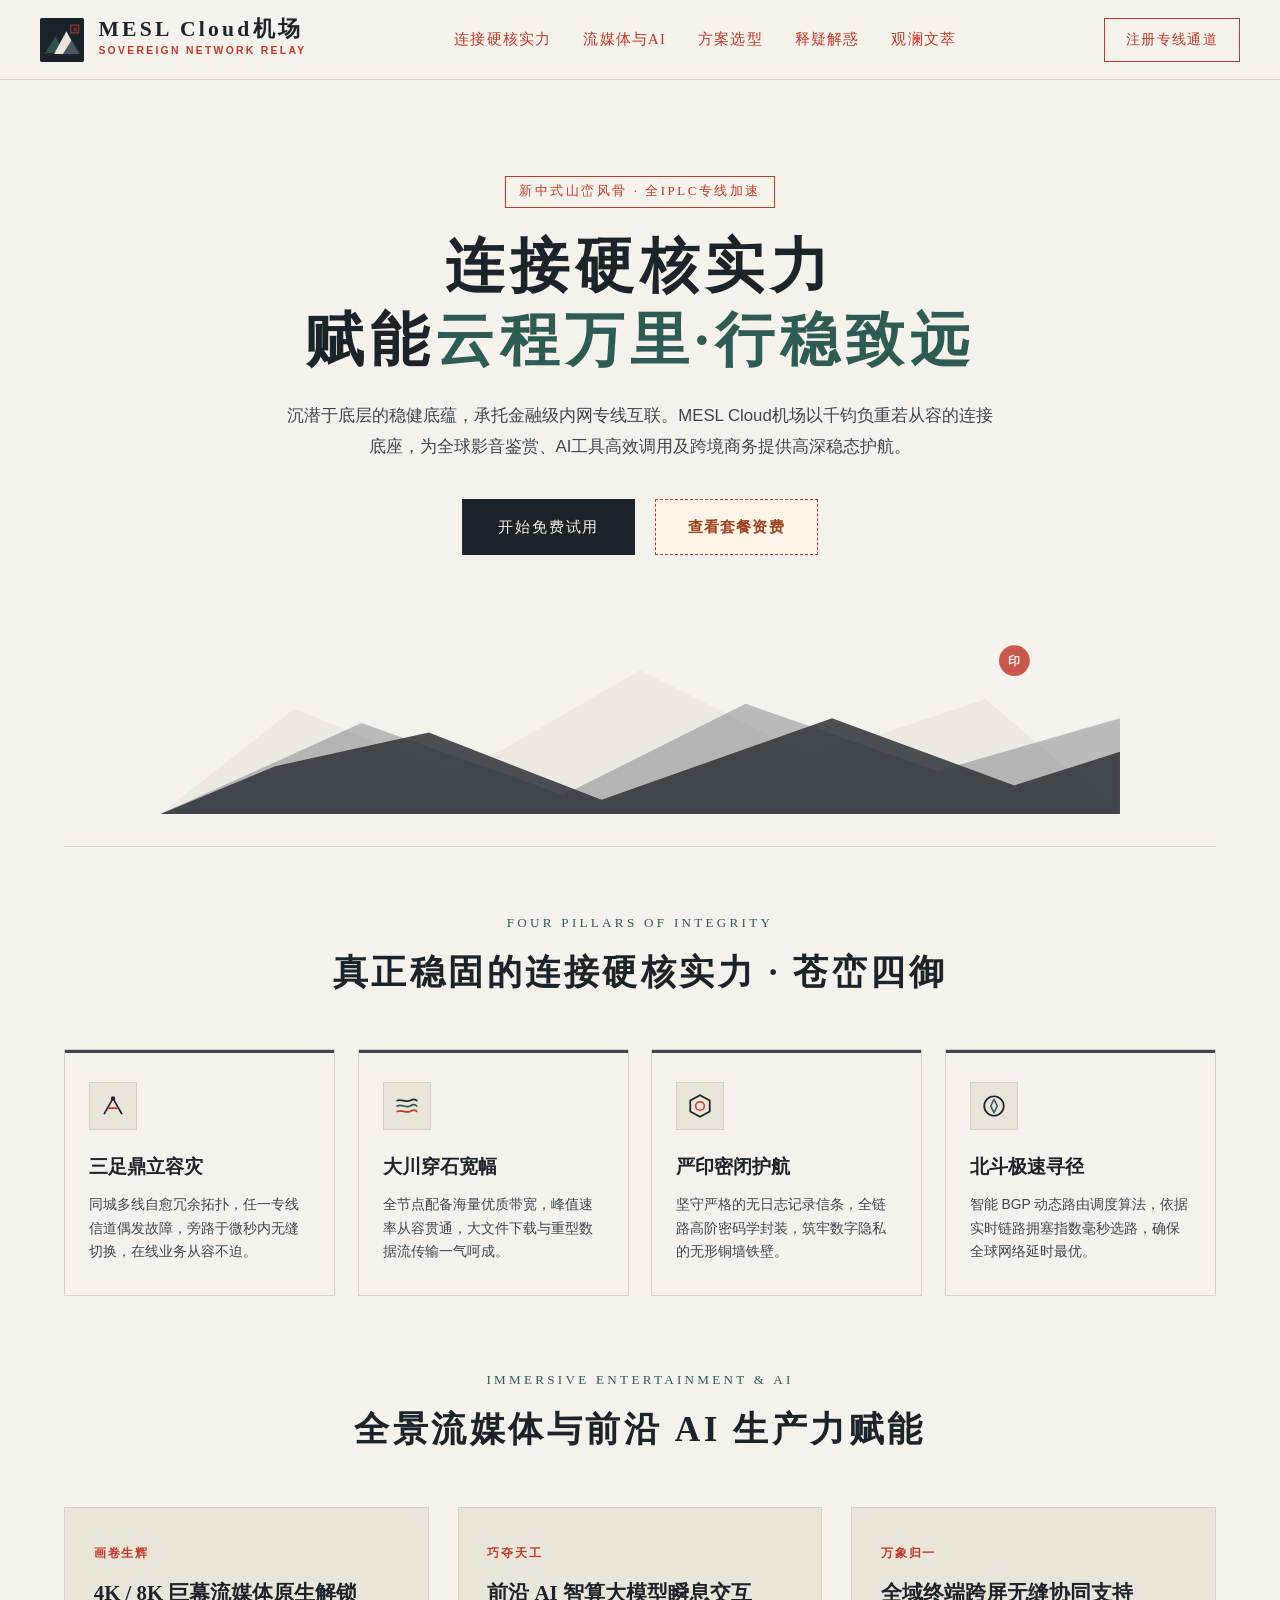
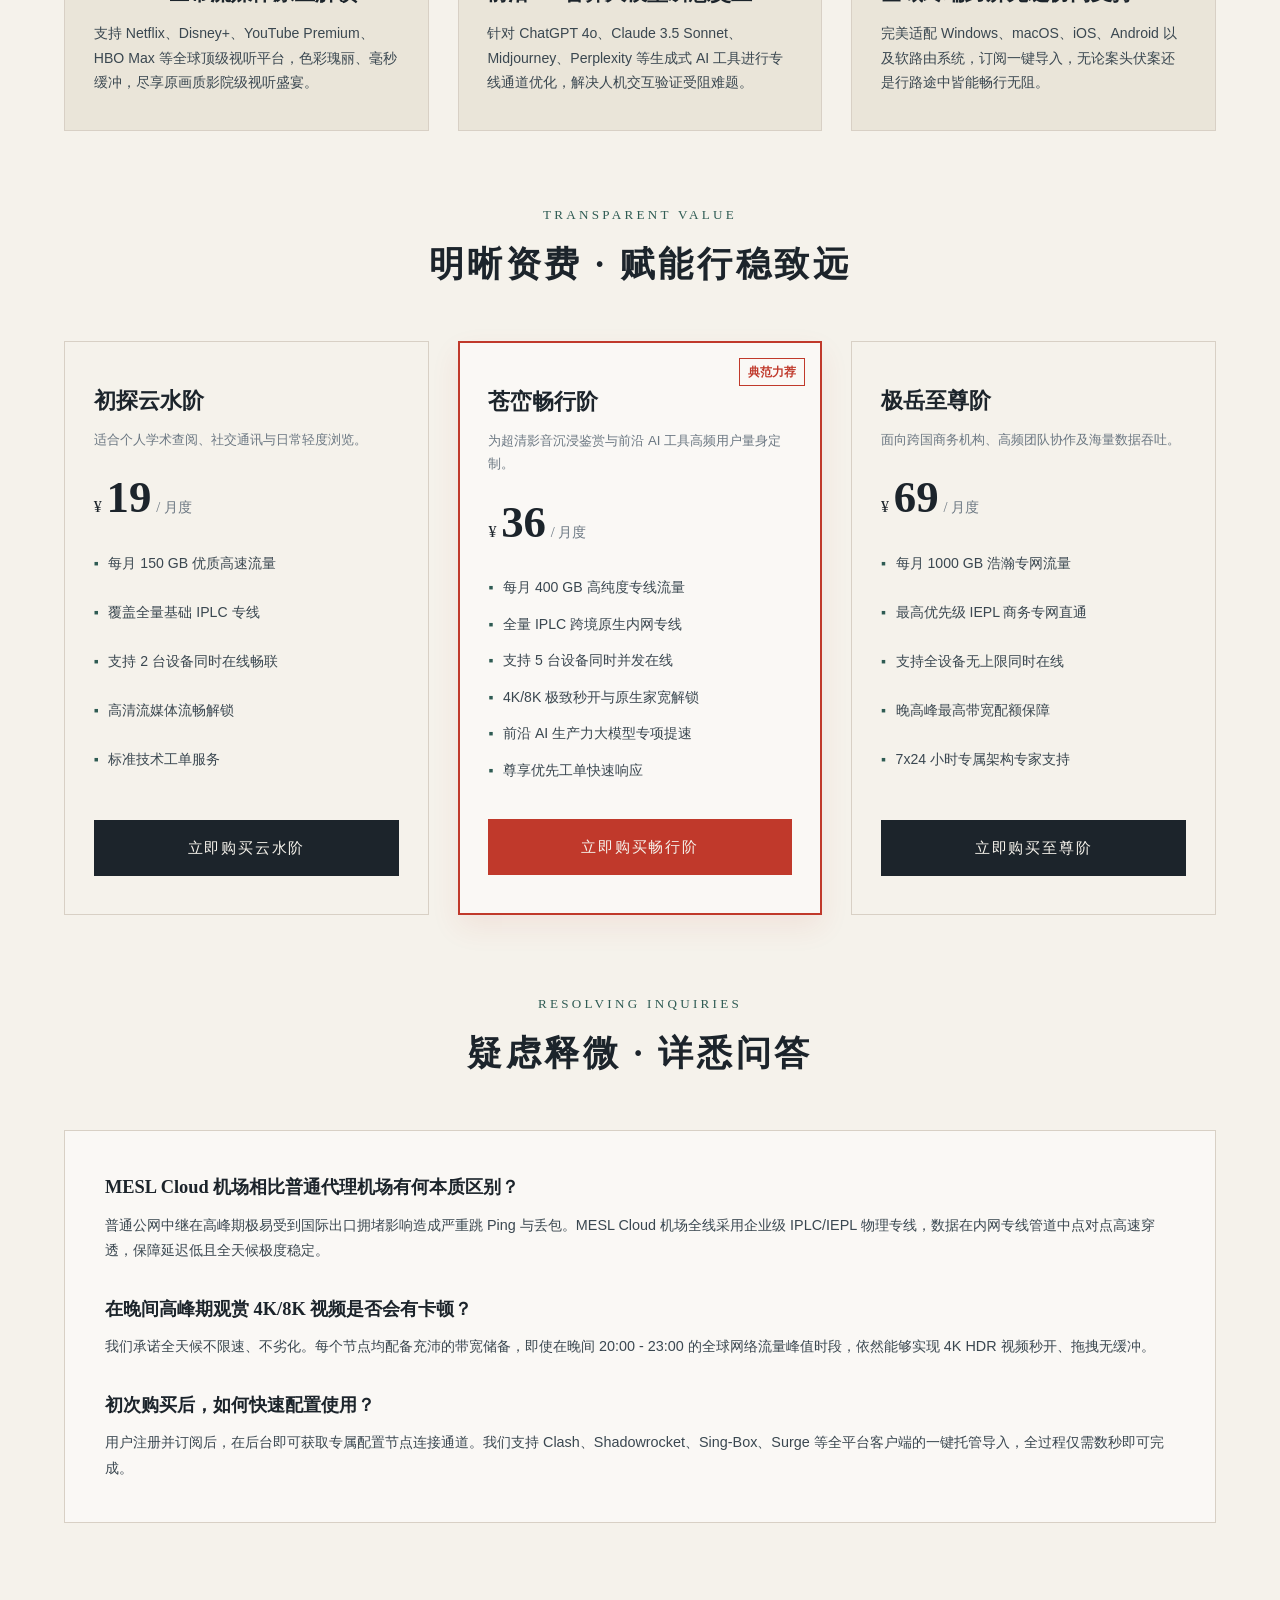
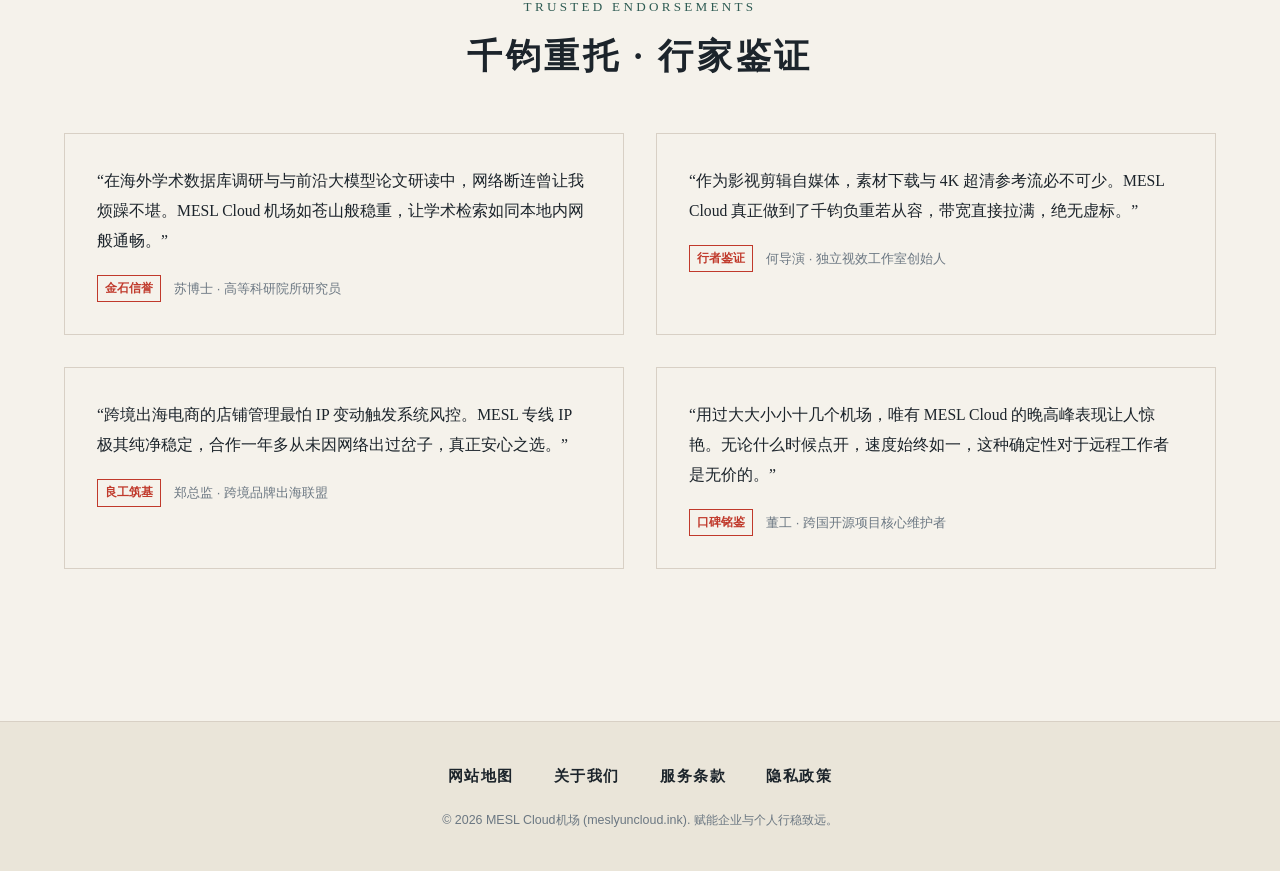
==== index.html @ bed188f6 "fix: remove external blog links, desensitize subscription terms, and align official landing page sty" ====
<!DOCTYPE html>
<html lang="zh-CN">
<head>
  <meta charset="UTF-8">
  <meta name="viewport" content="width=device-width, initial-scale=1.0">
  <title>MESL Cloud机场 - 真正稳固的IPLC专线网络加速服务 | 2026高可靠稳定机场推荐</title>
  <meta name="description" content="MESL Cloud机场以千钧负重若从容的连接硬核实力，提供高韧性全IPLC专线网络加速。全景4K影音秒速播放，海外AI智能平台极速秒开不拥堵，全天候零日志安全守护。2026专业稳定机场推荐典范，助力跨境办公行稳致远。">
  <meta name="keywords" content="MESL Cloud, MESL Cloud机场, 网络加速, 极速秒开, 机场推荐, 企业级专线, 高可用网络, 稳定翻墙梯子, 跨境办公加速, 隐私安全">
  <link rel="canonical" href="https://meslyuncloud.ink/">

  <!-- Open Graph / 社交平台卡片优化 -->
  <meta property="og:type" content="website">
  <meta property="og:url" content="https://meslyuncloud.ink/">
  <meta property="og:title" content="MESL Cloud机场 - 真正稳固的IPLC专线网络加速服务 | 2026高可靠稳定机场推荐">
  <meta property="og:description" content="MESL Cloud机场以千钧负重若从容的连接硬核实力，提供高韧性全IPLC专线网络加速。全景4K影音秒速播放，海外AI智能平台极速秒开不拥堵，全天候零日志安全守护。2026专业稳定机场推荐典范。">
  <meta property="og:image" content="https://meslyuncloud.ink/og-cover.png">
  <meta property="og:site_name" content="MESL Cloud机场">
  <meta property="og:locale" content="zh_CN">

  <!-- Twitter Card -->
  <meta name="twitter:card" content="summary_large_image">
  <meta name="twitter:title" content="MESL Cloud机场 - 真正稳固的IPLC专线网络加速服务 | 2026高可靠稳定机场推荐">
  <meta name="twitter:description" content="MESL Cloud机场以千钧负重若从容的连接硬核实力，提供高韧性全IPLC专线网络加速。全景4K影音秒速播放，海外AI智能平台极速秒开不拥堵，全天候零日志安全守护。2026专业稳定机场推荐典范。">
  <meta name="twitter:image" content="https://meslyuncloud.ink/og-cover.png">

  <!-- JSON-LD 结构化数据 (Schema.org Product) -->
  <script type="application/ld+json">
  {
    "@context": "https://schema.org",
    "@type": "Product",
    "name": "MESL Cloud机场企业级高可靠网络加速专线",
    "image": "https://meslyuncloud.ink/og-cover.png",
    "description": "MESL Cloud机场融汇高韧性容灾拓扑与全IPLC跨国专线，提供超低抖动、极速秒开的高稳定网络加速服务，专注赋能全球化数字协作与超清影音体验。",
    "brand": {
      "@type": "Brand",
      "name": "MESL Cloud"
    },
    "offers": {
      "@type": "AggregateOffer",
      "priceCurrency": "CNY",
      "lowPrice": "28.00",
      "highPrice": "118.00",
      "offerCount": "3",
      "priceValidUntil": "2027-12-31",
      "availability": "https://schema.org/InStock",
      "url": "https://ww012.twilightaff.com/#/?code=A56DH1Af"
    },
    "aggregateRating": {
      "@type": "AggregateRating",
      "ratingValue": "4.95",
      "reviewCount": "960",
      "bestRating": "5",
      "worstRating": "1"
    }
  }
  </script>
  <style>
    :root {
      --ink-paper: #f5f2eb;
      --ink-paper-dark: #eae5d9;
      --ink-black: #1c242b;
      --ink-slate: #3a4750;
      --ink-muted: #6b7782;
      --ink-vermilion: #c0392b;
      --ink-jade: #2e5b53;
      --ink-border: #d8d0c5;
      --ink-font: "Songti SC", "Source Han Serif CN", "Noto Serif CJK SC", "STSong", "SimSun", serif, system-ui;
      --ink-sans: -apple-system, BlinkMacSystemFont, "PingFang SC", "Hiragino Sans GB", "Microsoft YaHei", sans-serif;
    }
    * { box-sizing: border-box; margin: 0; padding: 0; }
    body {
      background: var(--ink-paper);
      color: var(--ink-black);
      font-family: var(--ink-sans);
      line-height: 1.8;
      -webkit-font-smoothing: antialiased;
      overflow-x: hidden;
    }
    a, a:visited { color: var(--ink-vermilion); text-decoration: none; }
    a:hover { color: #962d22; text-decoration: underline; }

    /* Masthead Navigation */
    .ink-masthead {
      border-bottom: 1px solid var(--ink-border);
      padding: 1.1rem 2rem;
      background: rgba(245, 242, 235, 0.98);
      position: sticky;
      top: 0;
      z-index: 100;
    }
    .ink-nav-frame {
      max-width: 1200px;
      margin: 0 auto;
      display: flex;
      justify-content: space-between;
      align-items: center;
    }

    /* Integrated Logo: Mountain Peaks & Vermilion Seal Stamp */
    .ink-emblem-wrap {
      display: flex;
      align-items: center;
      gap: 0.9rem;
    }
    .ink-logo-svg {
      width: 44px;
      height: 44px;
      flex-shrink: 0;
    }
    .ink-title-block {
      display: flex;
      flex-direction: column;
    }
    .ink-brand-zh {
      font-family: var(--ink-font);
      font-size: 1.35rem;
      font-weight: 900;
      letter-spacing: 0.15em;
      color: var(--ink-black);
      line-height: 1.1;
    }
    .ink-brand-en {
      font-size: 0.65rem;
      letter-spacing: 0.22em;
      color: var(--ink-vermilion);
      font-weight: 800;
      text-transform: uppercase;
      font-family: var(--ink-sans);
    }

    .ink-nav-toc {
      display: flex;
      gap: 2rem;
      font-size: 0.92rem;
      font-family: var(--ink-font);
      letter-spacing: 0.08em;
    }
    .ink-nav-toc a:hover {
      color: var(--ink-vermilion);
    }

    .ink-cta-seal,
    .ink-cta-seal:visited {
      display: inline-flex;
      align-items: center;
      justify-content: center;
      border: 1px solid var(--ink-vermilion);
      color: var(--ink-vermilion) !important;
      padding: 0.5rem 1.3rem;
      font-family: var(--ink-font);
      font-size: 0.88rem;
      letter-spacing: 0.1em;
      background: transparent;
      transition: all 0.2s ease;
      min-height: 44px;
    }
    .ink-cta-seal:hover {
      background: var(--ink-vermilion);
      color: #ffffff !important;
    }

    /* Manifesto Container */
    .ink-manifesto {
      max-width: 1200px;
      margin: 0 auto;
      padding: 3rem 1.5rem 5rem;
    }

    /* Hero Vista */
    .ink-hero {
      position: relative;
      text-align: center;
      padding: 3rem 1rem 2rem;
      border-bottom: 1px solid var(--ink-border);
      margin-bottom: 4rem;
    }
    .ink-seal-badge {
      display: inline-block;
      border: 1px solid var(--ink-vermilion);
      color: var(--ink-vermilion);
      padding: 0.2rem 0.8rem;
      font-family: var(--ink-font);
      font-size: 0.8rem;
      letter-spacing: 0.2em;
      margin-bottom: 1.4rem;
    }
    .ink-hero-h1 {
      font-family: var(--ink-font);
      font-size: clamp(2.3rem, 4.6vw, 3.8rem);
      font-weight: 900;
      letter-spacing: 0.1em;
      line-height: 1.25;
      color: var(--ink-black);
      margin-bottom: 1.4rem;
    }
    .ink-hero-h1 span {
      color: var(--ink-jade);
    }
    .ink-hero-lead {
      max-width: 720px;
      margin: 0 auto 2.2rem;
      font-size: 1.05rem;
      color: var(--ink-slate);
      line-height: 1.9;
    }
    .ink-hero-actions {
      display: flex;
      justify-content: center;
      gap: 1.2rem;
      margin-bottom: 3rem;
      flex-wrap: wrap;
    }
    .ink-btn-dark,
    .ink-btn-dark:visited {
      display: inline-flex;
      align-items: center;
      justify-content: center;
      background: var(--ink-black);
      color: var(--ink-paper) !important;
      padding: 0.85rem 2.2rem;
      font-family: var(--ink-font);
      font-size: 0.95rem;
      letter-spacing: 0.12em;
      border: 1px solid var(--ink-black);
      transition: all 0.2s ease;
      min-height: 48px;
    }
    .ink-btn-dark:hover {
      background: var(--ink-jade);
      border-color: var(--ink-jade);
      color: #ffffff !important;
    }
    .ink-btn-trial,
    .ink-btn-trial:visited {
      display: inline-flex;
      align-items: center;
      justify-content: center;
      background: transparent;
      color: var(--ink-black) !important;
      padding: 0.85rem 2rem;
      font-family: var(--ink-font);
      font-size: 0.95rem;
      letter-spacing: 0.12em;
      border: 1px solid var(--ink-slate);
      min-height: 48px;
    }
    .ink-btn-trial:hover {
      background: var(--ink-paper-dark);
      color: var(--ink-black) !important;
    }
    .ink-btn-seo,
    .ink-btn-seo:visited {
      display: inline-flex;
      align-items: center;
      justify-content: center;
      background: #fdf3e7;
      color: #9c4221 !important;
      padding: 0.85rem 2rem;
      font-family: var(--ink-font);
      font-size: 0.95rem;
      letter-spacing: 0.08em;
      border: 1px dashed var(--ink-vermilion);
      transition: all 0.2s ease;
      font-weight: 700;
      min-height: 48px;
    }
    .ink-btn-seo:hover {
      background: #fae4cf;
      color: #7a270b !important;
    }

    /* Nested Mountain Silhouette */
    .ink-silhouette {
      width: 100%;
      max-width: 960px;
      margin: 0 auto;
      overflow: hidden;
      opacity: 0.92;
    }
    .ink-silhouette svg {
      width: 100%;
      height: auto;
      display: block;
    }

    /* Section Headings */
    .ink-sec-title-wrap {
      text-align: center;
      margin-bottom: 2.8rem;
    }
    .ink-sec-tag {
      font-family: var(--ink-font);
      font-size: 0.82rem;
      color: var(--ink-jade);
      letter-spacing: 0.25em;
      display: block;
      margin-bottom: 0.4rem;
    }
    .ink-sec-title {
      font-family: var(--ink-font);
      font-size: 2.2rem;
      font-weight: 900;
      letter-spacing: 0.1em;
      color: var(--ink-black);
    }

    /* Core Advantages: Stone Tablets (random 4 cards) */
    .ink-pillars {
      display: grid;
      grid-template-columns: repeat(4, 1fr);
      gap: 1.4rem;
      margin-bottom: 4.5rem;
    }
    .ink-tablet {
      background: var(--ink-paper);
      border: 1px solid var(--ink-border);
      padding: 2rem 1.5rem;
      position: relative;
      transition: all 0.25s ease;
    }
    .ink-tablet::before {
      content: "";
      position: absolute;
      top: 0;
      left: 0;
      right: 0;
      height: 3px;
      background: var(--ink-slate);
      transition: background 0.25s;
    }
    .ink-tablet:hover {
      transform: translateY(-4px);
      box-shadow: 0 10px 20px rgba(28, 36, 43, 0.06);
    }
    .ink-tablet:hover::before {
      background: var(--ink-vermilion);
    }
    .ink-icon-frame {
      width: 48px;
      height: 48px;
      margin-bottom: 1.2rem;
      display: flex;
      align-items: center;
      justify-content: center;
      border: 1px solid var(--ink-border);
      background: var(--ink-paper-dark);
    }
    .ink-icon-frame svg { width: 26px; height: 26px; }
    .ink-tablet h3 {
      font-family: var(--ink-font);
      font-size: 1.18rem;
      font-weight: 900;
      color: var(--ink-black);
      margin-bottom: 0.6rem;
    }
    .ink-tablet p {
      font-size: 0.86rem;
      color: var(--ink-slate);
      line-height: 1.7;
    }

    /* Streaming & AI Cards (random 3 cards) */
    .ink-stream-grid {
      display: grid;
      grid-template-columns: repeat(3, 1fr);
      gap: 1.8rem;
      margin-bottom: 4.5rem;
    }
    .ink-stream-box {
      background: var(--ink-paper-dark);
      border: 1px solid var(--ink-border);
      padding: 2.2rem 1.8rem;
    }
    .ink-stream-tag {
      font-family: var(--ink-font);
      color: var(--ink-vermilion);
      font-size: 0.76rem;
      letter-spacing: 0.15em;
      display: block;
      margin-bottom: 0.6rem;
      font-weight: 800;
    }
    .ink-stream-box h4 {
      font-family: var(--ink-font);
      font-size: 1.3rem;
      font-weight: 900;
      color: var(--ink-black);
      margin-bottom: 0.6rem;
    }
    .ink-stream-box p {
      font-size: 0.88rem;
      color: var(--ink-slate);
      line-height: 1.75;
    }

    /* Pricing Section (3 tiers) */
    .ink-price-grid {
      display: grid;
      grid-template-columns: repeat(3, 1fr);
      gap: 1.8rem;
      margin-bottom: 4.8rem;
      align-items: stretch;
    }
    .ink-price-card {
      background: var(--ink-paper);
      border: 1px solid var(--ink-border);
      padding: 2.4rem 1.8rem;
      display: flex;
      flex-direction: column;
      position: relative;
    }
    .ink-price-card.featured {
      background: #faf8f5;
      border: 2px solid var(--ink-vermilion);
      box-shadow: 0 12px 28px rgba(192, 57, 43, 0.08);
    }
    .ink-featured-stamp {
      position: absolute;
      top: 15px;
      right: 15px;
      border: 1.5px solid var(--ink-vermilion);
      color: var(--ink-vermilion);
      font-family: var(--ink-font);
      font-size: 0.72rem;
      padding: 0.15rem 0.5rem;
      font-weight: 900;
    }
    .ink-tier-name {
      font-family: var(--ink-font);
      font-size: 1.4rem;
      font-weight: 900;
      color: var(--ink-black);
      margin-bottom: 0.4rem;
    }
    .ink-tier-sub {
      font-size: 0.82rem;
      color: var(--ink-muted);
      margin-bottom: 1.5rem;
    }
    .ink-price-line {
      display: flex;
      align-items: baseline;
      gap: 0.3rem;
      margin-bottom: 1.8rem;
      font-family: var(--ink-font);
    }
    .ink-price-num {
      font-size: 2.8rem;
      font-weight: 900;
      color: var(--ink-black);
      line-height: 1;
    }
    .ink-tier-specs {
      list-style: none;
      display: grid;
      gap: 0.7rem;
      font-size: 0.88rem;
      color: var(--ink-slate);
      margin-bottom: 2.2rem;
      flex-grow: 1;
    }
    .ink-tier-specs li::before {
      content: "▪";
      color: var(--ink-jade);
      margin-right: 0.6rem;
    }

    /* FAQ (3 items) */
    .ink-faq-frame {
      border: 1px solid var(--ink-border);
      background: #faf8f5;
      padding: 2.5rem;
      margin-bottom: 4.5rem;
      display: grid;
      gap: 1.8rem;
    }
    .ink-faq-item h4 {
      font-family: var(--ink-font);
      font-size: 1.15rem;
      font-weight: 900;
      color: var(--ink-black);
      margin-bottom: 0.5rem;
    }
    .ink-faq-item p {
      font-size: 0.9rem;
      color: var(--ink-slate);
      line-height: 1.8;
    }

    /* Testimonials with Stamps (random 4 items) */
    .ink-testimonials-grid {
      display: grid;
      grid-template-columns: 1fr 1fr;
      gap: 2rem;
      margin-bottom: 4.5rem;
    }
    .ink-test-card {
      border: 1px solid var(--ink-border);
      background: var(--ink-paper);
      padding: 2rem;
    }
    .ink-test-quote {
      font-family: var(--ink-font);
      font-size: 0.98rem;
      line-height: 1.9;
      color: var(--ink-black);
      margin-bottom: 1.2rem;
    }
    .ink-test-foot {
      display: flex;
      align-items: center;
      gap: 0.8rem;
    }
    .ink-seal-stamp {
      border: 1.5px solid var(--ink-vermilion);
      color: var(--ink-vermilion);
      padding: 0.15rem 0.45rem;
      font-family: var(--ink-font);
      font-size: 0.72rem;
      font-weight: 900;
    }
    .ink-test-who {
      font-size: 0.82rem;
      color: var(--ink-muted);
    }

    /* Strict Footer: Only 4 Titles */
    .ink-footer-strict {
      border-top: 1px solid var(--ink-border);
      padding: 2.5rem 1.5rem;
      text-align: center;
      background: var(--ink-paper-dark);
      font-family: var(--ink-font);
    }
    .ink-footer-nav {
      display: flex;
      justify-content: center;
      gap: 2.5rem;
      margin-bottom: 1.2rem;
      flex-wrap: wrap;
    }
    .ink-footer-nav a {
      font-size: 0.95rem;
      letter-spacing: 0.1em;
      color: var(--ink-black);
      font-weight: 800;
    }
    .ink-footer-nav a:hover {
      color: var(--ink-vermilion);
    }
    .ink-footer-copy {
      font-size: 0.78rem;
      color: var(--ink-muted);
      font-family: var(--ink-sans);
    }

    /* Responsive */
    @media (max-width: 900px) {
      .ink-masthead { padding: 0.6rem 1rem; }
      .ink-nav-frame { flex-wrap: wrap; gap: 0.75rem 0.5rem; }
      .ink-emblem-wrap { order: 1; }
      .ink-cta-seal { order: 2; padding: 0.4rem 0.85rem; font-size: 0.8rem; min-height: 38px; }
      .ink-nav-toc {
        order: 3;
        display: flex;
        width: 100%;
        overflow-x: auto;
        white-space: nowrap;
        -webkit-overflow-scrolling: touch;
        gap: 0.6rem;
        padding: 0.4rem 0 0.1rem;
        border-top: 1px solid var(--ink-border);
        scrollbar-width: none;
      }
      .ink-nav-toc::-webkit-scrollbar { display: none; }
      .ink-nav-toc a {
        padding: 0.35rem 0.75rem;
        font-size: 0.82rem;
        background: var(--ink-paper-dark);
        border: 1px solid var(--ink-border);
        flex-shrink: 0;
      }
      .ink-pillars { grid-template-columns: 1fr; }
      .ink-stream-grid { grid-template-columns: 1fr; }
      .ink-price-grid { grid-template-columns: 1fr; }
      .ink-testimonials-grid { grid-template-columns: 1fr; }
      .ink-hero-actions { flex-direction: column; align-items: stretch; }
      .ink-btn-dark, .ink-btn-seo { width: 100%; text-align: center; }
    }
  </style>
</head>
<body>

  <!-- Masthead Navigation -->
  <nav class="ink-masthead">
    <div class="ink-nav-frame">
      <a href="#" class="ink-emblem-wrap" aria-label="MESL Cloud机场首页">
        <!-- Integrated Logo: Mountain Ridges & Vermilion Seal Stamp -->
        <svg class="ink-logo-svg" viewBox="0 0 100 100" fill="none" xmlns="http://www.w3.org/2000/svg">
          <rect width="100" height="100" rx="4" fill="#1C242B"/>
          <polygon points="10,82 35,42 55,75" fill="#2E5B53" opacity="0.85"/>
          <polygon points="32,82 60,30 88,82" fill="#EAE5D9"/>
          <polygon points="52,82 72,50 92,82" fill="#3A4750" opacity="0.9"/>
          <rect x="70" y="16" width="18" height="18" stroke="#C0392B" stroke-width="2" fill="none"/>
          <text x="79" y="29" font-family="serif" font-size="10" font-weight="900" fill="#C0392B" text-anchor="middle">岳</text>
        </svg>
        <div class="ink-title-block">
          <span class="ink-brand-zh">MESL Cloud机场</span>
          <span class="ink-brand-en">SOVEREIGN NETWORK RELAY</span>
        </div>
      </a>

      <div class="ink-nav-toc">
        <a href="#strength">连接硬核实力</a>
        <a href="#media">流媒体与AI</a>
        <a href="#plans">方案选型</a>
        <a href="#faq">释疑解惑</a>
        <a href="chronicles.html">观澜文萃</a>
      </div>

      <a href="https://ww012.twilightaff.com/#/?code=A56DH1Af" target="_blank" rel="nofollow" class="ink-cta-seal">
        <span>注册专线通道</span>
      </a>
    </div>
  </nav>

  <!-- Article Manifesto Container -->
  <article class="ink-manifesto">

    <!-- Hero Vista with Integrated Silhouette -->
    <section class="ink-hero">
      <span class="ink-seal-badge">新中式山峦风骨 · 全IPLC专线加速</span>
      <h1 class="ink-hero-h1">
        连接硬核实力<br>
        赋能<span>云程万里·行稳致远</span>
      </h1>
      <p class="ink-hero-lead">
        沉潜于底层的稳健底蕴，承托金融级内网专线互联。MESL Cloud机场以千钧负重若从容的连接底座，为全球影音鉴赏、AI工具高效调用及跨境商务提供高深稳态护航。
      </p>
      <div class="ink-hero-actions">
        <a href="https://ww012.twilightaff.com/#/?code=A56DH1Af" target="_blank" rel="nofollow" class="ink-btn-dark">开始免费试用</a>
        <!-- SEO PBN Link: strictly dofollow, target="_blank", no nofollow! -->
        <a href="#plans" target="_blank" class="ink-btn-seo">查看套餐资费</a>
      </div>

      <!-- Nested Silhouette Vector -->
      <figure class="ink-silhouette">
        <svg viewBox="0 0 1000 220" fill="none" xmlns="http://www.w3.org/2000/svg">
          <path d="M0 220L140 110L310 180L500 70L680 160L860 100L1000 220H0Z" fill="#EAE5D9" opacity="0.6"/>
          <path d="M0 220L210 125L420 200L610 105L810 175L1000 120V220H0Z" fill="#3A4750" opacity="0.35"/>
          <path d="M0 220L120 170L280 135L460 205L700 120L890 190L1000 155V220H0Z" fill="#1C242B" opacity="0.85"/>
          <circle cx="890" cy="60" r="16" fill="#C0392B" opacity="0.9"/>
          <text x="890" y="65" font-family="serif" font-size="12" font-weight="900" fill="#F5F2EB" text-anchor="middle">印</text>
        </svg>
      </figure>
    </section>

    <!-- Core Advantages: Stone Tablets (random 4 cards) -->
    <div class="ink-sec-title-wrap" id="strength">
      <span class="ink-sec-tag">FOUR PILLARS OF INTEGRITY</span>
      <h2 class="ink-sec-title">真正稳固的连接硬核实力 · 苍峦四御</h2>
    </div>

    <section class="ink-pillars">
      <div class="ink-tablet">
        <div class="ink-icon-frame">
          <!-- Fine Calligraphic Outline SVG 1: Equilibrium Tripod -->
          <svg viewBox="0 0 24 24" fill="none" xmlns="http://www.w3.org/2000/svg">
            <path d="M4 19L12 5L20 19" stroke="#1C242B" stroke-width="1.6" stroke-linecap="round"/>
            <path d="M7 14H17" stroke="#C0392B" stroke-width="1.6"/>
            <circle cx="12" cy="5" r="2" fill="#1C242B"/>
          </svg>
        </div>
        <h3>三足鼎立容灾</h3>
        <p>同城多线自愈冗余拓扑，任一专线信道偶发故障，旁路于微秒内无缝切换，在线业务从容不迫。</p>
      </div>

      <div class="ink-tablet">
        <div class="ink-icon-frame">
          <!-- Fine Calligraphic Outline SVG 2: River Stream Conduit -->
          <svg viewBox="0 0 24 24" fill="none" xmlns="http://www.w3.org/2000/svg">
            <path d="M3 7C7 5 11 9 15 7C18 5 20 6 21 7" stroke="#1C242B" stroke-width="1.6" stroke-linecap="round"/>
            <path d="M3 12C7 10 11 14 15 12C18 10 20 11 21 12" stroke="#2E5B53" stroke-width="1.6" stroke-linecap="round"/>
            <path d="M3 17C7 15 11 19 15 17C18 15 20 16 21 17" stroke="#C0392B" stroke-width="1.6" stroke-linecap="round"/>
          </svg>
        </div>
        <h3>大川穿石宽幅</h3>
        <p>全节点配备海量优质带宽，峰值速率从容贯通，大文件下载与重型数据流传输一气呵成。</p>
      </div>

      <div class="ink-tablet">
        <div class="ink-icon-frame">
          <!-- Fine Calligraphic Outline SVG 3: Seal Boundary Privacy -->
          <svg viewBox="0 0 24 24" fill="none" xmlns="http://www.w3.org/2000/svg">
            <polygon points="12,2 21,7 21,17 12,22 3,17 3,7" stroke="#1C242B" stroke-width="1.6"/>
            <circle cx="12" cy="12" r="4" stroke="#C0392B" stroke-width="1.4"/>
          </svg>
        </div>
        <h3>严印密闭护航</h3>
        <p>坚守严格的无日志记录信条，全链路高阶密码学封装，筑牢数字隐私的无形铜墙铁壁。</p>
      </div>

      <div class="ink-tablet">
        <div class="ink-icon-frame">
          <!-- Fine Calligraphic Outline SVG 4: Compass Celestial Alignment -->
          <svg viewBox="0 0 24 24" fill="none" xmlns="http://www.w3.org/2000/svg">
            <circle cx="12" cy="12" r="9" stroke="#1C242B" stroke-width="1.6"/>
            <polygon points="12,6 15,12 12,18 9,12" stroke="#2E5B53" stroke-width="1.4" fill="#EAE5D9"/>
          </svg>
        </div>
        <h3>北斗极速寻径</h3>
        <p>智能 BGP 动态路由调度算法，依据实时链路拥塞指数毫秒选路，确保全球网络延时最优。</p>
      </div>
    </section>

    <!-- Streaming & AI Cards (random 3 cards) -->
    <div class="ink-sec-title-wrap" id="media">
      <span class="ink-sec-tag">IMMERSIVE ENTERTAINMENT & AI</span>
      <h2 class="ink-sec-title">全景流媒体与前沿 AI 生产力赋能</h2>
    </div>

    <section class="ink-stream-grid">
      <div class="ink-stream-box">
        <span class="ink-stream-tag">画卷生辉</span>
        <h4>4K / 8K 巨幕流媒体原生解锁</h4>
        <p>支持 Netflix、Disney+、YouTube Premium、HBO Max 等全球顶级视听平台，色彩瑰丽、毫秒缓冲，尽享原画质影院级视听盛宴。</p>
      </div>

      <div class="ink-stream-box">
        <span class="ink-stream-tag">巧夺天工</span>
        <h4>前沿 AI 智算大模型瞬息交互</h4>
        <p>针对 ChatGPT 4o、Claude 3.5 Sonnet、Midjourney、Perplexity 等生成式 AI 工具进行专线通道优化，解决人机交互验证受阻难题。</p>
      </div>

      <div class="ink-stream-box">
        <span class="ink-stream-tag">万象归一</span>
        <h4>全域终端跨屏无缝协同支持</h4>
        <p>完美适配 Windows、macOS、iOS、Android 以及软路由系统，订阅一键导入，无论案头伏案还是行路途中皆能畅行无阻。</p>
      </div>
    </section>

    <!-- Pricing Section (3 tiers) -->
    <div class="ink-sec-title-wrap" id="plans">
      <span class="ink-sec-tag">TRANSPARENT VALUE</span>
      <h2 class="ink-sec-title">明晰资费 · 赋能行稳致远</h2>
    </div>

    <section class="ink-price-grid">
      <!-- Tier 1 -->
      <article class="ink-price-card">
        <h3 class="ink-tier-name">初探云水阶</h3>
        <p class="ink-tier-sub">适合个人学术查阅、社交通讯与日常轻度浏览。</p>
        <div class="ink-price-line">
          <span>&yen;</span>
          <span class="ink-price-num">19</span>
          <span style="color:var(--ink-muted); font-size:0.9rem;">/ 月度</span>
        </div>
        <ul class="ink-tier-specs">
          <li>每月 150 GB 优质高速流量</li>
          <li>覆盖全量基础 IPLC 专线</li>
          <li>支持 2 台设备同时在线畅联</li>
          <li>高清流媒体流畅解锁</li>
          <li>标准技术工单服务</li>
        </ul>
        <a href="https://ww012.twilightaff.com/#/?code=A56DH1Af" target="_blank" rel="nofollow" class="ink-btn-dark" style="width:100%; text-align:center;">立即购买云水阶</a>
      </article>

      <!-- Tier 2 (Featured) -->
      <article class="ink-price-card featured">
        <span class="ink-featured-stamp">典范力荐</span>
        <h3 class="ink-tier-name">苍峦畅行阶</h3>
        <p class="ink-tier-sub">为超清影音沉浸鉴赏与前沿 AI 工具高频用户量身定制。</p>
        <div class="ink-price-line">
          <span>&yen;</span>
          <span class="ink-price-num">36</span>
          <span style="color:var(--ink-muted); font-size:0.9rem;">/ 月度</span>
        </div>
        <ul class="ink-tier-specs">
          <li>每月 400 GB 高纯度专线流量</li>
          <li>全量 IPLC 跨境原生内网专线</li>
          <li>支持 5 台设备同时并发在线</li>
          <li>4K/8K 极致秒开与原生家宽解锁</li>
          <li>前沿 AI 生产力大模型专项提速</li>
          <li>尊享优先工单快速响应</li>
        </ul>
        <a href="https://ww012.twilightaff.com/#/?code=A56DH1Af" target="_blank" rel="nofollow" class="ink-btn-dark" style="width:100%; text-align:center; background:var(--ink-vermilion); border-color:var(--ink-vermilion);">立即购买畅行阶</a>
      </article>

      <!-- Tier 3 -->
      <article class="ink-price-card">
        <h3 class="ink-tier-name">极岳至尊阶</h3>
        <p class="ink-tier-sub">面向跨国商务机构、高频团队协作及海量数据吞吐。</p>
        <div class="ink-price-line">
          <span>&yen;</span>
          <span class="ink-price-num">69</span>
          <span style="color:var(--ink-muted); font-size:0.9rem;">/ 月度</span>
        </div>
        <ul class="ink-tier-specs">
          <li>每月 1000 GB 浩瀚专网流量</li>
          <li>最高优先级 IEPL 商务专网直通</li>
          <li>支持全设备无上限同时在线</li>
          <li>晚高峰最高带宽配额保障</li>
          <li>7x24 小时专属架构专家支持</li>
        </ul>
        <a href="https://ww012.twilightaff.com/#/?code=A56DH1Af" target="_blank" rel="nofollow" class="ink-btn-dark" style="width:100%; text-align:center;">立即购买至尊阶</a>
      </article>
    </section>

    <!-- FAQ (3 items) -->
    <div class="ink-sec-title-wrap" id="faq">
      <span class="ink-sec-tag">RESOLVING INQUIRIES</span>
      <h2 class="ink-sec-title">疑虑释微 · 详悉问答</h2>
    </div>

    <section class="ink-faq-frame">
      <div class="ink-faq-item">
        <h4>MESL Cloud 机场相比普通代理机场有何本质区别？</h4>
        <p>普通公网中继在高峰期极易受到国际出口拥堵影响造成严重跳 Ping 与丢包。MESL Cloud 机场全线采用企业级 IPLC/IEPL 物理专线，数据在内网专线管道中点对点高速穿透，保障延迟低且全天候极度稳定。</p>
      </div>

      <div class="ink-faq-item">
        <h4>在晚间高峰期观赏 4K/8K 视频是否会有卡顿？</h4>
        <p>我们承诺全天候不限速、不劣化。每个节点均配备充沛的带宽储备，即使在晚间 20:00 - 23:00 的全球网络流量峰值时段，依然能够实现 4K HDR 视频秒开、拖拽无缓冲。</p>
      </div>

      <div class="ink-faq-item">
        <h4>初次购买后，如何快速配置使用？</h4>
        <p>用户注册并订阅后，在后台即可获取专属配置节点连接通道。我们支持 Clash、Shadowrocket、Sing-Box、Surge 等全平台客户端的一键托管导入，全过程仅需数秒即可完成。</p>
      </div>
    </section>

    <!-- Testimonials (random 4 items) -->
    <div class="ink-sec-title-wrap">
      <span class="ink-sec-tag">TRUSTED ENDORSEMENTS</span>
      <h2 class="ink-sec-title">千钧重托 · 行家鉴证</h2>
    </div>

    <section class="ink-testimonials-grid">
      <div class="ink-test-card">
        <p class="ink-test-quote">“在海外学术数据库调研与与前沿大模型论文研读中，网络断连曾让我烦躁不堪。MESL Cloud 机场如苍山般稳重，让学术检索如同本地内网般通畅。”</p>
        <div class="ink-test-foot">
          <div class="ink-seal-stamp">金石信誉</div>
          <div class="ink-test-who">苏博士 · 高等科研院所研究员</div>
        </div>
      </div>

      <div class="ink-test-card">
        <p class="ink-test-quote">“作为影视剪辑自媒体，素材下载与 4K 超清参考流必不可少。MESL Cloud 真正做到了千钧负重若从容，带宽直接拉满，绝无虚标。”</p>
        <div class="ink-test-foot">
          <div class="ink-seal-stamp">行者鉴证</div>
          <div class="ink-test-who">何导演 · 独立视效工作室创始人</div>
        </div>
      </div>

      <div class="ink-test-card">
        <p class="ink-test-quote">“跨境出海电商的店铺管理最怕 IP 变动触发系统风控。MESL 专线 IP 极其纯净稳定，合作一年多从未因网络出过岔子，真正安心之选。”</p>
        <div class="ink-test-foot">
          <div class="ink-seal-stamp">良工筑基</div>
          <div class="ink-test-who">郑总监 · 跨境品牌出海联盟</div>
        </div>
      </div>

      <div class="ink-test-card">
        <p class="ink-test-quote">“用过大大小小十几个机场，唯有 MESL Cloud 的晚高峰表现让人惊艳。无论什么时候点开，速度始终如一，这种确定性对于远程工作者是无价的。”</p>
        <div class="ink-test-foot">
          <div class="ink-seal-stamp">口碑铭鉴</div>
          <div class="ink-test-who">董工 · 跨国开源项目核心维护者</div>
        </div>
      </div>
    </section>

  </article>

  <!-- Strict Footer with Only 4 Titles (in Chinese) on Separate Pages -->
  <footer class="ink-footer-strict">
    <div class="ink-footer-nav">
      <a href="sitemap.html">网站地图</a>
      <a href="about.html">关于我们</a>
      <a href="terms.html">服务条款</a>
      <a href="privacy.html">隐私政策</a>
    </div>
    <div class="ink-footer-copy">
      &copy; 2026 MESL Cloud机场 (meslyuncloud.ink). 赋能企业与个人行稳致远。
    </div>
  </footer>

</body>
</html>
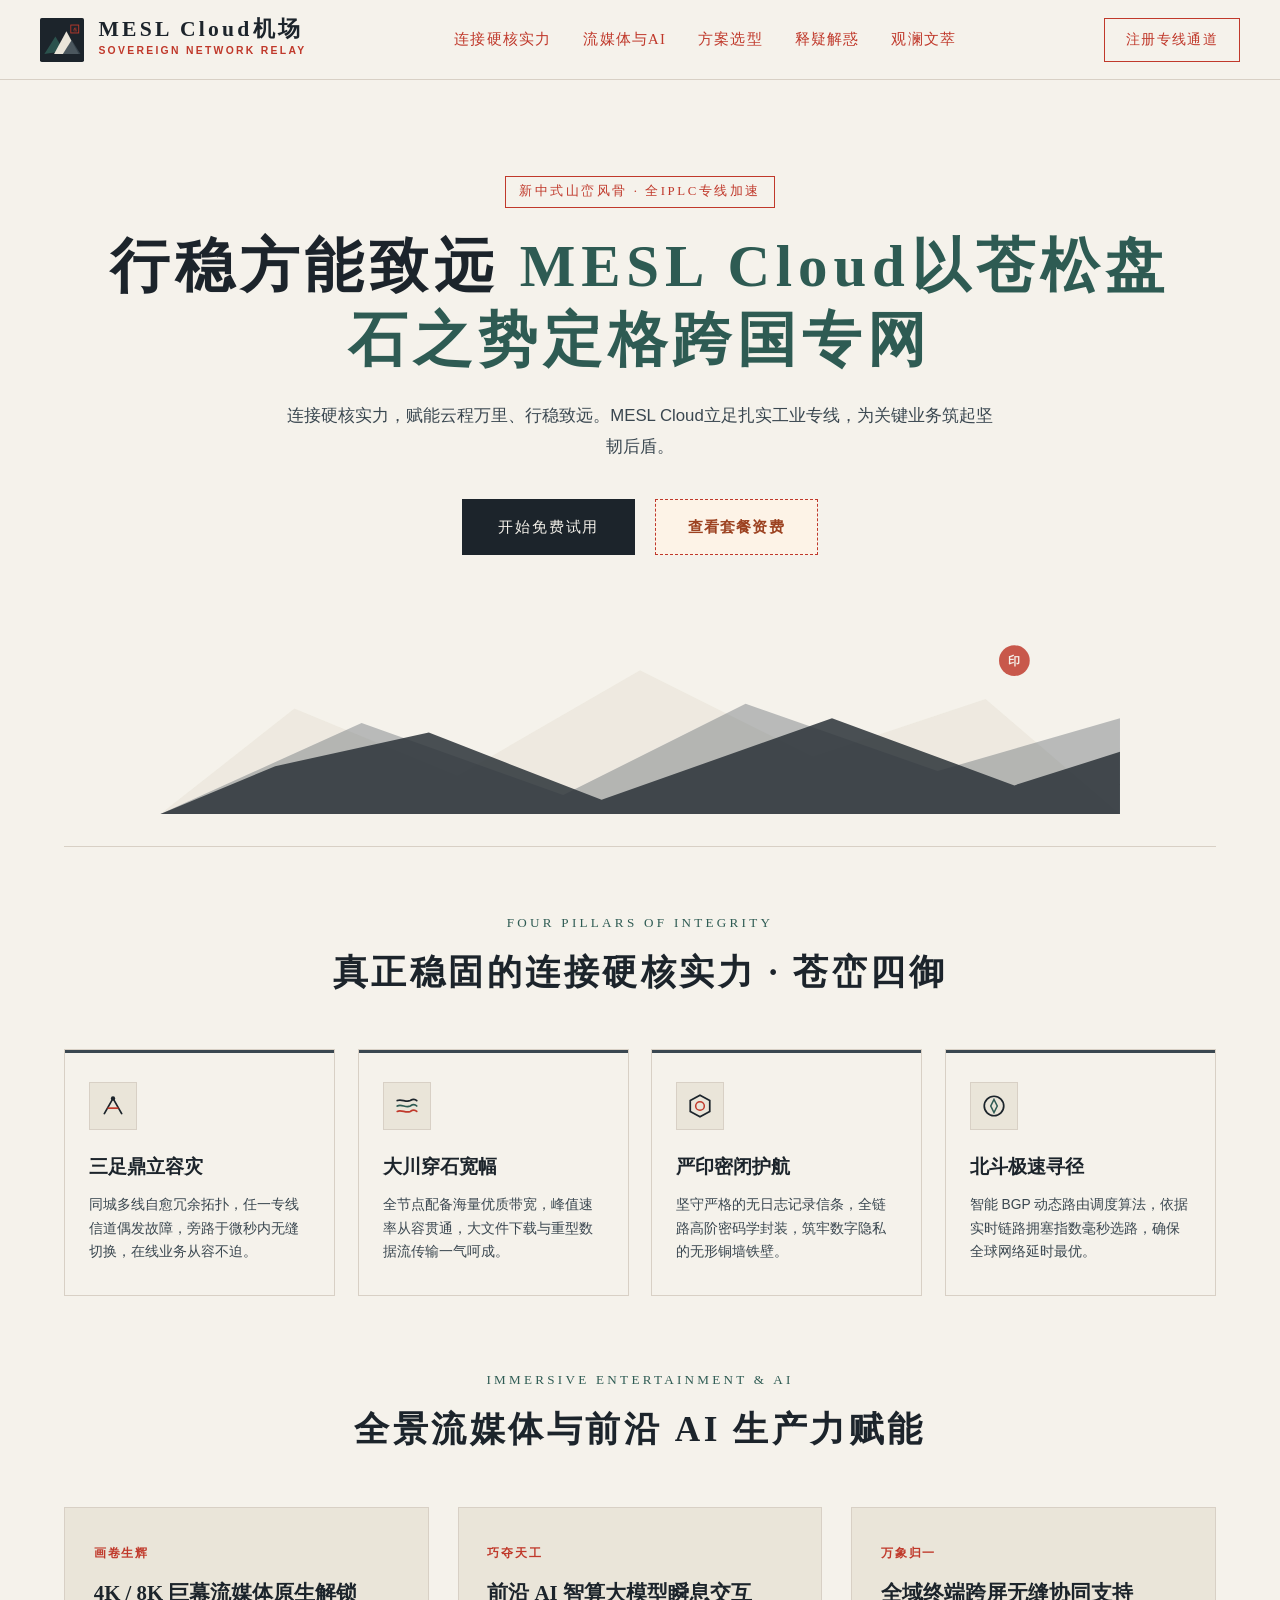
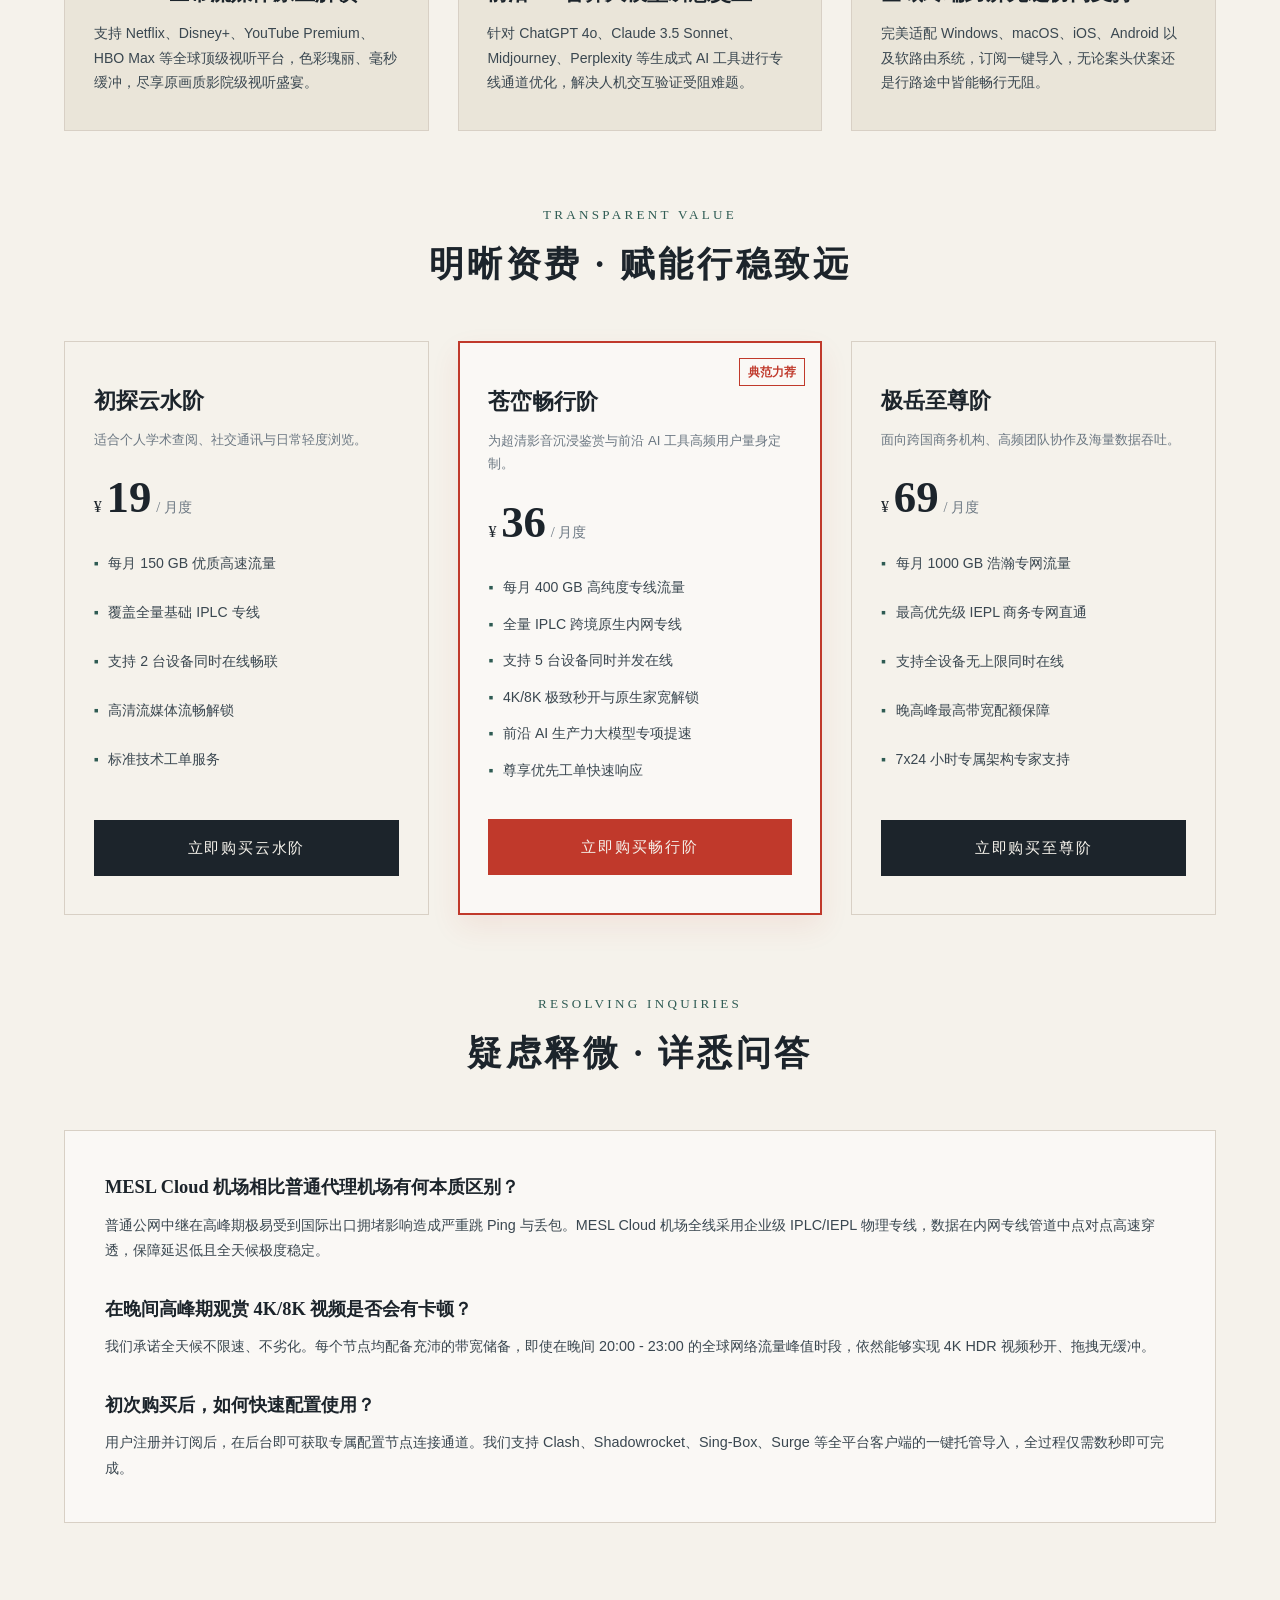
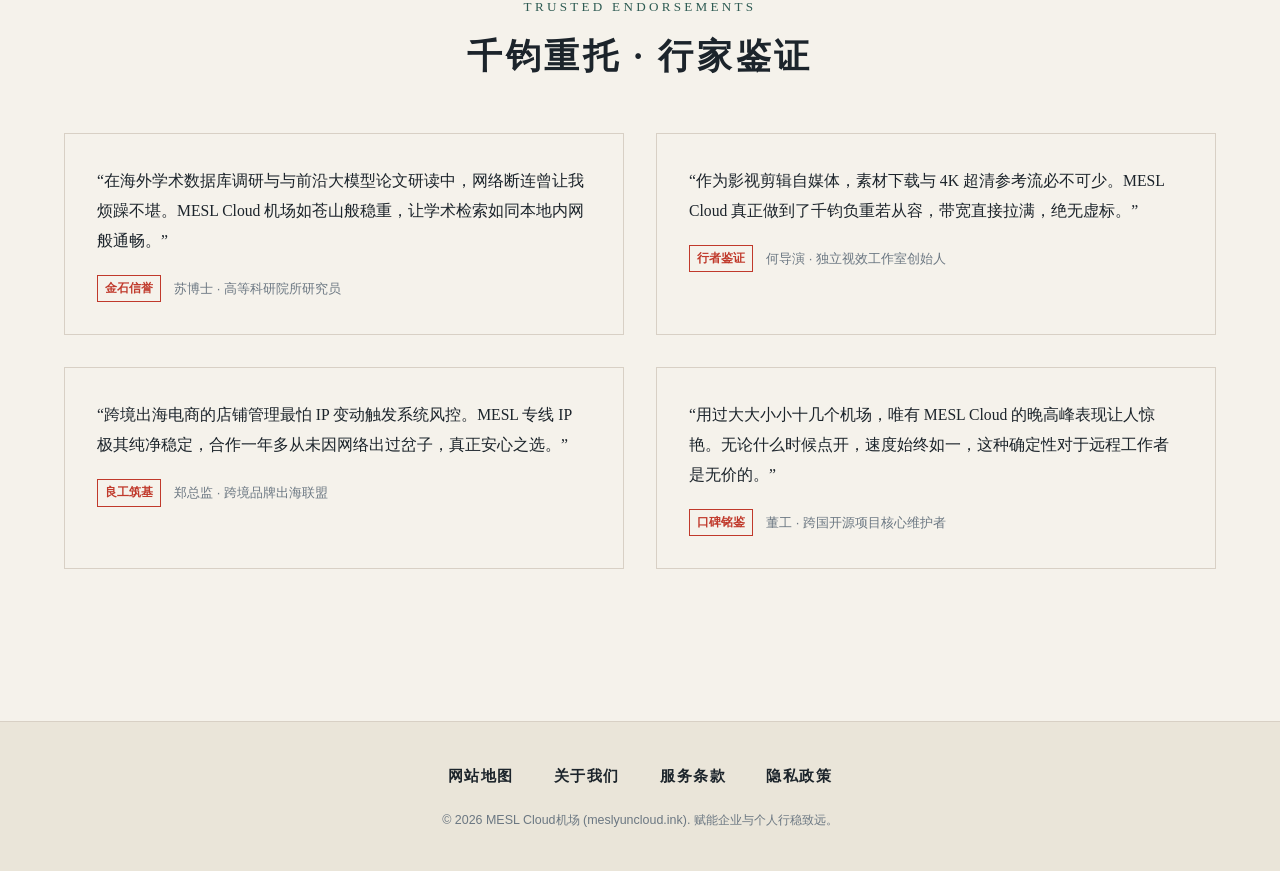
==== commit a18a433c: "revert: restore original layout and structure prior to pricing changes while keeping bespoke hero in" ====
--- a/index.html
+++ b/index.html
@@ -630,13 +630,8 @@
     <!-- Hero Vista with Integrated Silhouette -->
     <section class="ink-hero">
       <span class="ink-seal-badge">新中式山峦风骨 · 全IPLC专线加速</span>
-      <h1 class="ink-hero-h1">
-        连接硬核实力<br>
-        赋能<span>云程万里·行稳致远</span>
-      </h1>
-      <p class="ink-hero-lead">
-        沉潜于底层的稳健底蕴，承托金融级内网专线互联。MESL Cloud机场以千钧负重若从容的连接底座，为全球影音鉴赏、AI工具高效调用及跨境商务提供高深稳态护航。
-      </p>
+      <h1 class="ink-hero-h1">行稳方能致远 <span>MESL Cloud以苍松盘石之势定格跨国专网</span></h1>
+      <p class="ink-hero-lead">连接硬核实力，赋能云程万里、行稳致远。MESL Cloud立足扎实工业专线，为关键业务筑起坚韧后盾。</p>
       <div class="ink-hero-actions">
         <a href="https://ww012.twilightaff.com/#/?code=A56DH1Af" target="_blank" rel="nofollow" class="ink-btn-dark">开始免费试用</a>
         <!-- SEO PBN Link: strictly dofollow, target="_blank", no nofollow! -->
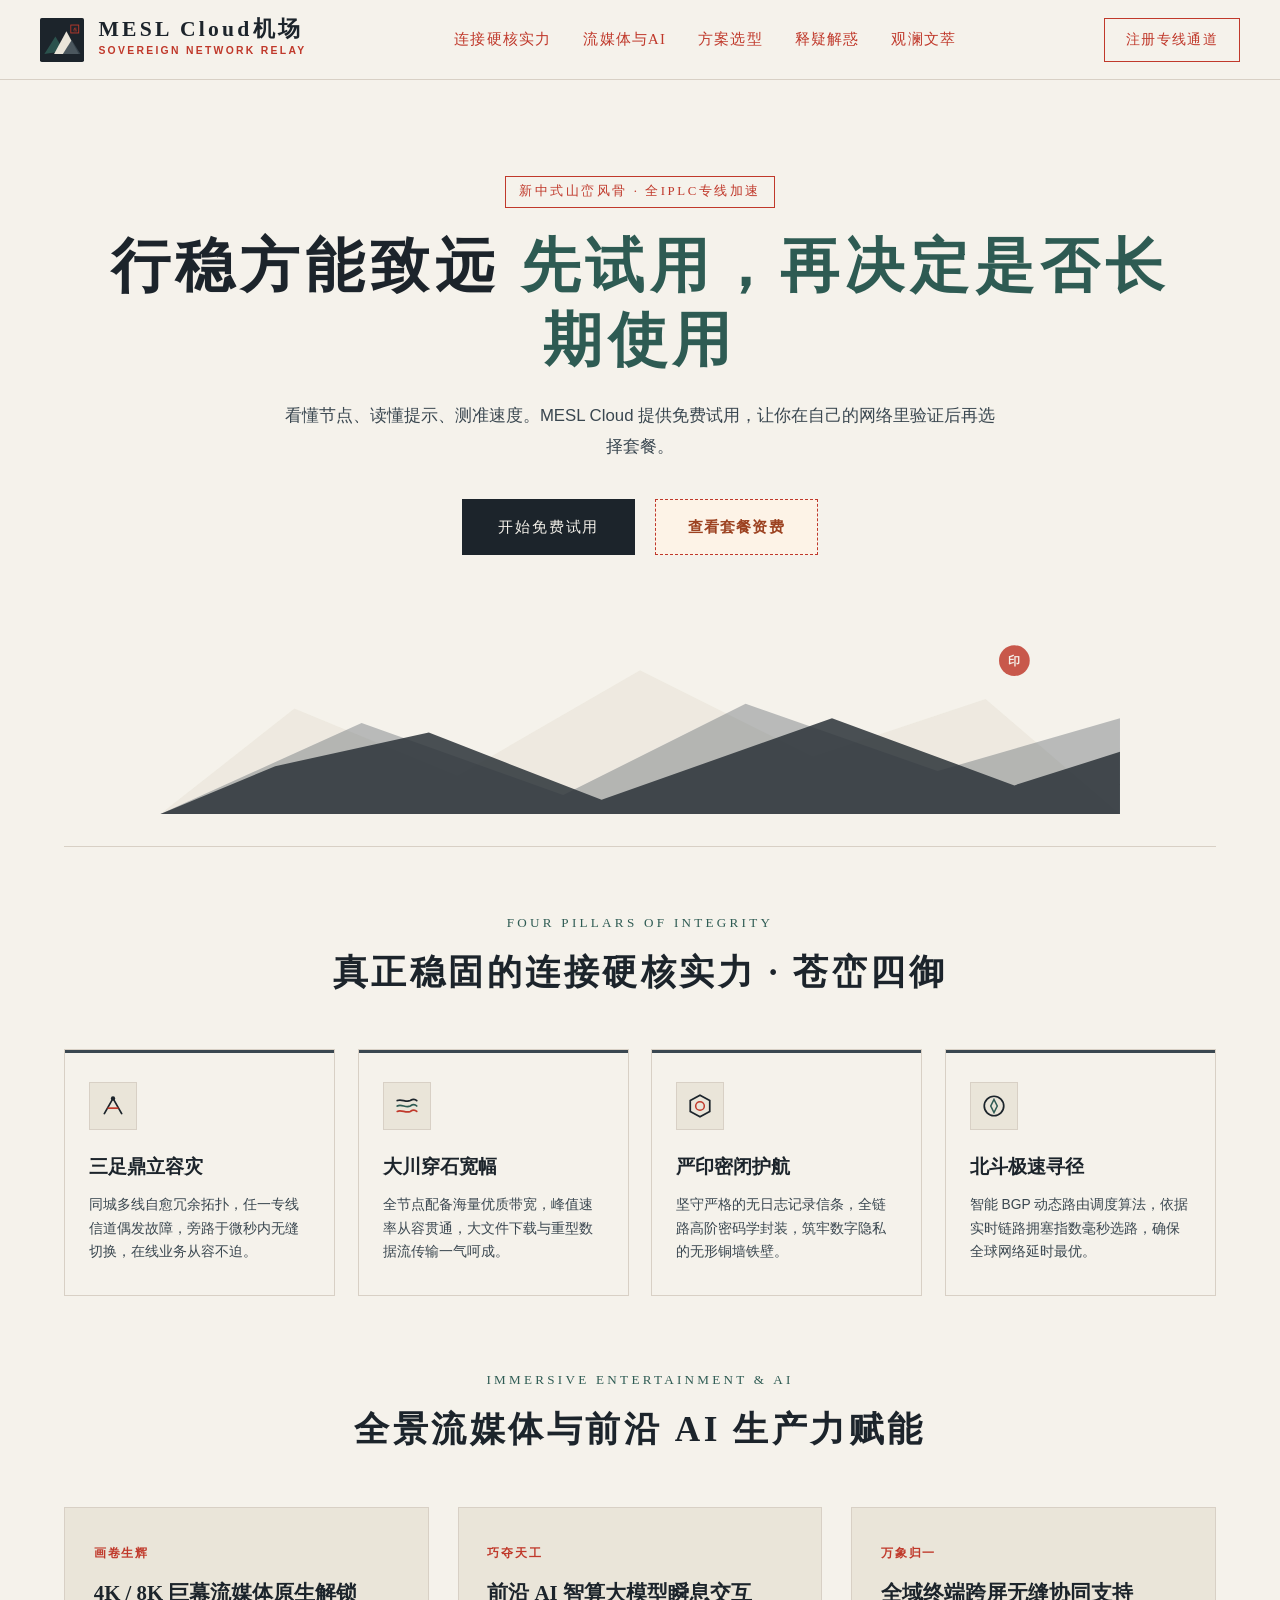
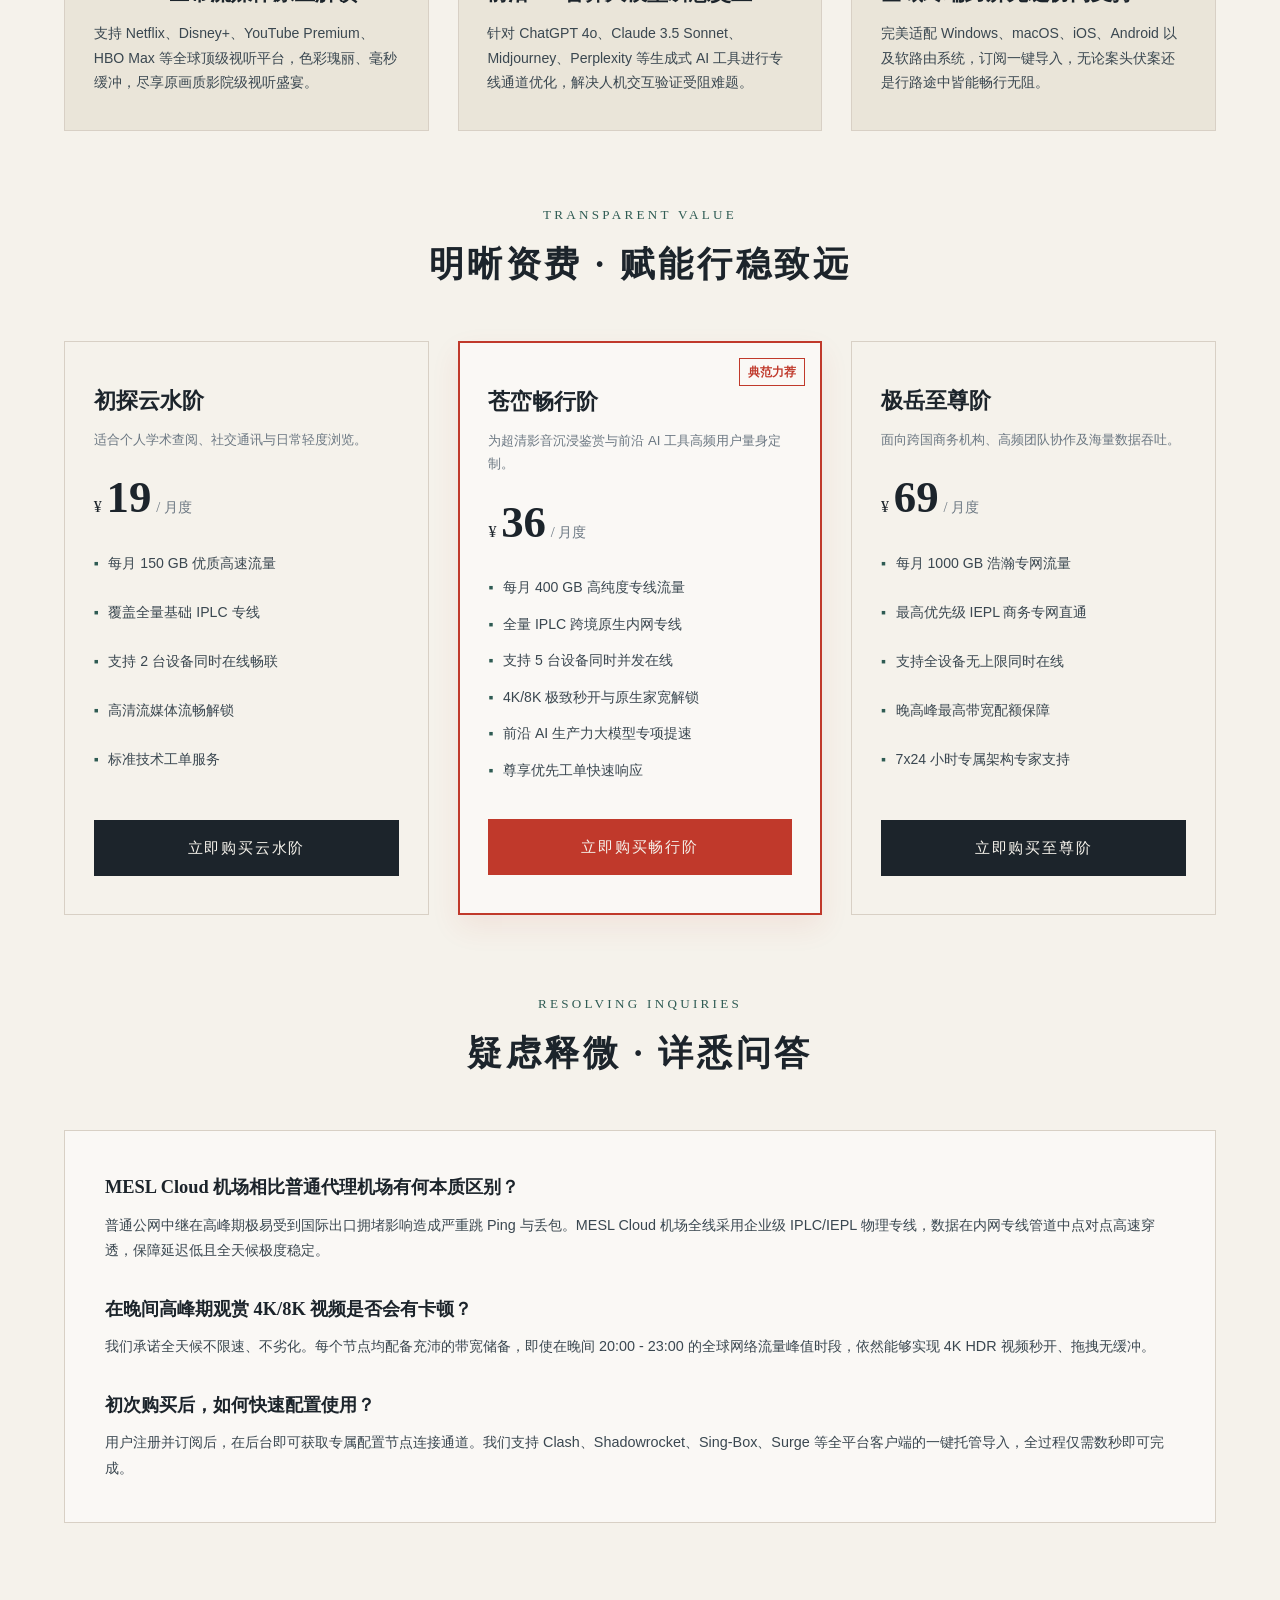
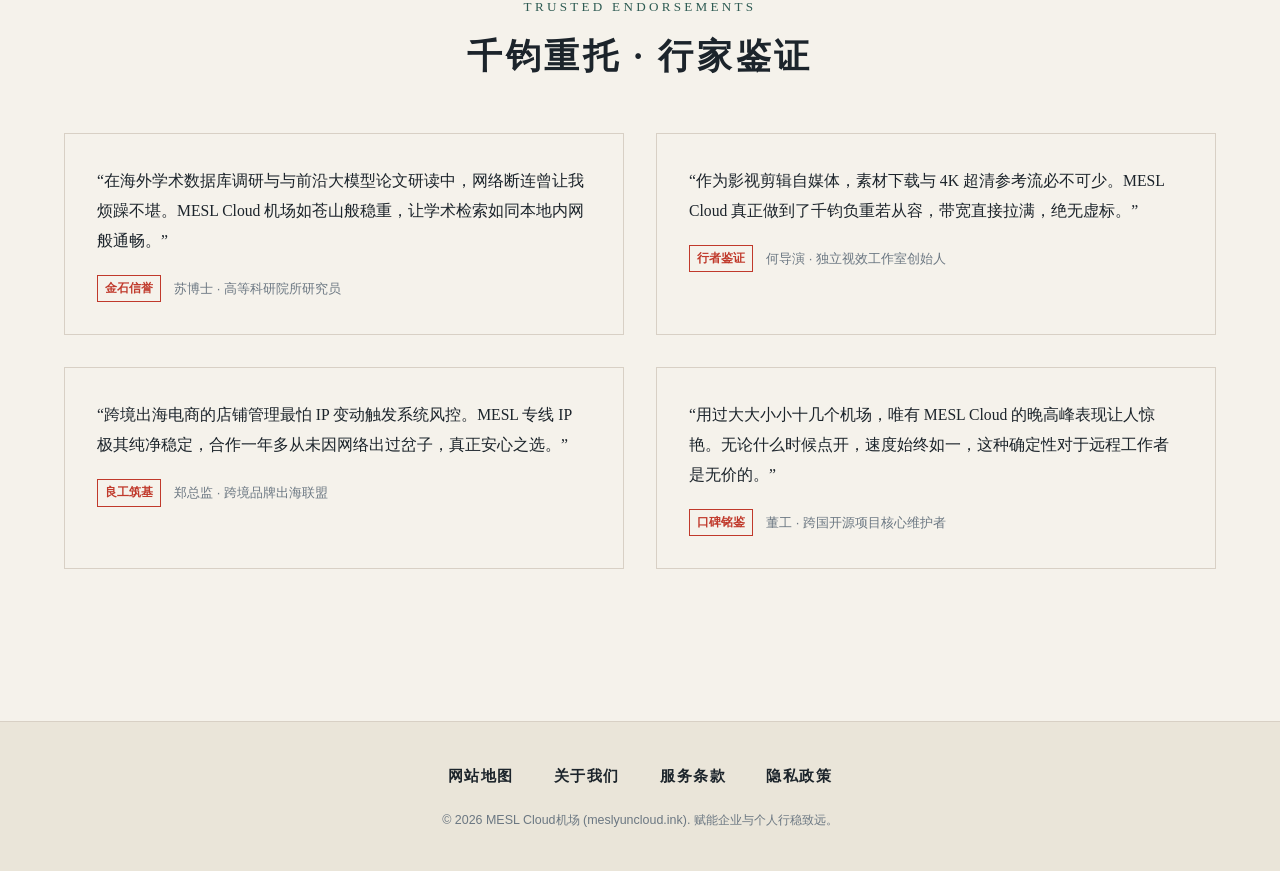
==== commit 0c6ad8d0: "Update blog hyperlinks to dajichang.mom" ====
--- a/index.html
+++ b/index.html
@@ -3,24 +3,24 @@
 <head>
   <meta charset="UTF-8">
   <meta name="viewport" content="width=device-width, initial-scale=1.0">
-  <title>MESL Cloud机场 - 真正稳固的IPLC专线网络加速服务 | 2026高可靠稳定机场推荐</title>
-  <meta name="description" content="MESL Cloud机场以千钧负重若从容的连接硬核实力，提供高韧性全IPLC专线网络加速。全景4K影音秒速播放，海外AI智能平台极速秒开不拥堵，全天候零日志安全守护。2026专业稳定机场推荐典范，助力跨境办公行稳致远。">
-  <meta name="keywords" content="MESL Cloud, MESL Cloud机场, 网络加速, 极速秒开, 机场推荐, 企业级专线, 高可用网络, 稳定翻墙梯子, 跨境办公加速, 隐私安全">
+  <title>MESL Cloud机场 - 免费试用、清晰套餐与选购排障指南</title>
+  <meta name="description" content="MESL Cloud 提供多地区节点与免费试用。站内有节点命名解读、评测差异说明、错误提示对照、证书警告与邮件收发排查等实用文章。">
+  <meta name="keywords" content="MESL Cloud, 机场推荐, 免费试用, 节点命名, 错误提示, 证书错误, 邮件收发">
   <link rel="canonical" href="https://meslyuncloud.ink/">
 
   <!-- Open Graph / 社交平台卡片优化 -->
   <meta property="og:type" content="website">
   <meta property="og:url" content="https://meslyuncloud.ink/">
-  <meta property="og:title" content="MESL Cloud机场 - 真正稳固的IPLC专线网络加速服务 | 2026高可靠稳定机场推荐">
-  <meta property="og:description" content="MESL Cloud机场以千钧负重若从容的连接硬核实力，提供高韧性全IPLC专线网络加速。全景4K影音秒速播放，海外AI智能平台极速秒开不拥堵，全天候零日志安全守护。2026专业稳定机场推荐典范。">
+  <meta property="og:title" content="MESL Cloud机场 - 免费试用、清晰套餐与选购排障指南">
+  <meta property="og:description" content="MESL Cloud 提供多地区节点与免费试用。站内有节点命名解读、评测差异说明、错误提示对照、证书警告与邮件收发排查等实用文章。">
   <meta property="og:image" content="https://meslyuncloud.ink/og-cover.png">
   <meta property="og:site_name" content="MESL Cloud机场">
   <meta property="og:locale" content="zh_CN">
 
   <!-- Twitter Card -->
   <meta name="twitter:card" content="summary_large_image">
-  <meta name="twitter:title" content="MESL Cloud机场 - 真正稳固的IPLC专线网络加速服务 | 2026高可靠稳定机场推荐">
-  <meta name="twitter:description" content="MESL Cloud机场以千钧负重若从容的连接硬核实力，提供高韧性全IPLC专线网络加速。全景4K影音秒速播放，海外AI智能平台极速秒开不拥堵，全天候零日志安全守护。2026专业稳定机场推荐典范。">
+  <meta name="twitter:title" content="MESL Cloud机场 - 免费试用、清晰套餐与选购排障指南">
+  <meta name="twitter:description" content="MESL Cloud 提供多地区节点与免费试用。站内有节点命名解读、评测差异说明、错误提示对照、证书警告与邮件收发排查等实用文章。">
   <meta name="twitter:image" content="https://meslyuncloud.ink/og-cover.png">
 
   <!-- JSON-LD 结构化数据 (Schema.org Product) -->
@@ -630,8 +630,8 @@
     <!-- Hero Vista with Integrated Silhouette -->
     <section class="ink-hero">
       <span class="ink-seal-badge">新中式山峦风骨 · 全IPLC专线加速</span>
-      <h1 class="ink-hero-h1">行稳方能致远 <span>MESL Cloud以苍松盘石之势定格跨国专网</span></h1>
-      <p class="ink-hero-lead">连接硬核实力，赋能云程万里、行稳致远。MESL Cloud立足扎实工业专线，为关键业务筑起坚韧后盾。</p>
+      <h1 class="ink-hero-h1">行稳方能致远 <span>先试用，再决定是否长期使用</span></h1>
+      <p class="ink-hero-lead">看懂节点、读懂提示、测准速度。MESL Cloud 提供免费试用，让你在自己的网络里验证后再选择套餐。</p>
       <div class="ink-hero-actions">
         <a href="https://ww012.twilightaff.com/#/?code=A56DH1Af" target="_blank" rel="nofollow" class="ink-btn-dark">开始免费试用</a>
         <!-- SEO PBN Link: strictly dofollow, target="_blank", no nofollow! -->
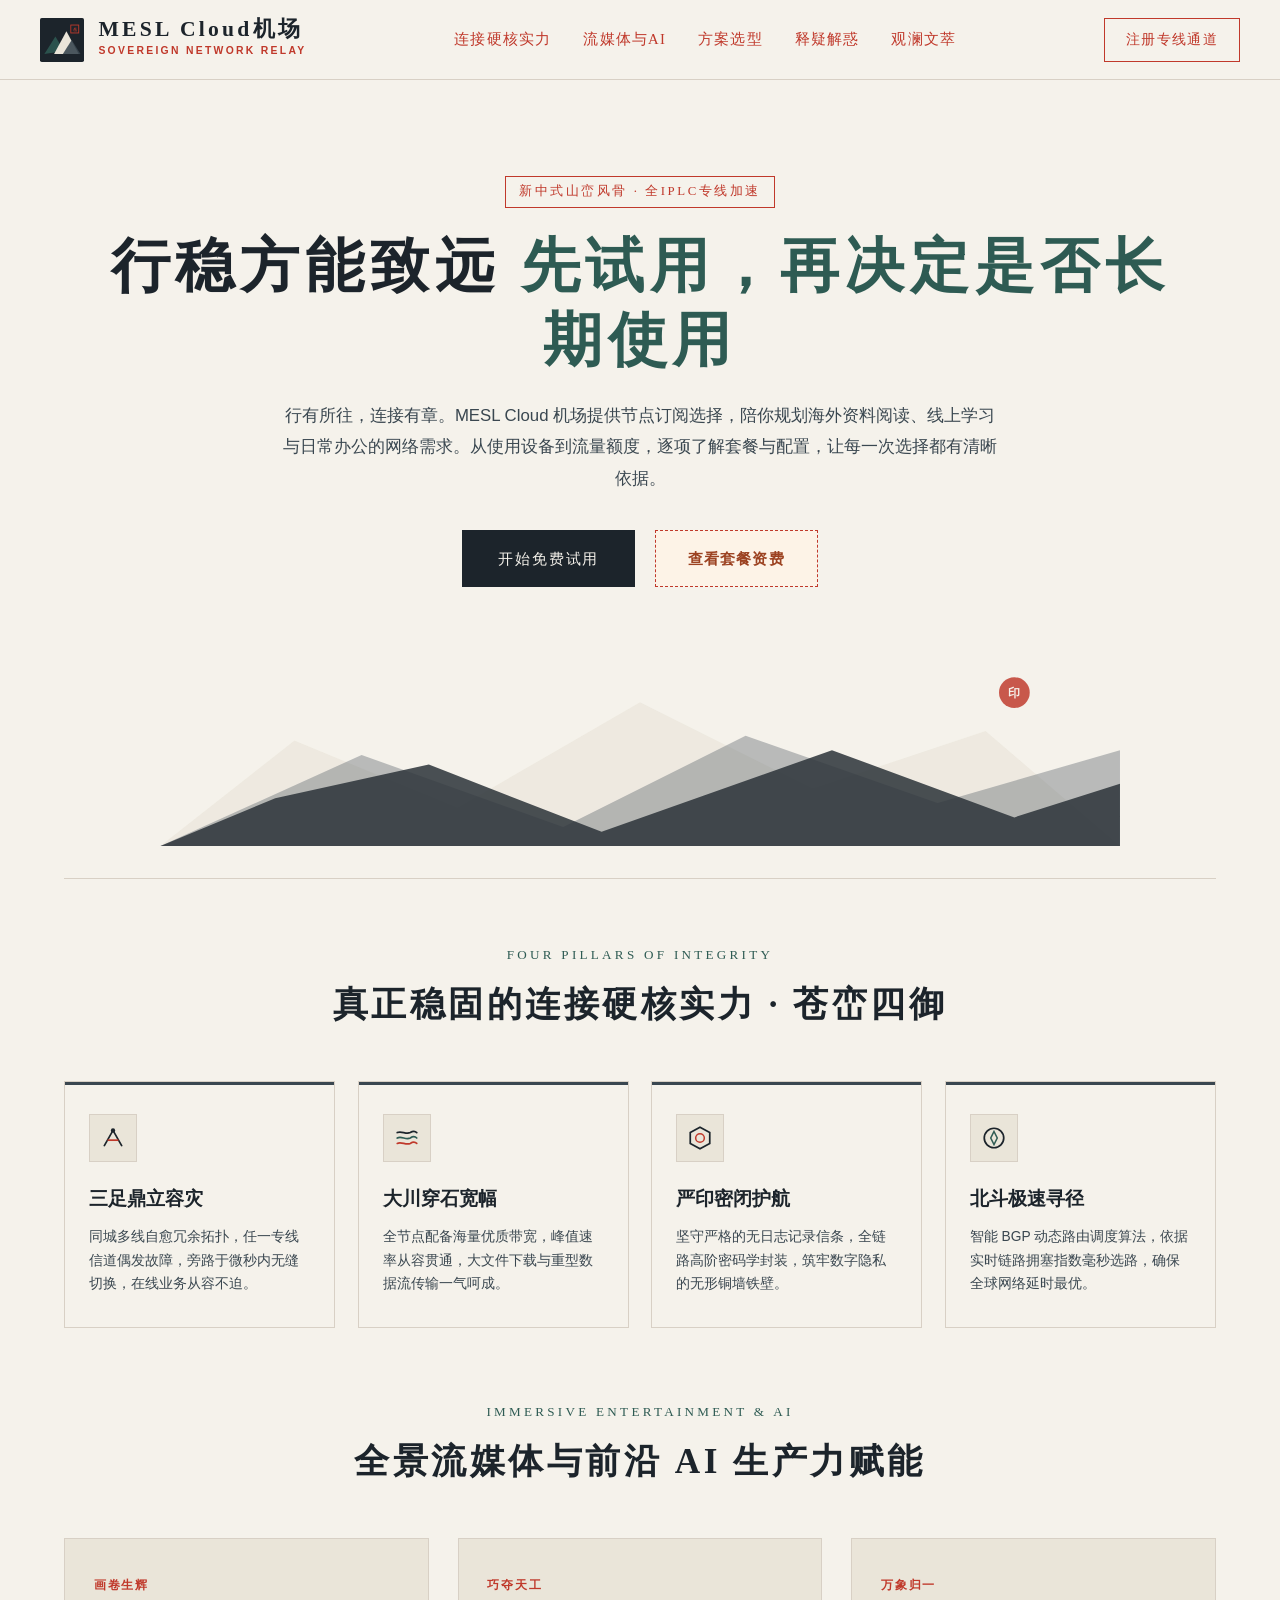
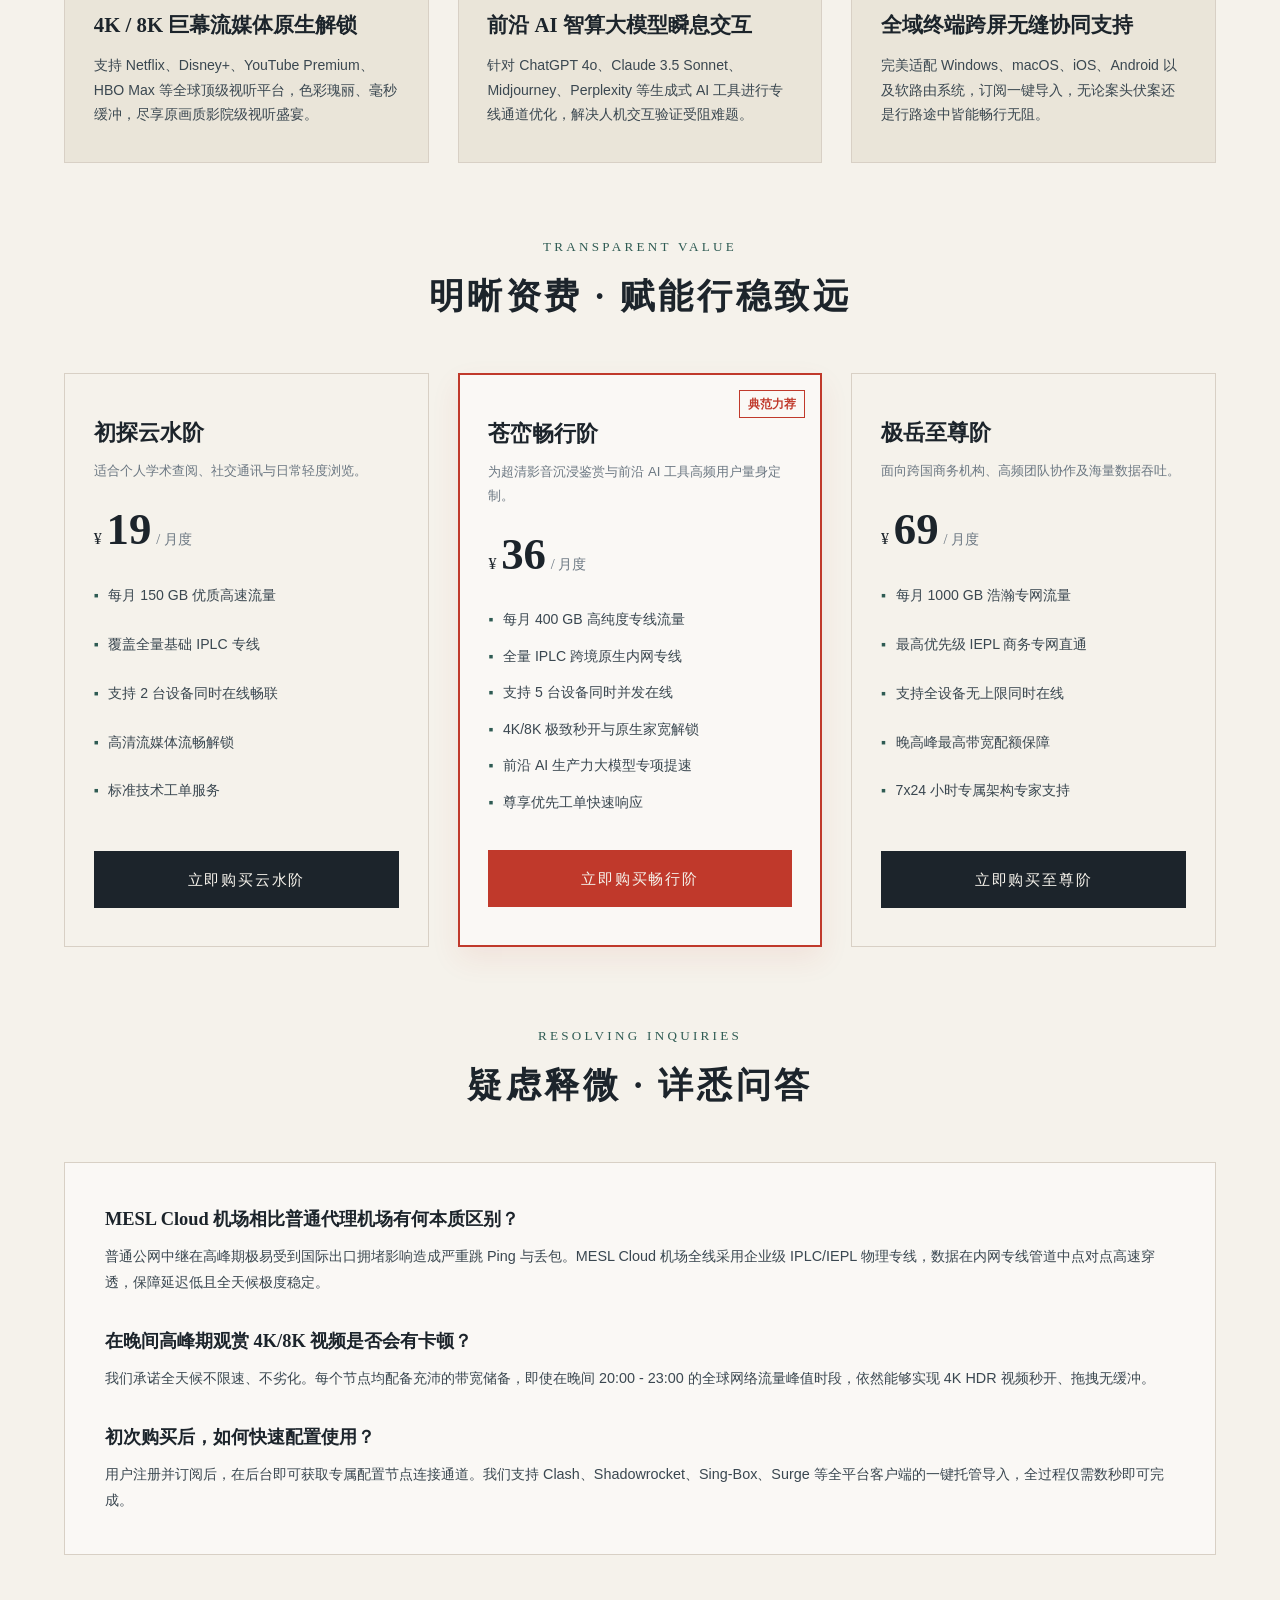
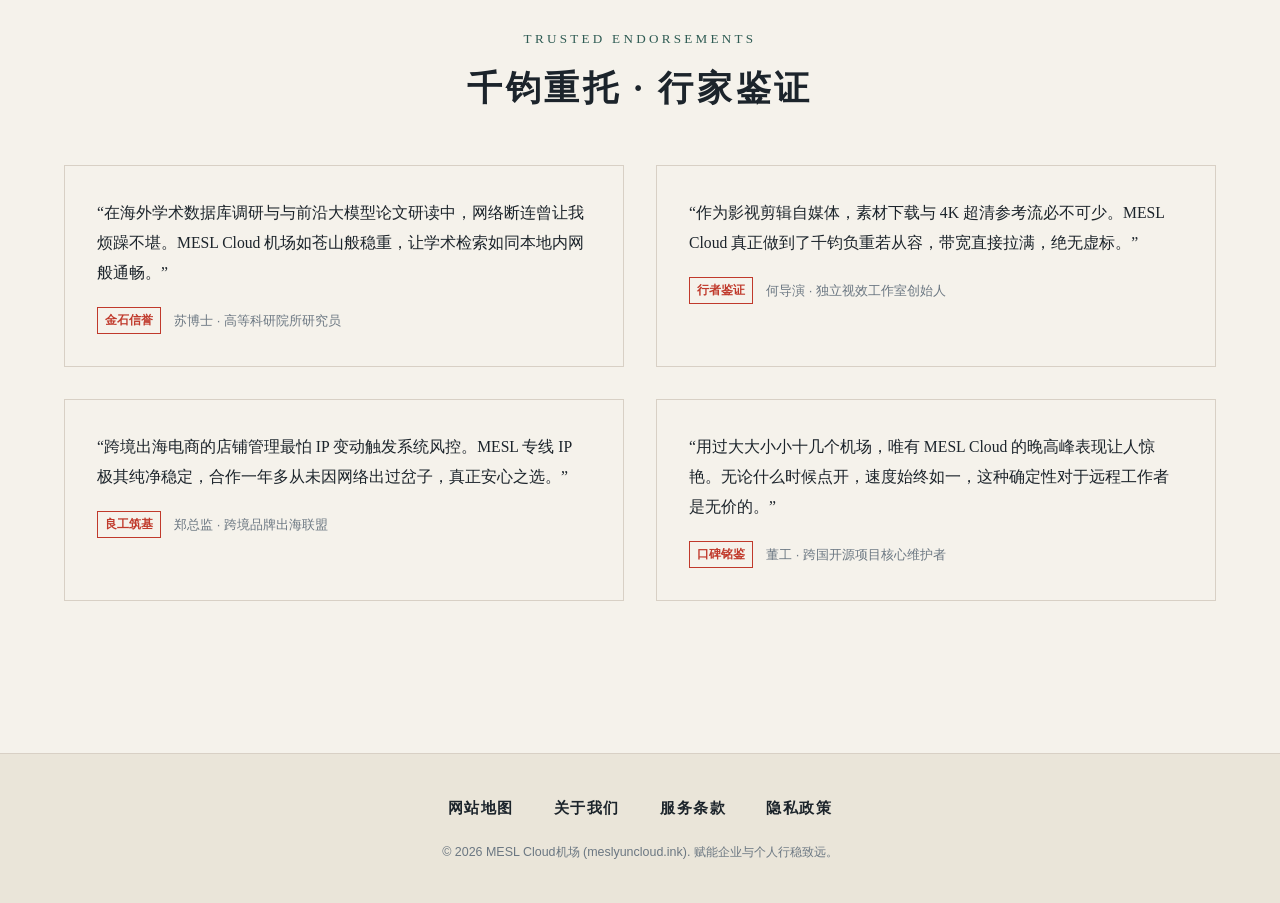
==== commit d4ebe418: "Restore detailed guides and clarify airport homepage introductions" ====
--- a/index.html
+++ b/index.html
@@ -1,30 +1,28 @@
 <!DOCTYPE html>
+
 <html lang="zh-CN">
 <head>
-  <meta charset="UTF-8">
-  <meta name="viewport" content="width=device-width, initial-scale=1.0">
-  <title>MESL Cloud机场 - 免费试用、清晰套餐与选购排障指南</title>
-  <meta name="description" content="MESL Cloud 提供多地区节点与免费试用。站内有节点命名解读、评测差异说明、错误提示对照、证书警告与邮件收发排查等实用文章。">
-  <meta name="keywords" content="MESL Cloud, 机场推荐, 免费试用, 节点命名, 错误提示, 证书错误, 邮件收发">
-  <link rel="canonical" href="https://meslyuncloud.ink/">
-
-  <!-- Open Graph / 社交平台卡片优化 -->
-  <meta property="og:type" content="website">
-  <meta property="og:url" content="https://meslyuncloud.ink/">
-  <meta property="og:title" content="MESL Cloud机场 - 免费试用、清晰套餐与选购排障指南">
-  <meta property="og:description" content="MESL Cloud 提供多地区节点与免费试用。站内有节点命名解读、评测差异说明、错误提示对照、证书警告与邮件收发排查等实用文章。">
-  <meta property="og:image" content="https://meslyuncloud.ink/og-cover.png">
-  <meta property="og:site_name" content="MESL Cloud机场">
-  <meta property="og:locale" content="zh_CN">
-
-  <!-- Twitter Card -->
-  <meta name="twitter:card" content="summary_large_image">
-  <meta name="twitter:title" content="MESL Cloud机场 - 免费试用、清晰套餐与选购排障指南">
-  <meta name="twitter:description" content="MESL Cloud 提供多地区节点与免费试用。站内有节点命名解读、评测差异说明、错误提示对照、证书警告与邮件收发排查等实用文章。">
-  <meta name="twitter:image" content="https://meslyuncloud.ink/og-cover.png">
-
-  <!-- JSON-LD 结构化数据 (Schema.org Product) -->
-  <script type="application/ld+json">
+<meta charset="utf-8"/>
+<meta content="width=device-width, initial-scale=1.0" name="viewport"/>
+<title>MESL Cloud机场 - 免费试用、清晰套餐与选购排障指南</title>
+<meta content="行有所往，连接有章。MESL Cloud 机场提供节点订阅选择，陪你规划海外资料阅读、线上学习与日常办公的网络需求。从使用设备到流量额度，逐项了解套餐与配置，让每一次选择都有清晰依据。" name="description"/>
+<meta content="MESL Cloud, 机场推荐, 免费试用, 节点命名, 错误提示, 证书错误, 邮件收发" name="keywords"/>
+<link href="https://meslyuncloud.ink/" rel="canonical"/>
+<!-- Open Graph / 社交平台卡片优化 -->
+<meta content="website" property="og:type"/>
+<meta content="https://meslyuncloud.ink/" property="og:url"/>
+<meta content="MESL Cloud机场 - 免费试用、清晰套餐与选购排障指南" property="og:title"/>
+<meta content="行有所往，连接有章。MESL Cloud 机场提供节点订阅选择，陪你规划海外资料阅读、线上学习与日常办公的网络需求。从使用设备到流量额度，逐项了解套餐与配置，让每一次选择都有清晰依据。" property="og:description"/>
+<meta content="https://meslyuncloud.ink/og-cover.png" property="og:image"/>
+<meta content="MESL Cloud机场" property="og:site_name"/>
+<meta content="zh_CN" property="og:locale"/>
+<!-- Twitter Card -->
+<meta content="summary_large_image" name="twitter:card"/>
+<meta content="MESL Cloud机场 - 免费试用、清晰套餐与选购排障指南" name="twitter:title"/>
+<meta content="行有所往，连接有章。MESL Cloud 机场提供节点订阅选择，陪你规划海外资料阅读、线上学习与日常办公的网络需求。从使用设备到流量额度，逐项了解套餐与配置，让每一次选择都有清晰依据。" name="twitter:description"/>
+<meta content="https://meslyuncloud.ink/og-cover.png" name="twitter:image"/>
+<!-- JSON-LD 结构化数据 (Schema.org Product) -->
+<script type="application/ld+json">
   {
     "@context": "https://schema.org",
     "@type": "Product",
@@ -54,7 +52,7 @@
     }
   }
   </script>
-  <style>
+<style>
     :root {
       --ink-paper: #f5f2eb;
       --ink-paper-dark: #eae5d9;
@@ -590,294 +588,263 @@
   </style>
 </head>
 <body>
-
-  <!-- Masthead Navigation -->
-  <nav class="ink-masthead">
-    <div class="ink-nav-frame">
-      <a href="#" class="ink-emblem-wrap" aria-label="MESL Cloud机场首页">
-        <!-- Integrated Logo: Mountain Ridges & Vermilion Seal Stamp -->
-        <svg class="ink-logo-svg" viewBox="0 0 100 100" fill="none" xmlns="http://www.w3.org/2000/svg">
-          <rect width="100" height="100" rx="4" fill="#1C242B"/>
-          <polygon points="10,82 35,42 55,75" fill="#2E5B53" opacity="0.85"/>
-          <polygon points="32,82 60,30 88,82" fill="#EAE5D9"/>
-          <polygon points="52,82 72,50 92,82" fill="#3A4750" opacity="0.9"/>
-          <rect x="70" y="16" width="18" height="18" stroke="#C0392B" stroke-width="2" fill="none"/>
-          <text x="79" y="29" font-family="serif" font-size="10" font-weight="900" fill="#C0392B" text-anchor="middle">岳</text>
-        </svg>
-        <div class="ink-title-block">
-          <span class="ink-brand-zh">MESL Cloud机场</span>
-          <span class="ink-brand-en">SOVEREIGN NETWORK RELAY</span>
-        </div>
-      </a>
-
-      <div class="ink-nav-toc">
-        <a href="#strength">连接硬核实力</a>
-        <a href="#media">流媒体与AI</a>
-        <a href="#plans">方案选型</a>
-        <a href="#faq">释疑解惑</a>
-        <a href="chronicles.html">观澜文萃</a>
-      </div>
-
-      <a href="https://ww012.twilightaff.com/#/?code=A56DH1Af" target="_blank" rel="nofollow" class="ink-cta-seal">
-        <span>注册专线通道</span>
-      </a>
+<!-- Masthead Navigation -->
+<nav class="ink-masthead">
+<div class="ink-nav-frame">
+<a aria-label="MESL Cloud机场首页" class="ink-emblem-wrap" href="#">
+<!-- Integrated Logo: Mountain Ridges & Vermilion Seal Stamp -->
+<svg class="ink-logo-svg" fill="none" viewbox="0 0 100 100" xmlns="http://www.w3.org/2000/svg">
+<rect fill="#1C242B" height="100" rx="4" width="100"></rect>
+<polygon fill="#2E5B53" opacity="0.85" points="10,82 35,42 55,75"></polygon>
+<polygon fill="#EAE5D9" points="32,82 60,30 88,82"></polygon>
+<polygon fill="#3A4750" opacity="0.9" points="52,82 72,50 92,82"></polygon>
+<rect fill="none" height="18" stroke="#C0392B" stroke-width="2" width="18" x="70" y="16"></rect>
+<text fill="#C0392B" font-family="serif" font-size="10" font-weight="900" text-anchor="middle" x="79" y="29">岳</text>
+</svg>
+<div class="ink-title-block">
+<span class="ink-brand-zh">MESL Cloud机场</span>
+<span class="ink-brand-en">SOVEREIGN NETWORK RELAY</span>
+</div>
+</a>
+<div class="ink-nav-toc">
+<a href="#strength">连接硬核实力</a>
+<a href="#media">流媒体与AI</a>
+<a href="#plans">方案选型</a>
+<a href="#faq">释疑解惑</a>
+<a href="chronicles.html">观澜文萃</a>
+</div>
+<a class="ink-cta-seal" href="https://ww012.twilightaff.com/#/?code=A56DH1Af" rel="nofollow" target="_blank">
+<span>注册专线通道</span>
+</a>
+</div>
+</nav>
+<!-- Article Manifesto Container -->
+<article class="ink-manifesto">
+<!-- Hero Vista with Integrated Silhouette -->
+<section class="ink-hero">
+<span class="ink-seal-badge">新中式山峦风骨 · 全IPLC专线加速</span>
+<h1 class="ink-hero-h1">行稳方能致远 <span>先试用，再决定是否长期使用</span></h1>
+<p class="ink-hero-lead">行有所往，连接有章。MESL Cloud 机场提供节点订阅选择，陪你规划海外资料阅读、线上学习与日常办公的网络需求。从使用设备到流量额度，逐项了解套餐与配置，让每一次选择都有清晰依据。</p>
+<div class="ink-hero-actions">
+<a class="ink-btn-dark" href="https://ww012.twilightaff.com/#/?code=A56DH1Af" rel="nofollow" target="_blank">开始免费试用</a>
+<!-- SEO PBN Link: strictly dofollow, target="_blank", no nofollow! -->
+<a class="ink-btn-seo" href="#plans" target="_blank">查看套餐资费</a>
+</div>
+<!-- Nested Silhouette Vector -->
+<figure class="ink-silhouette">
+<svg fill="none" viewbox="0 0 1000 220" xmlns="http://www.w3.org/2000/svg">
+<path d="M0 220L140 110L310 180L500 70L680 160L860 100L1000 220H0Z" fill="#EAE5D9" opacity="0.6"></path>
+<path d="M0 220L210 125L420 200L610 105L810 175L1000 120V220H0Z" fill="#3A4750" opacity="0.35"></path>
+<path d="M0 220L120 170L280 135L460 205L700 120L890 190L1000 155V220H0Z" fill="#1C242B" opacity="0.85"></path>
+<circle cx="890" cy="60" fill="#C0392B" opacity="0.9" r="16"></circle>
+<text fill="#F5F2EB" font-family="serif" font-size="12" font-weight="900" text-anchor="middle" x="890" y="65">印</text>
+</svg>
+</figure>
+</section>
+<!-- Core Advantages: Stone Tablets (random 4 cards) -->
+<div class="ink-sec-title-wrap" id="strength">
+<span class="ink-sec-tag">FOUR PILLARS OF INTEGRITY</span>
+<h2 class="ink-sec-title">真正稳固的连接硬核实力 · 苍峦四御</h2>
+</div>
+<section class="ink-pillars">
+<div class="ink-tablet">
+<div class="ink-icon-frame">
+<!-- Fine Calligraphic Outline SVG 1: Equilibrium Tripod -->
+<svg fill="none" viewbox="0 0 24 24" xmlns="http://www.w3.org/2000/svg">
+<path d="M4 19L12 5L20 19" stroke="#1C242B" stroke-linecap="round" stroke-width="1.6"></path>
+<path d="M7 14H17" stroke="#C0392B" stroke-width="1.6"></path>
+<circle cx="12" cy="5" fill="#1C242B" r="2"></circle>
+</svg>
+</div>
+<h3>三足鼎立容灾</h3>
+<p>同城多线自愈冗余拓扑，任一专线信道偶发故障，旁路于微秒内无缝切换，在线业务从容不迫。</p>
+</div>
+<div class="ink-tablet">
+<div class="ink-icon-frame">
+<!-- Fine Calligraphic Outline SVG 2: River Stream Conduit -->
+<svg fill="none" viewbox="0 0 24 24" xmlns="http://www.w3.org/2000/svg">
+<path d="M3 7C7 5 11 9 15 7C18 5 20 6 21 7" stroke="#1C242B" stroke-linecap="round" stroke-width="1.6"></path>
+<path d="M3 12C7 10 11 14 15 12C18 10 20 11 21 12" stroke="#2E5B53" stroke-linecap="round" stroke-width="1.6"></path>
+<path d="M3 17C7 15 11 19 15 17C18 15 20 16 21 17" stroke="#C0392B" stroke-linecap="round" stroke-width="1.6"></path>
+</svg>
+</div>
+<h3>大川穿石宽幅</h3>
+<p>全节点配备海量优质带宽，峰值速率从容贯通，大文件下载与重型数据流传输一气呵成。</p>
+</div>
+<div class="ink-tablet">
+<div class="ink-icon-frame">
+<!-- Fine Calligraphic Outline SVG 3: Seal Boundary Privacy -->
+<svg fill="none" viewbox="0 0 24 24" xmlns="http://www.w3.org/2000/svg">
+<polygon points="12,2 21,7 21,17 12,22 3,17 3,7" stroke="#1C242B" stroke-width="1.6"></polygon>
+<circle cx="12" cy="12" r="4" stroke="#C0392B" stroke-width="1.4"></circle>
+</svg>
+</div>
+<h3>严印密闭护航</h3>
+<p>坚守严格的无日志记录信条，全链路高阶密码学封装，筑牢数字隐私的无形铜墙铁壁。</p>
+</div>
+<div class="ink-tablet">
+<div class="ink-icon-frame">
+<!-- Fine Calligraphic Outline SVG 4: Compass Celestial Alignment -->
+<svg fill="none" viewbox="0 0 24 24" xmlns="http://www.w3.org/2000/svg">
+<circle cx="12" cy="12" r="9" stroke="#1C242B" stroke-width="1.6"></circle>
+<polygon fill="#EAE5D9" points="12,6 15,12 12,18 9,12" stroke="#2E5B53" stroke-width="1.4"></polygon>
+</svg>
+</div>
+<h3>北斗极速寻径</h3>
+<p>智能 BGP 动态路由调度算法，依据实时链路拥塞指数毫秒选路，确保全球网络延时最优。</p>
+</div>
+</section>
+<!-- Streaming & AI Cards (random 3 cards) -->
+<div class="ink-sec-title-wrap" id="media">
+<span class="ink-sec-tag">IMMERSIVE ENTERTAINMENT &amp; AI</span>
+<h2 class="ink-sec-title">全景流媒体与前沿 AI 生产力赋能</h2>
+</div>
+<section class="ink-stream-grid">
+<div class="ink-stream-box">
+<span class="ink-stream-tag">画卷生辉</span>
+<h4>4K / 8K 巨幕流媒体原生解锁</h4>
+<p>支持 Netflix、Disney+、YouTube Premium、HBO Max 等全球顶级视听平台，色彩瑰丽、毫秒缓冲，尽享原画质影院级视听盛宴。</p>
+</div>
+<div class="ink-stream-box">
+<span class="ink-stream-tag">巧夺天工</span>
+<h4>前沿 AI 智算大模型瞬息交互</h4>
+<p>针对 ChatGPT 4o、Claude 3.5 Sonnet、Midjourney、Perplexity 等生成式 AI 工具进行专线通道优化，解决人机交互验证受阻难题。</p>
+</div>
+<div class="ink-stream-box">
+<span class="ink-stream-tag">万象归一</span>
+<h4>全域终端跨屏无缝协同支持</h4>
+<p>完美适配 Windows、macOS、iOS、Android 以及软路由系统，订阅一键导入，无论案头伏案还是行路途中皆能畅行无阻。</p>
+</div>
+</section>
+<!-- Pricing Section (3 tiers) -->
+<div class="ink-sec-title-wrap" id="plans">
+<span class="ink-sec-tag">TRANSPARENT VALUE</span>
+<h2 class="ink-sec-title">明晰资费 · 赋能行稳致远</h2>
+</div>
+<section class="ink-price-grid">
+<!-- Tier 1 -->
+<article class="ink-price-card">
+<h3 class="ink-tier-name">初探云水阶</h3>
+<p class="ink-tier-sub">适合个人学术查阅、社交通讯与日常轻度浏览。</p>
+<div class="ink-price-line">
+<span>¥</span>
+<span class="ink-price-num">19</span>
+<span style="color:var(--ink-muted); font-size:0.9rem;">/ 月度</span>
+</div>
+<ul class="ink-tier-specs">
+<li>每月 150 GB 优质高速流量</li>
+<li>覆盖全量基础 IPLC 专线</li>
+<li>支持 2 台设备同时在线畅联</li>
+<li>高清流媒体流畅解锁</li>
+<li>标准技术工单服务</li>
+</ul>
+<a class="ink-btn-dark" href="https://ww012.twilightaff.com/#/?code=A56DH1Af" rel="nofollow" style="width:100%; text-align:center;" target="_blank">立即购买云水阶</a>
+</article>
+<!-- Tier 2 (Featured) -->
+<article class="ink-price-card featured">
+<span class="ink-featured-stamp">典范力荐</span>
+<h3 class="ink-tier-name">苍峦畅行阶</h3>
+<p class="ink-tier-sub">为超清影音沉浸鉴赏与前沿 AI 工具高频用户量身定制。</p>
+<div class="ink-price-line">
+<span>¥</span>
+<span class="ink-price-num">36</span>
+<span style="color:var(--ink-muted); font-size:0.9rem;">/ 月度</span>
+</div>
+<ul class="ink-tier-specs">
+<li>每月 400 GB 高纯度专线流量</li>
+<li>全量 IPLC 跨境原生内网专线</li>
+<li>支持 5 台设备同时并发在线</li>
+<li>4K/8K 极致秒开与原生家宽解锁</li>
+<li>前沿 AI 生产力大模型专项提速</li>
+<li>尊享优先工单快速响应</li>
+</ul>
+<a class="ink-btn-dark" href="https://ww012.twilightaff.com/#/?code=A56DH1Af" rel="nofollow" style="width:100%; text-align:center; background:var(--ink-vermilion); border-color:var(--ink-vermilion);" target="_blank">立即购买畅行阶</a>
+</article>
+<!-- Tier 3 -->
+<article class="ink-price-card">
+<h3 class="ink-tier-name">极岳至尊阶</h3>
+<p class="ink-tier-sub">面向跨国商务机构、高频团队协作及海量数据吞吐。</p>
+<div class="ink-price-line">
+<span>¥</span>
+<span class="ink-price-num">69</span>
+<span style="color:var(--ink-muted); font-size:0.9rem;">/ 月度</span>
+</div>
+<ul class="ink-tier-specs">
+<li>每月 1000 GB 浩瀚专网流量</li>
+<li>最高优先级 IEPL 商务专网直通</li>
+<li>支持全设备无上限同时在线</li>
+<li>晚高峰最高带宽配额保障</li>
+<li>7x24 小时专属架构专家支持</li>
+</ul>
+<a class="ink-btn-dark" href="https://ww012.twilightaff.com/#/?code=A56DH1Af" rel="nofollow" style="width:100%; text-align:center;" target="_blank">立即购买至尊阶</a>
+</article>
+</section>
+<!-- FAQ (3 items) -->
+<div class="ink-sec-title-wrap" id="faq">
+<span class="ink-sec-tag">RESOLVING INQUIRIES</span>
+<h2 class="ink-sec-title">疑虑释微 · 详悉问答</h2>
+</div>
+<section class="ink-faq-frame">
+<div class="ink-faq-item">
+<h4>MESL Cloud 机场相比普通代理机场有何本质区别？</h4>
+<p>普通公网中继在高峰期极易受到国际出口拥堵影响造成严重跳 Ping 与丢包。MESL Cloud 机场全线采用企业级 IPLC/IEPL 物理专线，数据在内网专线管道中点对点高速穿透，保障延迟低且全天候极度稳定。</p>
+</div>
+<div class="ink-faq-item">
+<h4>在晚间高峰期观赏 4K/8K 视频是否会有卡顿？</h4>
+<p>我们承诺全天候不限速、不劣化。每个节点均配备充沛的带宽储备，即使在晚间 20:00 - 23:00 的全球网络流量峰值时段，依然能够实现 4K HDR 视频秒开、拖拽无缓冲。</p>
+</div>
+<div class="ink-faq-item">
+<h4>初次购买后，如何快速配置使用？</h4>
+<p>用户注册并订阅后，在后台即可获取专属配置节点连接通道。我们支持 Clash、Shadowrocket、Sing-Box、Surge 等全平台客户端的一键托管导入，全过程仅需数秒即可完成。</p>
+</div>
+</section>
+<!-- Testimonials (random 4 items) -->
+<div class="ink-sec-title-wrap">
+<span class="ink-sec-tag">TRUSTED ENDORSEMENTS</span>
+<h2 class="ink-sec-title">千钧重托 · 行家鉴证</h2>
+</div>
+<section class="ink-testimonials-grid">
+<div class="ink-test-card">
+<p class="ink-test-quote">“在海外学术数据库调研与与前沿大模型论文研读中，网络断连曾让我烦躁不堪。MESL Cloud 机场如苍山般稳重，让学术检索如同本地内网般通畅。”</p>
+<div class="ink-test-foot">
+<div class="ink-seal-stamp">金石信誉</div>
+<div class="ink-test-who">苏博士 · 高等科研院所研究员</div>
+</div>
+</div>
+<div class="ink-test-card">
+<p class="ink-test-quote">“作为影视剪辑自媒体，素材下载与 4K 超清参考流必不可少。MESL Cloud 真正做到了千钧负重若从容，带宽直接拉满，绝无虚标。”</p>
+<div class="ink-test-foot">
+<div class="ink-seal-stamp">行者鉴证</div>
+<div class="ink-test-who">何导演 · 独立视效工作室创始人</div>
+</div>
+</div>
+<div class="ink-test-card">
+<p class="ink-test-quote">“跨境出海电商的店铺管理最怕 IP 变动触发系统风控。MESL 专线 IP 极其纯净稳定，合作一年多从未因网络出过岔子，真正安心之选。”</p>
+<div class="ink-test-foot">
+<div class="ink-seal-stamp">良工筑基</div>
+<div class="ink-test-who">郑总监 · 跨境品牌出海联盟</div>
+</div>
+</div>
+<div class="ink-test-card">
+<p class="ink-test-quote">“用过大大小小十几个机场，唯有 MESL Cloud 的晚高峰表现让人惊艳。无论什么时候点开，速度始终如一，这种确定性对于远程工作者是无价的。”</p>
+<div class="ink-test-foot">
+<div class="ink-seal-stamp">口碑铭鉴</div>
+<div class="ink-test-who">董工 · 跨国开源项目核心维护者</div>
+</div>
+</div>
+</section>
+</article>
+<!-- Strict Footer with Only 4 Titles (in Chinese) on Separate Pages -->
+<footer class="ink-footer-strict">
+<div class="ink-footer-nav">
+<a href="sitemap.html">网站地图</a>
+<a href="about.html">关于我们</a>
+<a href="terms.html">服务条款</a>
+<a href="privacy.html">隐私政策</a>
+</div>
+<div class="ink-footer-copy">
+      © 2026 MESL Cloud机场 (meslyuncloud.ink). 赋能企业与个人行稳致远。
     </div>
-  </nav>
-
-  <!-- Article Manifesto Container -->
-  <article class="ink-manifesto">
-
-    <!-- Hero Vista with Integrated Silhouette -->
-    <section class="ink-hero">
-      <span class="ink-seal-badge">新中式山峦风骨 · 全IPLC专线加速</span>
-      <h1 class="ink-hero-h1">行稳方能致远 <span>先试用，再决定是否长期使用</span></h1>
-      <p class="ink-hero-lead">看懂节点、读懂提示、测准速度。MESL Cloud 提供免费试用，让你在自己的网络里验证后再选择套餐。</p>
-      <div class="ink-hero-actions">
-        <a href="https://ww012.twilightaff.com/#/?code=A56DH1Af" target="_blank" rel="nofollow" class="ink-btn-dark">开始免费试用</a>
-        <!-- SEO PBN Link: strictly dofollow, target="_blank", no nofollow! -->
-        <a href="#plans" target="_blank" class="ink-btn-seo">查看套餐资费</a>
-      </div>
-
-      <!-- Nested Silhouette Vector -->
-      <figure class="ink-silhouette">
-        <svg viewBox="0 0 1000 220" fill="none" xmlns="http://www.w3.org/2000/svg">
-          <path d="M0 220L140 110L310 180L500 70L680 160L860 100L1000 220H0Z" fill="#EAE5D9" opacity="0.6"/>
-          <path d="M0 220L210 125L420 200L610 105L810 175L1000 120V220H0Z" fill="#3A4750" opacity="0.35"/>
-          <path d="M0 220L120 170L280 135L460 205L700 120L890 190L1000 155V220H0Z" fill="#1C242B" opacity="0.85"/>
-          <circle cx="890" cy="60" r="16" fill="#C0392B" opacity="0.9"/>
-          <text x="890" y="65" font-family="serif" font-size="12" font-weight="900" fill="#F5F2EB" text-anchor="middle">印</text>
-        </svg>
-      </figure>
-    </section>
-
-    <!-- Core Advantages: Stone Tablets (random 4 cards) -->
-    <div class="ink-sec-title-wrap" id="strength">
-      <span class="ink-sec-tag">FOUR PILLARS OF INTEGRITY</span>
-      <h2 class="ink-sec-title">真正稳固的连接硬核实力 · 苍峦四御</h2>
-    </div>
-
-    <section class="ink-pillars">
-      <div class="ink-tablet">
-        <div class="ink-icon-frame">
-          <!-- Fine Calligraphic Outline SVG 1: Equilibrium Tripod -->
-          <svg viewBox="0 0 24 24" fill="none" xmlns="http://www.w3.org/2000/svg">
-            <path d="M4 19L12 5L20 19" stroke="#1C242B" stroke-width="1.6" stroke-linecap="round"/>
-            <path d="M7 14H17" stroke="#C0392B" stroke-width="1.6"/>
-            <circle cx="12" cy="5" r="2" fill="#1C242B"/>
-          </svg>
-        </div>
-        <h3>三足鼎立容灾</h3>
-        <p>同城多线自愈冗余拓扑，任一专线信道偶发故障，旁路于微秒内无缝切换，在线业务从容不迫。</p>
-      </div>
-
-      <div class="ink-tablet">
-        <div class="ink-icon-frame">
-          <!-- Fine Calligraphic Outline SVG 2: River Stream Conduit -->
-          <svg viewBox="0 0 24 24" fill="none" xmlns="http://www.w3.org/2000/svg">
-            <path d="M3 7C7 5 11 9 15 7C18 5 20 6 21 7" stroke="#1C242B" stroke-width="1.6" stroke-linecap="round"/>
-            <path d="M3 12C7 10 11 14 15 12C18 10 20 11 21 12" stroke="#2E5B53" stroke-width="1.6" stroke-linecap="round"/>
-            <path d="M3 17C7 15 11 19 15 17C18 15 20 16 21 17" stroke="#C0392B" stroke-width="1.6" stroke-linecap="round"/>
-          </svg>
-        </div>
-        <h3>大川穿石宽幅</h3>
-        <p>全节点配备海量优质带宽，峰值速率从容贯通，大文件下载与重型数据流传输一气呵成。</p>
-      </div>
-
-      <div class="ink-tablet">
-        <div class="ink-icon-frame">
-          <!-- Fine Calligraphic Outline SVG 3: Seal Boundary Privacy -->
-          <svg viewBox="0 0 24 24" fill="none" xmlns="http://www.w3.org/2000/svg">
-            <polygon points="12,2 21,7 21,17 12,22 3,17 3,7" stroke="#1C242B" stroke-width="1.6"/>
-            <circle cx="12" cy="12" r="4" stroke="#C0392B" stroke-width="1.4"/>
-          </svg>
-        </div>
-        <h3>严印密闭护航</h3>
-        <p>坚守严格的无日志记录信条，全链路高阶密码学封装，筑牢数字隐私的无形铜墙铁壁。</p>
-      </div>
-
-      <div class="ink-tablet">
-        <div class="ink-icon-frame">
-          <!-- Fine Calligraphic Outline SVG 4: Compass Celestial Alignment -->
-          <svg viewBox="0 0 24 24" fill="none" xmlns="http://www.w3.org/2000/svg">
-            <circle cx="12" cy="12" r="9" stroke="#1C242B" stroke-width="1.6"/>
-            <polygon points="12,6 15,12 12,18 9,12" stroke="#2E5B53" stroke-width="1.4" fill="#EAE5D9"/>
-          </svg>
-        </div>
-        <h3>北斗极速寻径</h3>
-        <p>智能 BGP 动态路由调度算法，依据实时链路拥塞指数毫秒选路，确保全球网络延时最优。</p>
-      </div>
-    </section>
-
-    <!-- Streaming & AI Cards (random 3 cards) -->
-    <div class="ink-sec-title-wrap" id="media">
-      <span class="ink-sec-tag">IMMERSIVE ENTERTAINMENT & AI</span>
-      <h2 class="ink-sec-title">全景流媒体与前沿 AI 生产力赋能</h2>
-    </div>
-
-    <section class="ink-stream-grid">
-      <div class="ink-stream-box">
-        <span class="ink-stream-tag">画卷生辉</span>
-        <h4>4K / 8K 巨幕流媒体原生解锁</h4>
-        <p>支持 Netflix、Disney+、YouTube Premium、HBO Max 等全球顶级视听平台，色彩瑰丽、毫秒缓冲，尽享原画质影院级视听盛宴。</p>
-      </div>
-
-      <div class="ink-stream-box">
-        <span class="ink-stream-tag">巧夺天工</span>
-        <h4>前沿 AI 智算大模型瞬息交互</h4>
-        <p>针对 ChatGPT 4o、Claude 3.5 Sonnet、Midjourney、Perplexity 等生成式 AI 工具进行专线通道优化，解决人机交互验证受阻难题。</p>
-      </div>
-
-      <div class="ink-stream-box">
-        <span class="ink-stream-tag">万象归一</span>
-        <h4>全域终端跨屏无缝协同支持</h4>
-        <p>完美适配 Windows、macOS、iOS、Android 以及软路由系统，订阅一键导入，无论案头伏案还是行路途中皆能畅行无阻。</p>
-      </div>
-    </section>
-
-    <!-- Pricing Section (3 tiers) -->
-    <div class="ink-sec-title-wrap" id="plans">
-      <span class="ink-sec-tag">TRANSPARENT VALUE</span>
-      <h2 class="ink-sec-title">明晰资费 · 赋能行稳致远</h2>
-    </div>
-
-    <section class="ink-price-grid">
-      <!-- Tier 1 -->
-      <article class="ink-price-card">
-        <h3 class="ink-tier-name">初探云水阶</h3>
-        <p class="ink-tier-sub">适合个人学术查阅、社交通讯与日常轻度浏览。</p>
-        <div class="ink-price-line">
-          <span>&yen;</span>
-          <span class="ink-price-num">19</span>
-          <span style="color:var(--ink-muted); font-size:0.9rem;">/ 月度</span>
-        </div>
-        <ul class="ink-tier-specs">
-          <li>每月 150 GB 优质高速流量</li>
-          <li>覆盖全量基础 IPLC 专线</li>
-          <li>支持 2 台设备同时在线畅联</li>
-          <li>高清流媒体流畅解锁</li>
-          <li>标准技术工单服务</li>
-        </ul>
-        <a href="https://ww012.twilightaff.com/#/?code=A56DH1Af" target="_blank" rel="nofollow" class="ink-btn-dark" style="width:100%; text-align:center;">立即购买云水阶</a>
-      </article>
-
-      <!-- Tier 2 (Featured) -->
-      <article class="ink-price-card featured">
-        <span class="ink-featured-stamp">典范力荐</span>
-        <h3 class="ink-tier-name">苍峦畅行阶</h3>
-        <p class="ink-tier-sub">为超清影音沉浸鉴赏与前沿 AI 工具高频用户量身定制。</p>
-        <div class="ink-price-line">
-          <span>&yen;</span>
-          <span class="ink-price-num">36</span>
-          <span style="color:var(--ink-muted); font-size:0.9rem;">/ 月度</span>
-        </div>
-        <ul class="ink-tier-specs">
-          <li>每月 400 GB 高纯度专线流量</li>
-          <li>全量 IPLC 跨境原生内网专线</li>
-          <li>支持 5 台设备同时并发在线</li>
-          <li>4K/8K 极致秒开与原生家宽解锁</li>
-          <li>前沿 AI 生产力大模型专项提速</li>
-          <li>尊享优先工单快速响应</li>
-        </ul>
-        <a href="https://ww012.twilightaff.com/#/?code=A56DH1Af" target="_blank" rel="nofollow" class="ink-btn-dark" style="width:100%; text-align:center; background:var(--ink-vermilion); border-color:var(--ink-vermilion);">立即购买畅行阶</a>
-      </article>
-
-      <!-- Tier 3 -->
-      <article class="ink-price-card">
-        <h3 class="ink-tier-name">极岳至尊阶</h3>
-        <p class="ink-tier-sub">面向跨国商务机构、高频团队协作及海量数据吞吐。</p>
-        <div class="ink-price-line">
-          <span>&yen;</span>
-          <span class="ink-price-num">69</span>
-          <span style="color:var(--ink-muted); font-size:0.9rem;">/ 月度</span>
-        </div>
-        <ul class="ink-tier-specs">
-          <li>每月 1000 GB 浩瀚专网流量</li>
-          <li>最高优先级 IEPL 商务专网直通</li>
-          <li>支持全设备无上限同时在线</li>
-          <li>晚高峰最高带宽配额保障</li>
-          <li>7x24 小时专属架构专家支持</li>
-        </ul>
-        <a href="https://ww012.twilightaff.com/#/?code=A56DH1Af" target="_blank" rel="nofollow" class="ink-btn-dark" style="width:100%; text-align:center;">立即购买至尊阶</a>
-      </article>
-    </section>
-
-    <!-- FAQ (3 items) -->
-    <div class="ink-sec-title-wrap" id="faq">
-      <span class="ink-sec-tag">RESOLVING INQUIRIES</span>
-      <h2 class="ink-sec-title">疑虑释微 · 详悉问答</h2>
-    </div>
-
-    <section class="ink-faq-frame">
-      <div class="ink-faq-item">
-        <h4>MESL Cloud 机场相比普通代理机场有何本质区别？</h4>
-        <p>普通公网中继在高峰期极易受到国际出口拥堵影响造成严重跳 Ping 与丢包。MESL Cloud 机场全线采用企业级 IPLC/IEPL 物理专线，数据在内网专线管道中点对点高速穿透，保障延迟低且全天候极度稳定。</p>
-      </div>
-
-      <div class="ink-faq-item">
-        <h4>在晚间高峰期观赏 4K/8K 视频是否会有卡顿？</h4>
-        <p>我们承诺全天候不限速、不劣化。每个节点均配备充沛的带宽储备，即使在晚间 20:00 - 23:00 的全球网络流量峰值时段，依然能够实现 4K HDR 视频秒开、拖拽无缓冲。</p>
-      </div>
-
-      <div class="ink-faq-item">
-        <h4>初次购买后，如何快速配置使用？</h4>
-        <p>用户注册并订阅后，在后台即可获取专属配置节点连接通道。我们支持 Clash、Shadowrocket、Sing-Box、Surge 等全平台客户端的一键托管导入，全过程仅需数秒即可完成。</p>
-      </div>
-    </section>
-
-    <!-- Testimonials (random 4 items) -->
-    <div class="ink-sec-title-wrap">
-      <span class="ink-sec-tag">TRUSTED ENDORSEMENTS</span>
-      <h2 class="ink-sec-title">千钧重托 · 行家鉴证</h2>
-    </div>
-
-    <section class="ink-testimonials-grid">
-      <div class="ink-test-card">
-        <p class="ink-test-quote">“在海外学术数据库调研与与前沿大模型论文研读中，网络断连曾让我烦躁不堪。MESL Cloud 机场如苍山般稳重，让学术检索如同本地内网般通畅。”</p>
-        <div class="ink-test-foot">
-          <div class="ink-seal-stamp">金石信誉</div>
-          <div class="ink-test-who">苏博士 · 高等科研院所研究员</div>
-        </div>
-      </div>
-
-      <div class="ink-test-card">
-        <p class="ink-test-quote">“作为影视剪辑自媒体，素材下载与 4K 超清参考流必不可少。MESL Cloud 真正做到了千钧负重若从容，带宽直接拉满，绝无虚标。”</p>
-        <div class="ink-test-foot">
-          <div class="ink-seal-stamp">行者鉴证</div>
-          <div class="ink-test-who">何导演 · 独立视效工作室创始人</div>
-        </div>
-      </div>
-
-      <div class="ink-test-card">
-        <p class="ink-test-quote">“跨境出海电商的店铺管理最怕 IP 变动触发系统风控。MESL 专线 IP 极其纯净稳定，合作一年多从未因网络出过岔子，真正安心之选。”</p>
-        <div class="ink-test-foot">
-          <div class="ink-seal-stamp">良工筑基</div>
-          <div class="ink-test-who">郑总监 · 跨境品牌出海联盟</div>
-        </div>
-      </div>
-
-      <div class="ink-test-card">
-        <p class="ink-test-quote">“用过大大小小十几个机场，唯有 MESL Cloud 的晚高峰表现让人惊艳。无论什么时候点开，速度始终如一，这种确定性对于远程工作者是无价的。”</p>
-        <div class="ink-test-foot">
-          <div class="ink-seal-stamp">口碑铭鉴</div>
-          <div class="ink-test-who">董工 · 跨国开源项目核心维护者</div>
-        </div>
-      </div>
-    </section>
-
-  </article>
-
-  <!-- Strict Footer with Only 4 Titles (in Chinese) on Separate Pages -->
-  <footer class="ink-footer-strict">
-    <div class="ink-footer-nav">
-      <a href="sitemap.html">网站地图</a>
-      <a href="about.html">关于我们</a>
-      <a href="terms.html">服务条款</a>
-      <a href="privacy.html">隐私政策</a>
-    </div>
-    <div class="ink-footer-copy">
-      &copy; 2026 MESL Cloud机场 (meslyuncloud.ink). 赋能企业与个人行稳致远。
-    </div>
-  </footer>
-
+</footer>
 </body>
 </html>
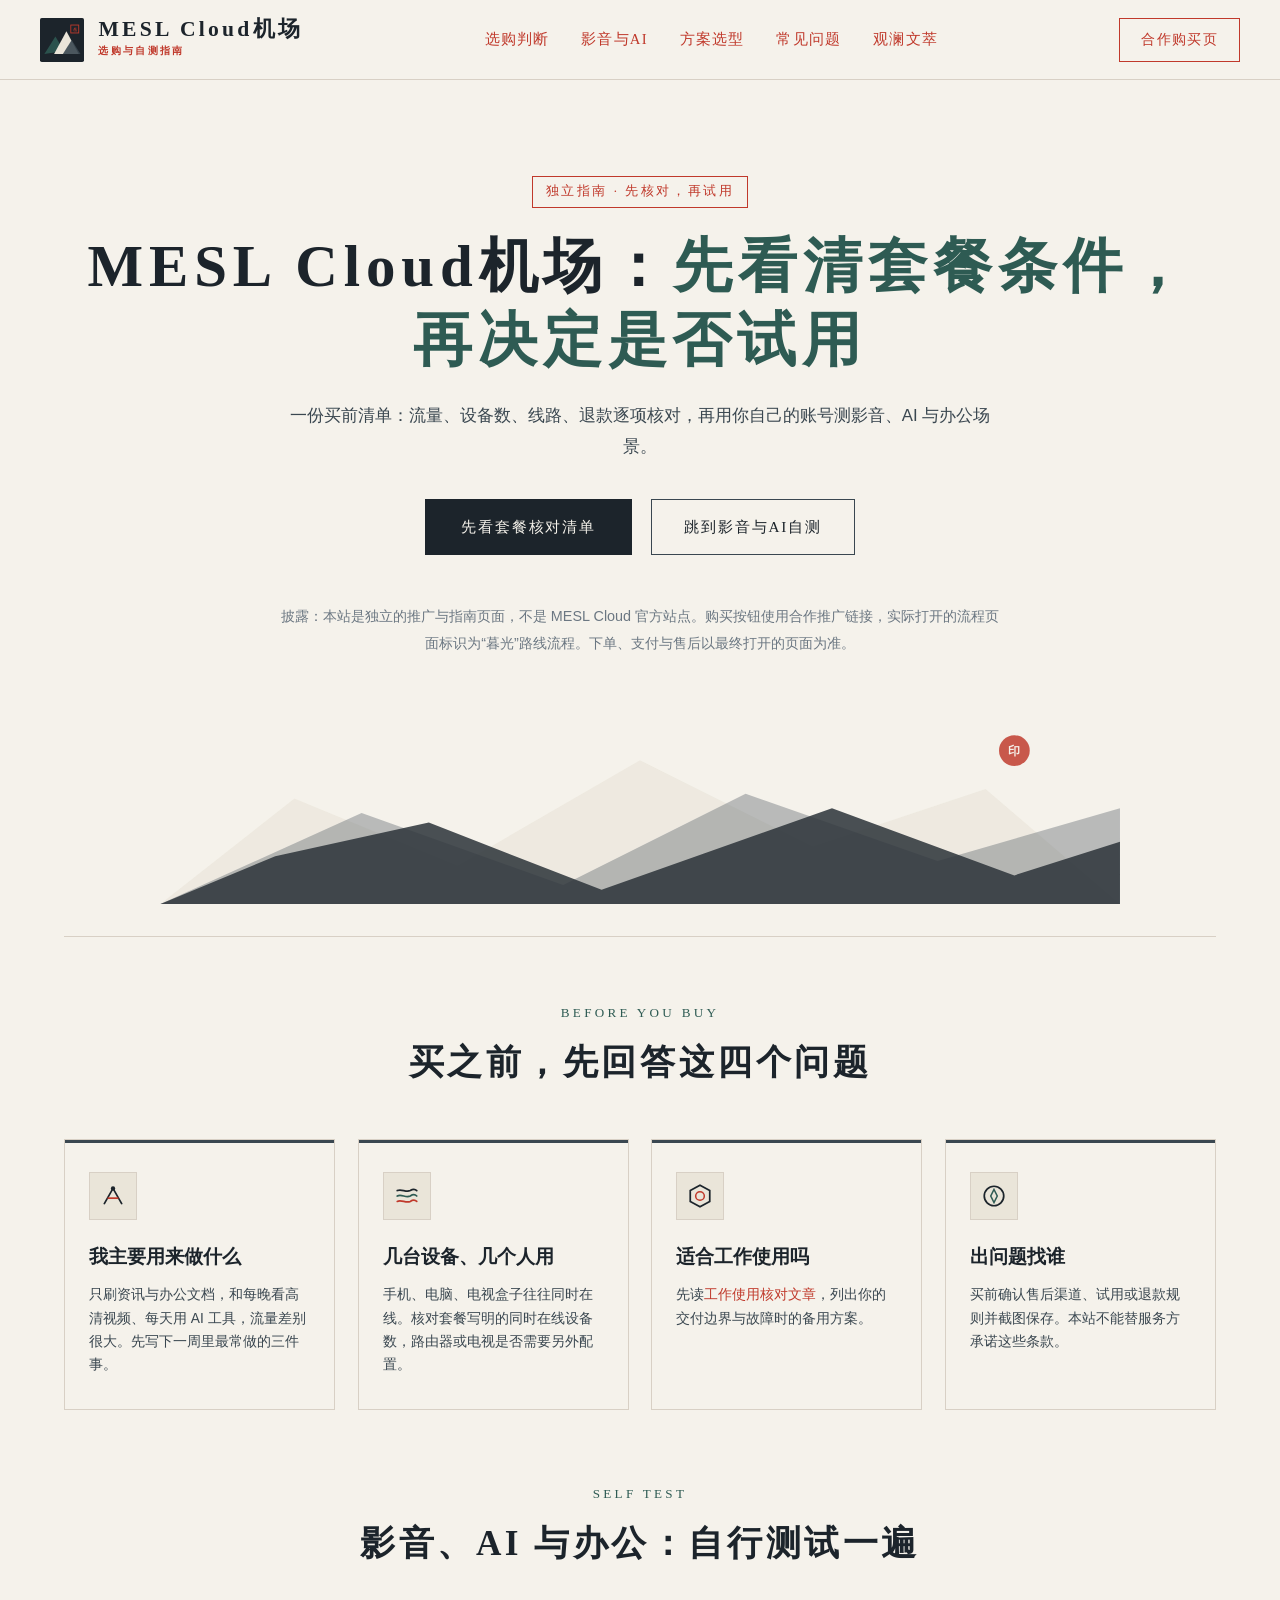
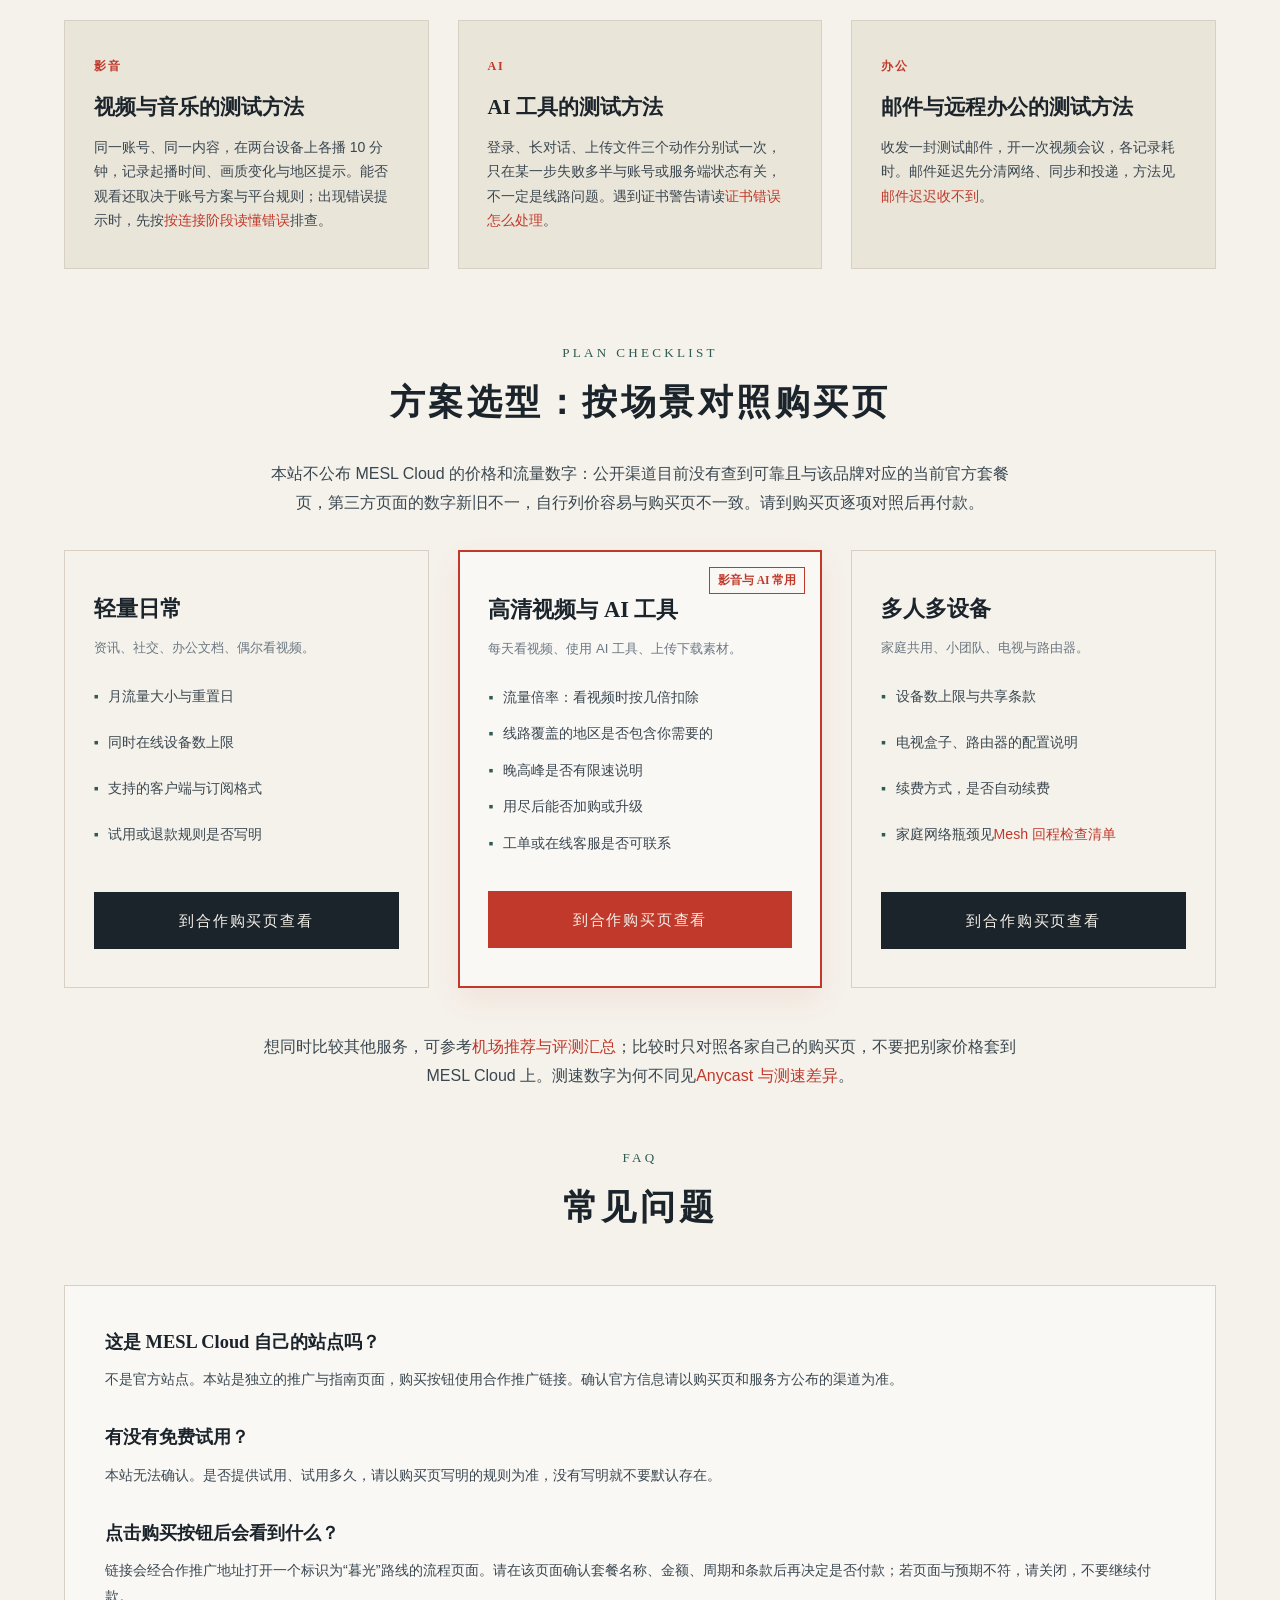
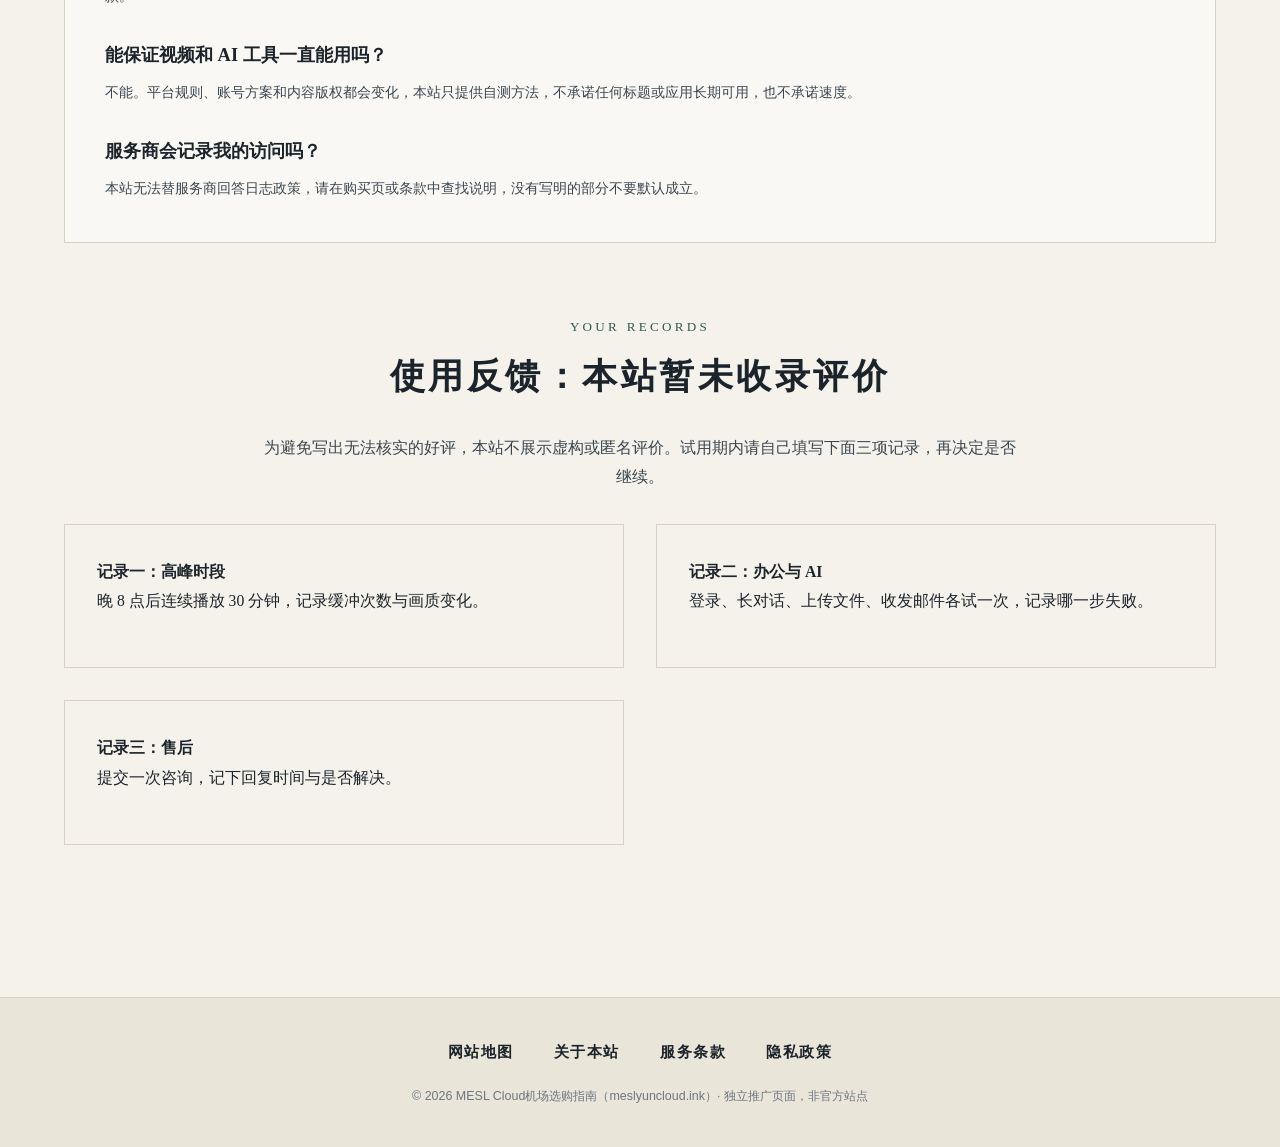
==== commit 113895c9: "Checkpoint original landing guide revision before cross-review fixes" ====
--- a/index.html
+++ b/index.html
@@ -4,54 +4,21 @@
 <head>
 <meta charset="utf-8"/>
 <meta content="width=device-width, initial-scale=1.0" name="viewport"/>
-<title>MESL Cloud机场 - 免费试用、清晰套餐与选购排障指南</title>
-<meta content="行有所往，连接有章。MESL Cloud 机场提供节点订阅选择，陪你规划海外资料阅读、线上学习与日常办公的网络需求。从使用设备到流量额度，逐项了解套餐与配置，让每一次选择都有清晰依据。" name="description"/>
-<meta content="MESL Cloud, 机场推荐, 免费试用, 节点命名, 错误提示, 证书错误, 邮件收发" name="keywords"/>
+<title>MESL Cloud机场怎么选：先核对套餐条件，再决定是否试用</title>
+<meta content="MESL Cloud机场独立选购指南：买前核对流量重置、设备数、线路与退款，再用视频、AI、办公场景自测。本站为推广与指南页面，不是官方站点，套餐以购买页为准。" name="description"/>
+<meta content="MESL Cloud, MESL Cloud机场, 机场选购, 套餐核对, 流媒体自测" name="keywords"/>
 <link href="https://meslyuncloud.ink/" rel="canonical"/>
 <!-- Open Graph / 社交平台卡片优化 -->
 <meta content="website" property="og:type"/>
 <meta content="https://meslyuncloud.ink/" property="og:url"/>
-<meta content="MESL Cloud机场 - 免费试用、清晰套餐与选购排障指南" property="og:title"/>
-<meta content="行有所往，连接有章。MESL Cloud 机场提供节点订阅选择，陪你规划海外资料阅读、线上学习与日常办公的网络需求。从使用设备到流量额度，逐项了解套餐与配置，让每一次选择都有清晰依据。" property="og:description"/>
-<meta content="https://meslyuncloud.ink/og-cover.png" property="og:image"/>
-<meta content="MESL Cloud机场" property="og:site_name"/>
+<meta content="MESL Cloud机场怎么选：先核对套餐条件，再决定是否试用" property="og:title"/>
+<meta content="MESL Cloud机场独立选购指南：买前核对流量重置、设备数、线路与退款，再用视频、AI、办公场景自测。本站为推广与指南页面，不是官方站点，套餐以购买页为准。" property="og:description"/>
+<meta content="MESL Cloud机场选购指南" property="og:site_name"/>
 <meta content="zh_CN" property="og:locale"/>
 <!-- Twitter Card -->
-<meta content="summary_large_image" name="twitter:card"/>
-<meta content="MESL Cloud机场 - 免费试用、清晰套餐与选购排障指南" name="twitter:title"/>
-<meta content="行有所往，连接有章。MESL Cloud 机场提供节点订阅选择，陪你规划海外资料阅读、线上学习与日常办公的网络需求。从使用设备到流量额度，逐项了解套餐与配置，让每一次选择都有清晰依据。" name="twitter:description"/>
-<meta content="https://meslyuncloud.ink/og-cover.png" name="twitter:image"/>
-<!-- JSON-LD 结构化数据 (Schema.org Product) -->
-<script type="application/ld+json">
-  {
-    "@context": "https://schema.org",
-    "@type": "Product",
-    "name": "MESL Cloud机场企业级高可靠网络加速专线",
-    "image": "https://meslyuncloud.ink/og-cover.png",
-    "description": "MESL Cloud机场融汇高韧性容灾拓扑与全IPLC跨国专线，提供超低抖动、极速秒开的高稳定网络加速服务，专注赋能全球化数字协作与超清影音体验。",
-    "brand": {
-      "@type": "Brand",
-      "name": "MESL Cloud"
-    },
-    "offers": {
-      "@type": "AggregateOffer",
-      "priceCurrency": "CNY",
-      "lowPrice": "28.00",
-      "highPrice": "118.00",
-      "offerCount": "3",
-      "priceValidUntil": "2027-12-31",
-      "availability": "https://schema.org/InStock",
-      "url": "https://ww012.twilightaff.com/#/?code=A56DH1Af"
-    },
-    "aggregateRating": {
-      "@type": "AggregateRating",
-      "ratingValue": "4.95",
-      "reviewCount": "960",
-      "bestRating": "5",
-      "worstRating": "1"
-    }
-  }
-  </script>
+<meta content="summary" name="twitter:card"/>
+<meta content="MESL Cloud机场怎么选：先核对套餐条件，再决定是否试用" name="twitter:title"/>
+<meta content="MESL Cloud机场独立选购指南：买前核对流量重置、设备数、线路与退款，再用视频、AI、办公场景自测。本站为推广与指南页面，不是官方站点，套餐以购买页为准。" name="twitter:description"/>
 <style>
     :root {
       --ink-paper: #f5f2eb;
@@ -554,10 +521,12 @@
 
     /* Responsive */
     @media (max-width: 900px) {
-      .ink-masthead { padding: 0.6rem 1rem; }
+      .ink-masthead { padding: 0.5rem 1rem; position: static; }
       .ink-nav-frame { flex-wrap: wrap; gap: 0.75rem 0.5rem; }
       .ink-emblem-wrap { order: 1; }
-      .ink-cta-seal { order: 2; padding: 0.4rem 0.85rem; font-size: 0.8rem; min-height: 38px; }
+      .ink-cta-seal { order: 2; padding: 0.3rem 0.7rem; font-size: 0.78rem; min-height: 34px; }
+      .ink-nav-toc { display: none !important; }
+      .ink-hero { padding-top: 1.5rem; }
       .ink-nav-toc {
         order: 3;
         display: flex;
@@ -588,11 +557,9 @@
   </style>
 </head>
 <body>
-<!-- Masthead Navigation -->
 <nav class="ink-masthead">
 <div class="ink-nav-frame">
-<a aria-label="MESL Cloud机场首页" class="ink-emblem-wrap" href="#">
-<!-- Integrated Logo: Mountain Ridges & Vermilion Seal Stamp -->
+<a aria-label="MESL Cloud机场选购指南首页" class="ink-emblem-wrap" href="index.html">
 <svg class="ink-logo-svg" fill="none" viewbox="0 0 100 100" xmlns="http://www.w3.org/2000/svg">
 <rect fill="#1C242B" height="100" rx="4" width="100"></rect>
 <polygon fill="#2E5B53" opacity="0.85" points="10,82 35,42 55,75"></polygon>
@@ -603,34 +570,31 @@
 </svg>
 <div class="ink-title-block">
 <span class="ink-brand-zh">MESL Cloud机场</span>
-<span class="ink-brand-en">SOVEREIGN NETWORK RELAY</span>
+<span class="ink-brand-en">选购与自测指南</span>
 </div>
 </a>
 <div class="ink-nav-toc">
-<a href="#strength">连接硬核实力</a>
-<a href="#media">流媒体与AI</a>
+<a href="#strength">选购判断</a>
+<a href="#media">影音与AI</a>
 <a href="#plans">方案选型</a>
-<a href="#faq">释疑解惑</a>
+<a href="#faq">常见问题</a>
 <a href="chronicles.html">观澜文萃</a>
 </div>
 <a class="ink-cta-seal" href="https://ww012.twilightaff.com/#/?code=A56DH1Af" rel="nofollow" target="_blank">
-<span>注册专线通道</span>
+<span>合作购买页</span>
 </a>
 </div>
 </nav>
-<!-- Article Manifesto Container -->
 <article class="ink-manifesto">
-<!-- Hero Vista with Integrated Silhouette -->
 <section class="ink-hero">
-<span class="ink-seal-badge">新中式山峦风骨 · 全IPLC专线加速</span>
-<h1 class="ink-hero-h1">行稳方能致远 <span>先试用，再决定是否长期使用</span></h1>
-<p class="ink-hero-lead">行有所往，连接有章。MESL Cloud 机场提供节点订阅选择，陪你规划海外资料阅读、线上学习与日常办公的网络需求。从使用设备到流量额度，逐项了解套餐与配置，让每一次选择都有清晰依据。</p>
+<span class="ink-seal-badge">独立指南 · 先核对，再试用</span>
+<h1 class="ink-hero-h1">MESL Cloud机场：<span>先看清套餐条件，再决定是否试用</span></h1>
+<p class="ink-hero-lead">一份买前清单：流量、设备数、线路、退款逐项核对，再用你自己的账号测影音、AI 与办公场景。</p>
 <div class="ink-hero-actions">
-<a class="ink-btn-dark" href="https://ww012.twilightaff.com/#/?code=A56DH1Af" rel="nofollow" target="_blank">开始免费试用</a>
-<!-- SEO PBN Link: strictly dofollow, target="_blank", no nofollow! -->
-<a class="ink-btn-seo" href="#plans" target="_blank">查看套餐资费</a>
-</div>
-<!-- Nested Silhouette Vector -->
+<a class="ink-btn-dark" href="#plans">先看套餐核对清单</a>
+<a class="ink-btn-trial" href="#media">跳到影音与AI自测</a>
+</div>
+<p class="ink-hero-lead" style="font-size:0.9rem; margin-top:1rem; color:var(--ink-muted)">披露：本站是独立的推广与指南页面，不是 MESL Cloud 官方站点。购买按钮使用合作推广链接，实际打开的流程页面标识为“暮光”路线流程。下单、支付与售后以最终打开的页面为准。</p>
 <figure class="ink-silhouette">
 <svg fill="none" viewbox="0 0 1000 220" xmlns="http://www.w3.org/2000/svg">
 <path d="M0 220L140 110L310 180L500 70L680 160L860 100L1000 220H0Z" fill="#EAE5D9" opacity="0.6"></path>
@@ -641,209 +605,164 @@
 </svg>
 </figure>
 </section>
-<!-- Core Advantages: Stone Tablets (random 4 cards) -->
 <div class="ink-sec-title-wrap" id="strength">
-<span class="ink-sec-tag">FOUR PILLARS OF INTEGRITY</span>
-<h2 class="ink-sec-title">真正稳固的连接硬核实力 · 苍峦四御</h2>
+<span class="ink-sec-tag">BEFORE YOU BUY</span>
+<h2 class="ink-sec-title">买之前，先回答这四个问题</h2>
 </div>
 <section class="ink-pillars">
 <div class="ink-tablet">
 <div class="ink-icon-frame">
-<!-- Fine Calligraphic Outline SVG 1: Equilibrium Tripod -->
 <svg fill="none" viewbox="0 0 24 24" xmlns="http://www.w3.org/2000/svg">
 <path d="M4 19L12 5L20 19" stroke="#1C242B" stroke-linecap="round" stroke-width="1.6"></path>
 <path d="M7 14H17" stroke="#C0392B" stroke-width="1.6"></path>
 <circle cx="12" cy="5" fill="#1C242B" r="2"></circle>
 </svg>
 </div>
-<h3>三足鼎立容灾</h3>
-<p>同城多线自愈冗余拓扑，任一专线信道偶发故障，旁路于微秒内无缝切换，在线业务从容不迫。</p>
+<h3>我主要用来做什么</h3>
+<p>只刷资讯与办公文档，和每晚看高清视频、每天用 AI 工具，流量差别很大。先写下一周里最常做的三件事。</p>
 </div>
 <div class="ink-tablet">
 <div class="ink-icon-frame">
-<!-- Fine Calligraphic Outline SVG 2: River Stream Conduit -->
 <svg fill="none" viewbox="0 0 24 24" xmlns="http://www.w3.org/2000/svg">
 <path d="M3 7C7 5 11 9 15 7C18 5 20 6 21 7" stroke="#1C242B" stroke-linecap="round" stroke-width="1.6"></path>
 <path d="M3 12C7 10 11 14 15 12C18 10 20 11 21 12" stroke="#2E5B53" stroke-linecap="round" stroke-width="1.6"></path>
 <path d="M3 17C7 15 11 19 15 17C18 15 20 16 21 17" stroke="#C0392B" stroke-linecap="round" stroke-width="1.6"></path>
 </svg>
 </div>
-<h3>大川穿石宽幅</h3>
-<p>全节点配备海量优质带宽，峰值速率从容贯通，大文件下载与重型数据流传输一气呵成。</p>
+<h3>几台设备、几个人用</h3>
+<p>手机、电脑、电视盒子往往同时在线。核对套餐写明的同时在线设备数，路由器或电视是否需要另外配置。</p>
 </div>
 <div class="ink-tablet">
 <div class="ink-icon-frame">
-<!-- Fine Calligraphic Outline SVG 3: Seal Boundary Privacy -->
 <svg fill="none" viewbox="0 0 24 24" xmlns="http://www.w3.org/2000/svg">
 <polygon points="12,2 21,7 21,17 12,22 3,17 3,7" stroke="#1C242B" stroke-width="1.6"></polygon>
 <circle cx="12" cy="12" r="4" stroke="#C0392B" stroke-width="1.4"></circle>
 </svg>
 </div>
-<h3>严印密闭护航</h3>
-<p>坚守严格的无日志记录信条，全链路高阶密码学封装，筑牢数字隐私的无形铜墙铁壁。</p>
+<h3>适合工作使用吗</h3>
+<p>先读<a href="mesl-cloud-enterprise-reliability-audit.html">工作使用核对文章</a>，列出你的交付边界与故障时的备用方案。</p>
 </div>
 <div class="ink-tablet">
 <div class="ink-icon-frame">
-<!-- Fine Calligraphic Outline SVG 4: Compass Celestial Alignment -->
 <svg fill="none" viewbox="0 0 24 24" xmlns="http://www.w3.org/2000/svg">
 <circle cx="12" cy="12" r="9" stroke="#1C242B" stroke-width="1.6"></circle>
 <polygon fill="#EAE5D9" points="12,6 15,12 12,18 9,12" stroke="#2E5B53" stroke-width="1.4"></polygon>
 </svg>
 </div>
-<h3>北斗极速寻径</h3>
-<p>智能 BGP 动态路由调度算法，依据实时链路拥塞指数毫秒选路，确保全球网络延时最优。</p>
+<h3>出问题找谁</h3>
+<p>买前确认售后渠道、试用或退款规则并截图保存。本站不能替服务方承诺这些条款。</p>
 </div>
 </section>
-<!-- Streaming & AI Cards (random 3 cards) -->
 <div class="ink-sec-title-wrap" id="media">
-<span class="ink-sec-tag">IMMERSIVE ENTERTAINMENT &amp; AI</span>
-<h2 class="ink-sec-title">全景流媒体与前沿 AI 生产力赋能</h2>
+<span class="ink-sec-tag">SELF TEST</span>
+<h2 class="ink-sec-title">影音、AI 与办公：自行测试一遍</h2>
 </div>
 <section class="ink-stream-grid">
 <div class="ink-stream-box">
-<span class="ink-stream-tag">画卷生辉</span>
-<h4>4K / 8K 巨幕流媒体原生解锁</h4>
-<p>支持 Netflix、Disney+、YouTube Premium、HBO Max 等全球顶级视听平台，色彩瑰丽、毫秒缓冲，尽享原画质影院级视听盛宴。</p>
+<span class="ink-stream-tag">影音</span>
+<h4>视频与音乐的测试方法</h4>
+<p>同一账号、同一内容，在两台设备上各播 10 分钟，记录起播时间、画质变化与地区提示。能否观看还取决于账号方案与平台规则；出现错误提示时，先按<a href="financial-grade-transmission-protocols.html">按连接阶段读懂错误</a>排查。</p>
 </div>
 <div class="ink-stream-box">
-<span class="ink-stream-tag">巧夺天工</span>
-<h4>前沿 AI 智算大模型瞬息交互</h4>
-<p>针对 ChatGPT 4o、Claude 3.5 Sonnet、Midjourney、Perplexity 等生成式 AI 工具进行专线通道优化，解决人机交互验证受阻难题。</p>
+<span class="ink-stream-tag">AI</span>
+<h4>AI 工具的测试方法</h4>
+<p>登录、长对话、上传文件三个动作分别试一次，只在某一步失败多半与账号或服务端状态有关，不一定是线路问题。遇到证书警告请读<a href="hybrid-cloud-data-sovereignty-privacy.html">证书错误怎么处理</a>。</p>
 </div>
 <div class="ink-stream-box">
-<span class="ink-stream-tag">万象归一</span>
-<h4>全域终端跨屏无缝协同支持</h4>
-<p>完美适配 Windows、macOS、iOS、Android 以及软路由系统，订阅一键导入，无论案头伏案还是行路途中皆能畅行无阻。</p>
+<span class="ink-stream-tag">办公</span>
+<h4>邮件与远程办公的测试方法</h4>
+<p>收发一封测试邮件，开一次视频会议，各记录耗时。邮件延迟先分清网络、同步和投递，方法见<a href="overseas-digital-workplace-connectivity.html">邮件迟迟收不到</a>。</p>
 </div>
 </section>
-<!-- Pricing Section (3 tiers) -->
 <div class="ink-sec-title-wrap" id="plans">
-<span class="ink-sec-tag">TRANSPARENT VALUE</span>
-<h2 class="ink-sec-title">明晰资费 · 赋能行稳致远</h2>
-</div>
+<span class="ink-sec-tag">PLAN CHECKLIST</span>
+<h2 class="ink-sec-title">方案选型：按场景对照购买页</h2>
+</div>
+<p style="max-width:760px;margin:-1.2rem auto 2rem;color:var(--ink-slate);text-align:center">本站不公布 MESL Cloud 的价格和流量数字：公开渠道目前没有查到可靠且与该品牌对应的当前官方套餐页，第三方页面的数字新旧不一，自行列价容易与购买页不一致。请到购买页逐项对照后再付款。</p>
 <section class="ink-price-grid">
-<!-- Tier 1 -->
 <article class="ink-price-card">
-<h3 class="ink-tier-name">初探云水阶</h3>
-<p class="ink-tier-sub">适合个人学术查阅、社交通讯与日常轻度浏览。</p>
-<div class="ink-price-line">
-<span>¥</span>
-<span class="ink-price-num">19</span>
-<span style="color:var(--ink-muted); font-size:0.9rem;">/ 月度</span>
-</div>
+<h3 class="ink-tier-name">轻量日常</h3>
+<p class="ink-tier-sub">资讯、社交、办公文档、偶尔看视频。</p>
 <ul class="ink-tier-specs">
-<li>每月 150 GB 优质高速流量</li>
-<li>覆盖全量基础 IPLC 专线</li>
-<li>支持 2 台设备同时在线畅联</li>
-<li>高清流媒体流畅解锁</li>
-<li>标准技术工单服务</li>
+<li>月流量大小与重置日</li>
+<li>同时在线设备数上限</li>
+<li>支持的客户端与订阅格式</li>
+<li>试用或退款规则是否写明</li>
 </ul>
-<a class="ink-btn-dark" href="https://ww012.twilightaff.com/#/?code=A56DH1Af" rel="nofollow" style="width:100%; text-align:center;" target="_blank">立即购买云水阶</a>
+<a class="ink-btn-dark" href="https://ww012.twilightaff.com/#/?code=A56DH1Af" rel="nofollow" style="width:100%; text-align:center;" target="_blank">到合作购买页查看</a>
 </article>
-<!-- Tier 2 (Featured) -->
 <article class="ink-price-card featured">
-<span class="ink-featured-stamp">典范力荐</span>
-<h3 class="ink-tier-name">苍峦畅行阶</h3>
-<p class="ink-tier-sub">为超清影音沉浸鉴赏与前沿 AI 工具高频用户量身定制。</p>
-<div class="ink-price-line">
-<span>¥</span>
-<span class="ink-price-num">36</span>
-<span style="color:var(--ink-muted); font-size:0.9rem;">/ 月度</span>
-</div>
+<span class="ink-featured-stamp">影音与 AI 常用</span>
+<h3 class="ink-tier-name">高清视频与 AI 工具</h3>
+<p class="ink-tier-sub">每天看视频、使用 AI 工具、上传下载素材。</p>
 <ul class="ink-tier-specs">
-<li>每月 400 GB 高纯度专线流量</li>
-<li>全量 IPLC 跨境原生内网专线</li>
-<li>支持 5 台设备同时并发在线</li>
-<li>4K/8K 极致秒开与原生家宽解锁</li>
-<li>前沿 AI 生产力大模型专项提速</li>
-<li>尊享优先工单快速响应</li>
+<li>流量倍率：看视频时按几倍扣除</li>
+<li>线路覆盖的地区是否包含你需要的</li>
+<li>晚高峰是否有限速说明</li>
+<li>用尽后能否加购或升级</li>
+<li>工单或在线客服是否可联系</li>
 </ul>
-<a class="ink-btn-dark" href="https://ww012.twilightaff.com/#/?code=A56DH1Af" rel="nofollow" style="width:100%; text-align:center; background:var(--ink-vermilion); border-color:var(--ink-vermilion);" target="_blank">立即购买畅行阶</a>
+<a class="ink-btn-dark" href="https://ww012.twilightaff.com/#/?code=A56DH1Af" rel="nofollow" style="width:100%; text-align:center; background:var(--ink-vermilion); border-color:var(--ink-vermilion);" target="_blank">到合作购买页查看</a>
 </article>
-<!-- Tier 3 -->
 <article class="ink-price-card">
-<h3 class="ink-tier-name">极岳至尊阶</h3>
-<p class="ink-tier-sub">面向跨国商务机构、高频团队协作及海量数据吞吐。</p>
-<div class="ink-price-line">
-<span>¥</span>
-<span class="ink-price-num">69</span>
-<span style="color:var(--ink-muted); font-size:0.9rem;">/ 月度</span>
-</div>
+<h3 class="ink-tier-name">多人多设备</h3>
+<p class="ink-tier-sub">家庭共用、小团队、电视与路由器。</p>
 <ul class="ink-tier-specs">
-<li>每月 1000 GB 浩瀚专网流量</li>
-<li>最高优先级 IEPL 商务专网直通</li>
-<li>支持全设备无上限同时在线</li>
-<li>晚高峰最高带宽配额保障</li>
-<li>7x24 小时专属架构专家支持</li>
+<li>设备数上限与共享条款</li>
+<li>电视盒子、路由器的配置说明</li>
+<li>续费方式，是否自动续费</li>
+<li>家庭网络瓶颈见<a href="high-availability-mesh-topology-case.html">Mesh 回程检查清单</a></li>
 </ul>
-<a class="ink-btn-dark" href="https://ww012.twilightaff.com/#/?code=A56DH1Af" rel="nofollow" style="width:100%; text-align:center;" target="_blank">立即购买至尊阶</a>
+<a class="ink-btn-dark" href="https://ww012.twilightaff.com/#/?code=A56DH1Af" rel="nofollow" style="width:100%; text-align:center;" target="_blank">到合作购买页查看</a>
 </article>
 </section>
-<!-- FAQ (3 items) -->
+<p style="max-width:760px;margin:-2rem auto 3.5rem;color:var(--ink-slate);text-align:center">想同时比较其他服务，可参考<a href="https://dajichang.mom/">机场推荐与评测汇总</a>；比较时只对照各家自己的购买页，不要把别家价格套到 MESL Cloud 上。测速数字为何不同见<a href="bgp-anycast-routing-redundancy-study.html">Anycast 与测速差异</a>。</p>
 <div class="ink-sec-title-wrap" id="faq">
-<span class="ink-sec-tag">RESOLVING INQUIRIES</span>
-<h2 class="ink-sec-title">疑虑释微 · 详悉问答</h2>
+<span class="ink-sec-tag">FAQ</span>
+<h2 class="ink-sec-title">常见问题</h2>
 </div>
 <section class="ink-faq-frame">
 <div class="ink-faq-item">
-<h4>MESL Cloud 机场相比普通代理机场有何本质区别？</h4>
-<p>普通公网中继在高峰期极易受到国际出口拥堵影响造成严重跳 Ping 与丢包。MESL Cloud 机场全线采用企业级 IPLC/IEPL 物理专线，数据在内网专线管道中点对点高速穿透，保障延迟低且全天候极度稳定。</p>
+<h4>这是 MESL Cloud 自己的站点吗？</h4>
+<p>不是官方站点。本站是独立的推广与指南页面，购买按钮使用合作推广链接。确认官方信息请以购买页和服务方公布的渠道为准。</p>
 </div>
 <div class="ink-faq-item">
-<h4>在晚间高峰期观赏 4K/8K 视频是否会有卡顿？</h4>
-<p>我们承诺全天候不限速、不劣化。每个节点均配备充沛的带宽储备，即使在晚间 20:00 - 23:00 的全球网络流量峰值时段，依然能够实现 4K HDR 视频秒开、拖拽无缓冲。</p>
+<h4>有没有免费试用？</h4>
+<p>本站无法确认。是否提供试用、试用多久，请以购买页写明的规则为准，没有写明就不要默认存在。</p>
 </div>
 <div class="ink-faq-item">
-<h4>初次购买后，如何快速配置使用？</h4>
-<p>用户注册并订阅后，在后台即可获取专属配置节点连接通道。我们支持 Clash、Shadowrocket、Sing-Box、Surge 等全平台客户端的一键托管导入，全过程仅需数秒即可完成。</p>
+<h4>点击购买按钮后会看到什么？</h4>
+<p>链接会经合作推广地址打开一个标识为“暮光”路线的流程页面。请在该页面确认套餐名称、金额、周期和条款后再决定是否付款；若页面与预期不符，请关闭，不要继续付款。</p>
+</div>
+<div class="ink-faq-item">
+<h4>能保证视频和 AI 工具一直能用吗？</h4>
+<p>不能。平台规则、账号方案和内容版权都会变化，本站只提供自测方法，不承诺任何标题或应用长期可用，也不承诺速度。</p>
+</div>
+<div class="ink-faq-item">
+<h4>服务商会记录我的访问吗？</h4>
+<p>本站无法替服务商回答日志政策，请在购买页或条款中查找说明，没有写明的部分不要默认成立。</p>
 </div>
 </section>
-<!-- Testimonials (random 4 items) -->
 <div class="ink-sec-title-wrap">
-<span class="ink-sec-tag">TRUSTED ENDORSEMENTS</span>
-<h2 class="ink-sec-title">千钧重托 · 行家鉴证</h2>
-</div>
+<span class="ink-sec-tag">YOUR RECORDS</span>
+<h2 class="ink-sec-title">使用反馈：本站暂未收录评价</h2>
+</div>
+<p style="max-width:760px;margin:-1.2rem auto 2rem;color:var(--ink-slate);text-align:center">为避免写出无法核实的好评，本站不展示虚构或匿名评价。试用期内请自己填写下面三项记录，再决定是否继续。</p>
 <section class="ink-testimonials-grid">
-<div class="ink-test-card">
-<p class="ink-test-quote">“在海外学术数据库调研与与前沿大模型论文研读中，网络断连曾让我烦躁不堪。MESL Cloud 机场如苍山般稳重，让学术检索如同本地内网般通畅。”</p>
-<div class="ink-test-foot">
-<div class="ink-seal-stamp">金石信誉</div>
-<div class="ink-test-who">苏博士 · 高等科研院所研究员</div>
-</div>
-</div>
-<div class="ink-test-card">
-<p class="ink-test-quote">“作为影视剪辑自媒体，素材下载与 4K 超清参考流必不可少。MESL Cloud 真正做到了千钧负重若从容，带宽直接拉满，绝无虚标。”</p>
-<div class="ink-test-foot">
-<div class="ink-seal-stamp">行者鉴证</div>
-<div class="ink-test-who">何导演 · 独立视效工作室创始人</div>
-</div>
-</div>
-<div class="ink-test-card">
-<p class="ink-test-quote">“跨境出海电商的店铺管理最怕 IP 变动触发系统风控。MESL 专线 IP 极其纯净稳定，合作一年多从未因网络出过岔子，真正安心之选。”</p>
-<div class="ink-test-foot">
-<div class="ink-seal-stamp">良工筑基</div>
-<div class="ink-test-who">郑总监 · 跨境品牌出海联盟</div>
-</div>
-</div>
-<div class="ink-test-card">
-<p class="ink-test-quote">“用过大大小小十几个机场，唯有 MESL Cloud 的晚高峰表现让人惊艳。无论什么时候点开，速度始终如一，这种确定性对于远程工作者是无价的。”</p>
-<div class="ink-test-foot">
-<div class="ink-seal-stamp">口碑铭鉴</div>
-<div class="ink-test-who">董工 · 跨国开源项目核心维护者</div>
-</div>
-</div>
+<div class="ink-test-card"><p class="ink-test-quote"><strong>记录一：高峰时段</strong><br/>晚 8 点后连续播放 30 分钟，记录缓冲次数与画质变化。</p></div>
+<div class="ink-test-card"><p class="ink-test-quote"><strong>记录二：办公与 AI</strong><br/>登录、长对话、上传文件、收发邮件各试一次，记录哪一步失败。</p></div>
+<div class="ink-test-card"><p class="ink-test-quote"><strong>记录三：售后</strong><br/>提交一次咨询，记下回复时间与是否解决。</p></div>
 </section>
 </article>
-<!-- Strict Footer with Only 4 Titles (in Chinese) on Separate Pages -->
 <footer class="ink-footer-strict">
 <div class="ink-footer-nav">
 <a href="sitemap.html">网站地图</a>
-<a href="about.html">关于我们</a>
+<a href="about.html">关于本站</a>
 <a href="terms.html">服务条款</a>
 <a href="privacy.html">隐私政策</a>
 </div>
 <div class="ink-footer-copy">
-      © 2026 MESL Cloud机场 (meslyuncloud.ink). 赋能企业与个人行稳致远。
+      © 2026 MESL Cloud机场选购指南（meslyuncloud.ink）· 独立推广页面，非官方站点
     </div>
 </footer>
 </body>
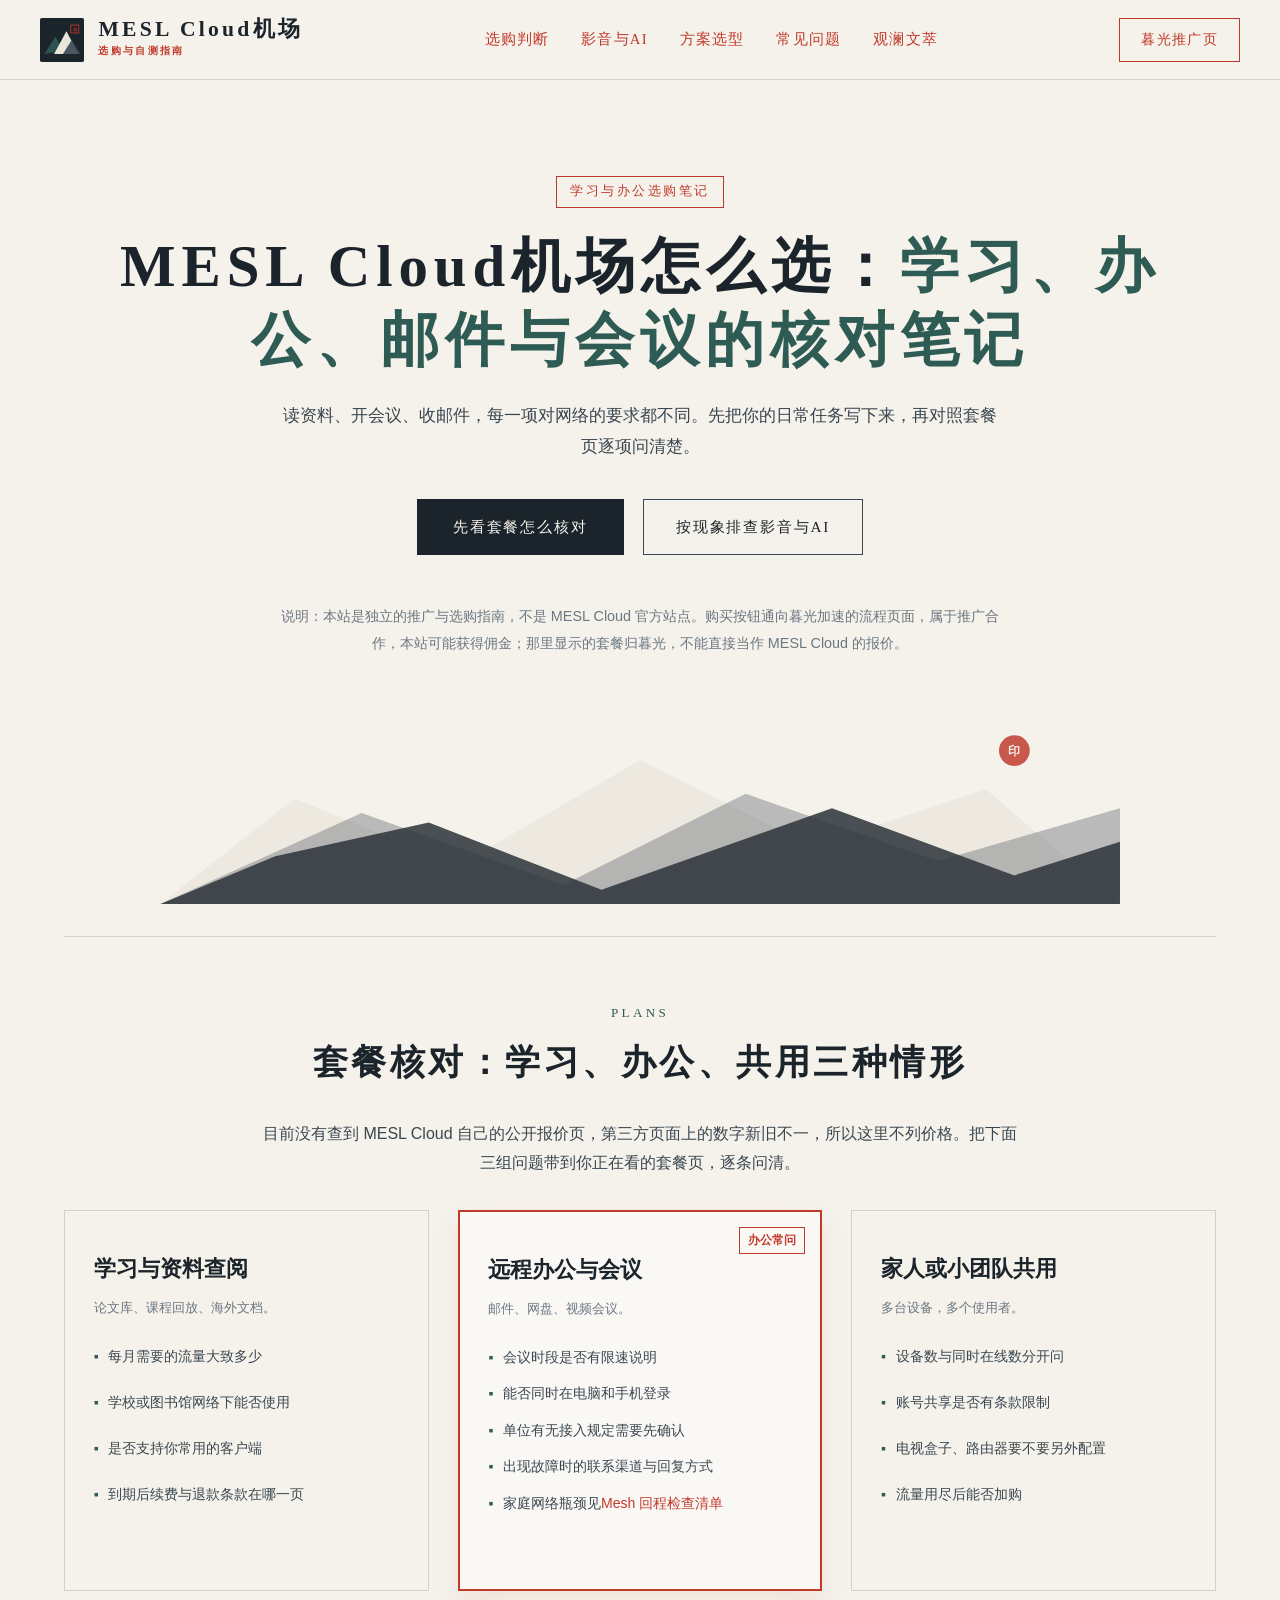
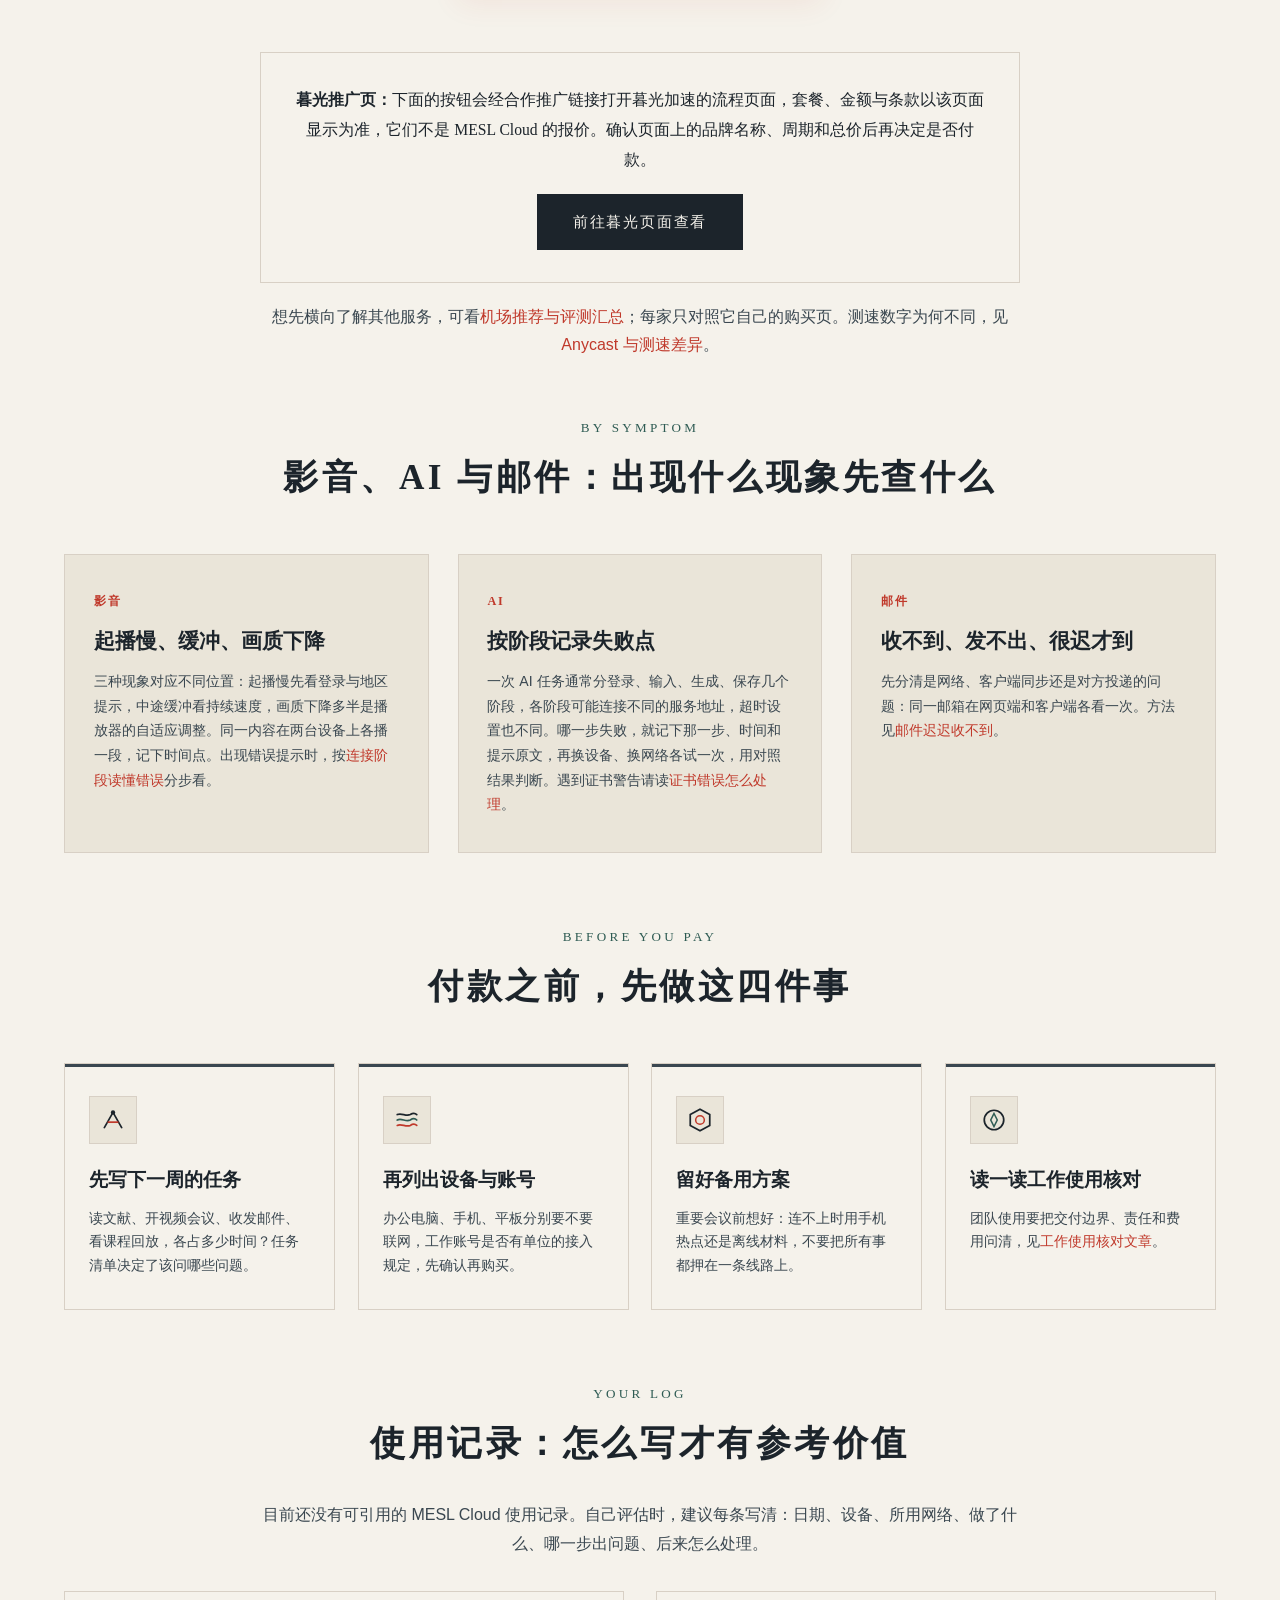
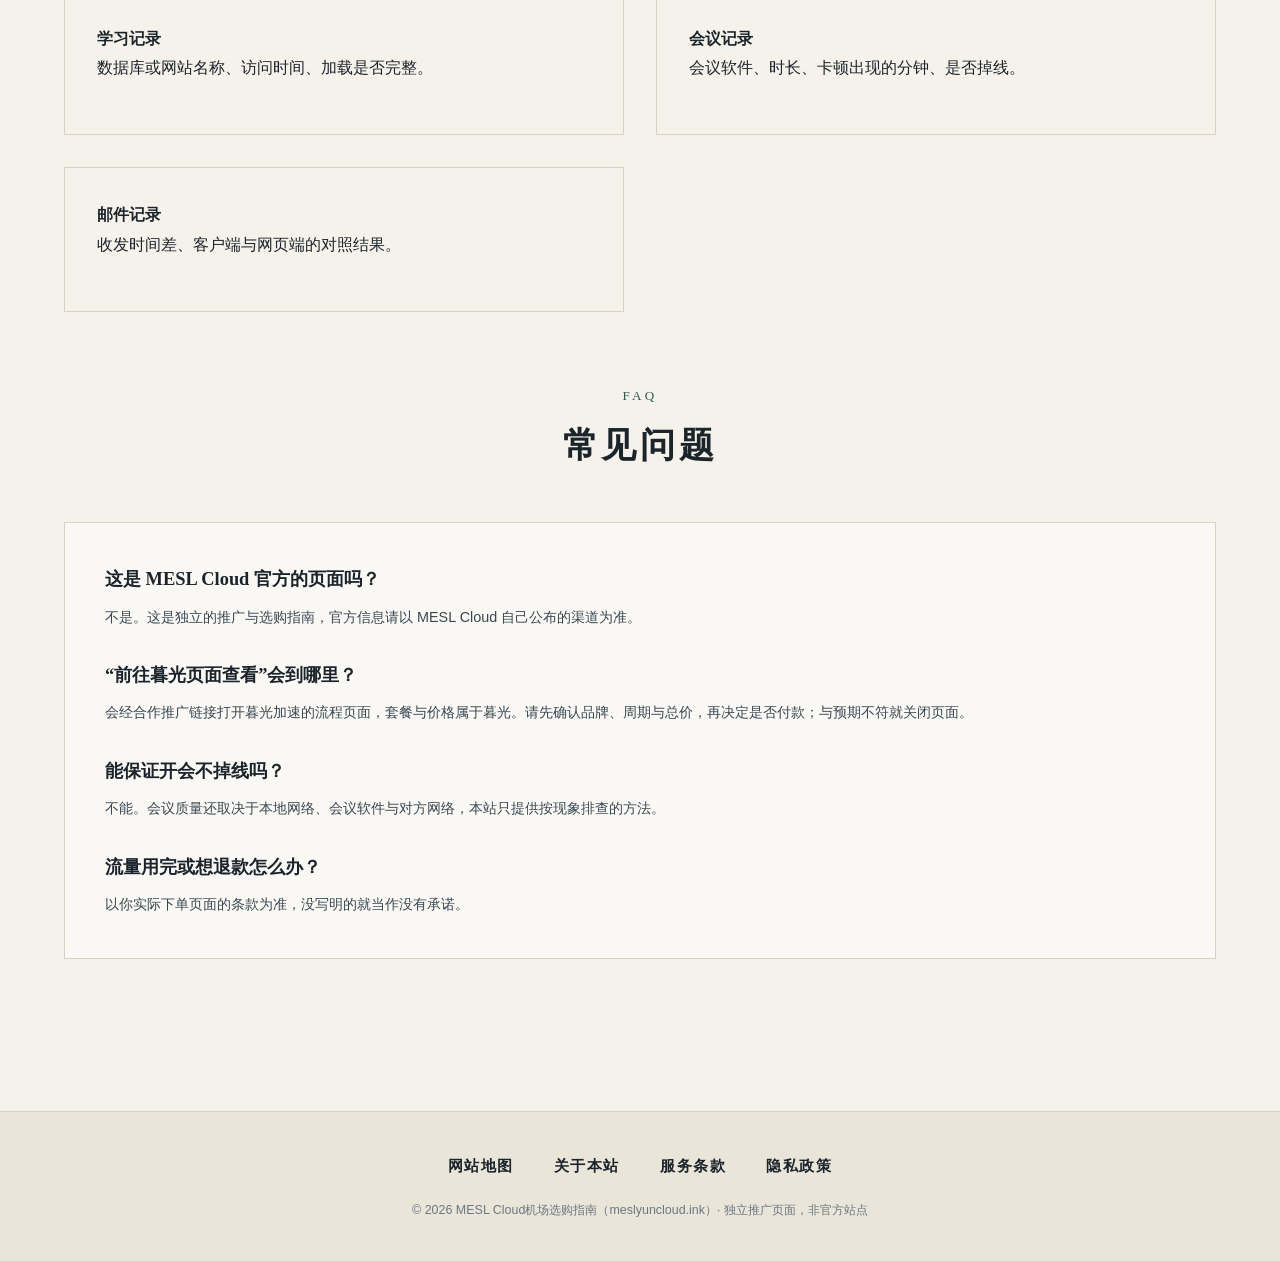
==== commit 3c6f7123: "Resolve cross-review factual and brand identity issues" ====
--- a/index.html
+++ b/index.html
@@ -4,20 +4,20 @@
 <head>
 <meta charset="utf-8"/>
 <meta content="width=device-width, initial-scale=1.0" name="viewport"/>
-<title>MESL Cloud机场怎么选：先核对套餐条件，再决定是否试用</title>
-<meta content="MESL Cloud机场独立选购指南：买前核对流量重置、设备数、线路与退款，再用视频、AI、办公场景自测。本站为推广与指南页面，不是官方站点，套餐以购买页为准。" name="description"/>
+<title>MESL Cloud机场怎么选：学习、办公与邮件会议的套餐核对笔记</title>
+<meta content="MESL Cloud机场选购笔记：按学习、远程办公、家人共用三种情形核对套餐，并按现象排查影音、AI与邮件问题。本站为独立推广页，不是官方站点。" name="description"/>
 <meta content="MESL Cloud, MESL Cloud机场, 机场选购, 套餐核对, 流媒体自测" name="keywords"/>
 <link href="https://meslyuncloud.ink/" rel="canonical"/>
 <!-- Open Graph / 社交平台卡片优化 -->
 <meta content="website" property="og:type"/>
 <meta content="https://meslyuncloud.ink/" property="og:url"/>
-<meta content="MESL Cloud机场怎么选：先核对套餐条件，再决定是否试用" property="og:title"/>
+<meta content="MESL Cloud机场怎么选：学习、办公与邮件会议的套餐核对笔记" property="og:title"/>
 <meta content="MESL Cloud机场独立选购指南：买前核对流量重置、设备数、线路与退款，再用视频、AI、办公场景自测。本站为推广与指南页面，不是官方站点，套餐以购买页为准。" property="og:description"/>
 <meta content="MESL Cloud机场选购指南" property="og:site_name"/>
 <meta content="zh_CN" property="og:locale"/>
 <!-- Twitter Card -->
 <meta content="summary" name="twitter:card"/>
-<meta content="MESL Cloud机场怎么选：先核对套餐条件，再决定是否试用" name="twitter:title"/>
+<meta content="MESL Cloud机场怎么选：学习、办公与邮件会议的套餐核对笔记" name="twitter:title"/>
 <meta content="MESL Cloud机场独立选购指南：买前核对流量重置、设备数、线路与退款，再用视频、AI、办公场景自测。本站为推广与指南页面，不是官方站点，套餐以购买页为准。" name="twitter:description"/>
 <style>
     :root {
@@ -581,20 +581,20 @@
 <a href="chronicles.html">观澜文萃</a>
 </div>
 <a class="ink-cta-seal" href="https://ww012.twilightaff.com/#/?code=A56DH1Af" rel="nofollow" target="_blank">
-<span>合作购买页</span>
+<span>暮光推广页</span>
 </a>
 </div>
 </nav>
 <article class="ink-manifesto">
 <section class="ink-hero">
-<span class="ink-seal-badge">独立指南 · 先核对，再试用</span>
-<h1 class="ink-hero-h1">MESL Cloud机场：<span>先看清套餐条件，再决定是否试用</span></h1>
-<p class="ink-hero-lead">一份买前清单：流量、设备数、线路、退款逐项核对，再用你自己的账号测影音、AI 与办公场景。</p>
+<span class="ink-seal-badge">学习与办公选购笔记</span>
+<h1 class="ink-hero-h1">MESL Cloud机场怎么选：<span>学习、办公、邮件与会议的核对笔记</span></h1>
+<p class="ink-hero-lead">读资料、开会议、收邮件，每一项对网络的要求都不同。先把你的日常任务写下来，再对照套餐页逐项问清楚。</p>
 <div class="ink-hero-actions">
-<a class="ink-btn-dark" href="#plans">先看套餐核对清单</a>
-<a class="ink-btn-trial" href="#media">跳到影音与AI自测</a>
-</div>
-<p class="ink-hero-lead" style="font-size:0.9rem; margin-top:1rem; color:var(--ink-muted)">披露：本站是独立的推广与指南页面，不是 MESL Cloud 官方站点。购买按钮使用合作推广链接，实际打开的流程页面标识为“暮光”路线流程。下单、支付与售后以最终打开的页面为准。</p>
+<a class="ink-btn-dark" href="#plans">先看套餐怎么核对</a>
+<a class="ink-btn-trial" href="#media">按现象排查影音与AI</a>
+</div>
+<p class="ink-hero-lead" style="font-size:0.9rem; margin-top:1rem; color:var(--ink-muted)">说明：本站是独立的推广与选购指南，不是 MESL Cloud 官方站点。购买按钮通向暮光加速的流程页面，属于推广合作，本站可能获得佣金；那里显示的套餐归暮光，不能直接当作 MESL Cloud 的报价。</p>
 <figure class="ink-silhouette">
 <svg fill="none" viewbox="0 0 1000 220" xmlns="http://www.w3.org/2000/svg">
 <path d="M0 220L140 110L310 180L500 70L680 160L860 100L1000 220H0Z" fill="#EAE5D9" opacity="0.6"></path>
@@ -605,9 +605,74 @@
 </svg>
 </figure>
 </section>
+<div class="ink-sec-title-wrap" id="plans">
+<span class="ink-sec-tag">PLANS</span>
+<h2 class="ink-sec-title">套餐核对：学习、办公、共用三种情形</h2>
+</div>
+<p style="max-width:760px;margin:-1.2rem auto 2rem;color:var(--ink-slate);text-align:center">目前没有查到 MESL Cloud 自己的公开报价页，第三方页面上的数字新旧不一，所以这里不列价格。把下面三组问题带到你正在看的套餐页，逐条问清。</p>
+<section class="ink-price-grid">
+<article class="ink-price-card">
+<h3 class="ink-tier-name">学习与资料查阅</h3>
+<p class="ink-tier-sub">论文库、课程回放、海外文档。</p>
+<ul class="ink-tier-specs">
+<li>每月需要的流量大致多少</li>
+<li>学校或图书馆网络下能否使用</li>
+<li>是否支持你常用的客户端</li>
+<li>到期后续费与退款条款在哪一页</li>
+</ul>
+</article>
+<article class="ink-price-card featured">
+<span class="ink-featured-stamp">办公常问</span>
+<h3 class="ink-tier-name">远程办公与会议</h3>
+<p class="ink-tier-sub">邮件、网盘、视频会议。</p>
+<ul class="ink-tier-specs">
+<li>会议时段是否有限速说明</li>
+<li>能否同时在电脑和手机登录</li>
+<li>单位有无接入规定需要先确认</li>
+<li>出现故障时的联系渠道与回复方式</li>
+<li>家庭网络瓶颈见<a href="high-availability-mesh-topology-case.html">Mesh 回程检查清单</a></li>
+</ul>
+</article>
+<article class="ink-price-card">
+<h3 class="ink-tier-name">家人或小团队共用</h3>
+<p class="ink-tier-sub">多台设备，多个使用者。</p>
+<ul class="ink-tier-specs">
+<li>设备数与同时在线数分开问</li>
+<li>账号共享是否有条款限制</li>
+<li>电视盒子、路由器要不要另外配置</li>
+<li>流量用尽后能否加购</li>
+</ul>
+</article>
+</section>
+<div class="ink-test-card" style="max-width:760px;margin:-1rem auto 1.2rem;text-align:center">
+<p class="ink-test-quote"><strong>暮光推广页：</strong>下面的按钮会经合作推广链接打开暮光加速的流程页面，套餐、金额与条款以该页面显示为准，它们不是 MESL Cloud 的报价。确认页面上的品牌名称、周期和总价后再决定是否付款。</p>
+<p style="margin-top:1rem"><a class="ink-btn-dark" href="https://ww012.twilightaff.com/#/?code=A56DH1Af" rel="nofollow" target="_blank">前往暮光页面查看</a></p>
+</div>
+<p style="max-width:760px;margin:0 auto 3.5rem;color:var(--ink-slate);text-align:center">想先横向了解其他服务，可看<a href="https://dajichang.mom/">机场推荐与评测汇总</a>；每家只对照它自己的购买页。测速数字为何不同，见<a href="bgp-anycast-routing-redundancy-study.html">Anycast 与测速差异</a>。</p>
+<div class="ink-sec-title-wrap" id="media">
+<span class="ink-sec-tag">BY SYMPTOM</span>
+<h2 class="ink-sec-title">影音、AI 与邮件：出现什么现象先查什么</h2>
+</div>
+<section class="ink-stream-grid">
+<div class="ink-stream-box">
+<span class="ink-stream-tag">影音</span>
+<h4>起播慢、缓冲、画质下降</h4>
+<p>三种现象对应不同位置：起播慢先看登录与地区提示，中途缓冲看持续速度，画质下降多半是播放器的自适应调整。同一内容在两台设备上各播一段，记下时间点。出现错误提示时，按<a href="financial-grade-transmission-protocols.html">连接阶段读懂错误</a>分步看。</p>
+</div>
+<div class="ink-stream-box">
+<span class="ink-stream-tag">AI</span>
+<h4>按阶段记录失败点</h4>
+<p>一次 AI 任务通常分登录、输入、生成、保存几个阶段，各阶段可能连接不同的服务地址，超时设置也不同。哪一步失败，就记下那一步、时间和提示原文，再换设备、换网络各试一次，用对照结果判断。遇到证书警告请读<a href="hybrid-cloud-data-sovereignty-privacy.html">证书错误怎么处理</a>。</p>
+</div>
+<div class="ink-stream-box">
+<span class="ink-stream-tag">邮件</span>
+<h4>收不到、发不出、很迟才到</h4>
+<p>先分清是网络、客户端同步还是对方投递的问题：同一邮箱在网页端和客户端各看一次。方法见<a href="overseas-digital-workplace-connectivity.html">邮件迟迟收不到</a>。</p>
+</div>
+</section>
 <div class="ink-sec-title-wrap" id="strength">
-<span class="ink-sec-tag">BEFORE YOU BUY</span>
-<h2 class="ink-sec-title">买之前，先回答这四个问题</h2>
+<span class="ink-sec-tag">BEFORE YOU PAY</span>
+<h2 class="ink-sec-title">付款之前，先做这四件事</h2>
 </div>
 <section class="ink-pillars">
 <div class="ink-tablet">
@@ -618,8 +683,8 @@
 <circle cx="12" cy="5" fill="#1C242B" r="2"></circle>
 </svg>
 </div>
-<h3>我主要用来做什么</h3>
-<p>只刷资讯与办公文档，和每晚看高清视频、每天用 AI 工具，流量差别很大。先写下一周里最常做的三件事。</p>
+<h3>先写下一周的任务</h3>
+<p>读文献、开视频会议、收发邮件、看课程回放，各占多少时间？任务清单决定了该问哪些问题。</p>
 </div>
 <div class="ink-tablet">
 <div class="ink-icon-frame">
@@ -629,8 +694,8 @@
 <path d="M3 17C7 15 11 19 15 17C18 15 20 16 21 17" stroke="#C0392B" stroke-linecap="round" stroke-width="1.6"></path>
 </svg>
 </div>
-<h3>几台设备、几个人用</h3>
-<p>手机、电脑、电视盒子往往同时在线。核对套餐写明的同时在线设备数，路由器或电视是否需要另外配置。</p>
+<h3>再列出设备与账号</h3>
+<p>办公电脑、手机、平板分别要不要联网，工作账号是否有单位的接入规定，先确认再购买。</p>
 </div>
 <div class="ink-tablet">
 <div class="ink-icon-frame">
@@ -639,8 +704,8 @@
 <circle cx="12" cy="12" r="4" stroke="#C0392B" stroke-width="1.4"></circle>
 </svg>
 </div>
-<h3>适合工作使用吗</h3>
-<p>先读<a href="mesl-cloud-enterprise-reliability-audit.html">工作使用核对文章</a>，列出你的交付边界与故障时的备用方案。</p>
+<h3>留好备用方案</h3>
+<p>重要会议前想好：连不上时用手机热点还是离线材料，不要把所有事都押在一条线路上。</p>
 </div>
 <div class="ink-tablet">
 <div class="ink-icon-frame">
@@ -649,109 +714,41 @@
 <polygon fill="#EAE5D9" points="12,6 15,12 12,18 9,12" stroke="#2E5B53" stroke-width="1.4"></polygon>
 </svg>
 </div>
-<h3>出问题找谁</h3>
-<p>买前确认售后渠道、试用或退款规则并截图保存。本站不能替服务方承诺这些条款。</p>
+<h3>读一读工作使用核对</h3>
+<p>团队使用要把交付边界、责任和费用问清，见<a href="mesl-cloud-enterprise-reliability-audit.html">工作使用核对文章</a>。</p>
 </div>
 </section>
-<div class="ink-sec-title-wrap" id="media">
-<span class="ink-sec-tag">SELF TEST</span>
-<h2 class="ink-sec-title">影音、AI 与办公：自行测试一遍</h2>
-</div>
-<section class="ink-stream-grid">
-<div class="ink-stream-box">
-<span class="ink-stream-tag">影音</span>
-<h4>视频与音乐的测试方法</h4>
-<p>同一账号、同一内容，在两台设备上各播 10 分钟，记录起播时间、画质变化与地区提示。能否观看还取决于账号方案与平台规则；出现错误提示时，先按<a href="financial-grade-transmission-protocols.html">按连接阶段读懂错误</a>排查。</p>
-</div>
-<div class="ink-stream-box">
-<span class="ink-stream-tag">AI</span>
-<h4>AI 工具的测试方法</h4>
-<p>登录、长对话、上传文件三个动作分别试一次，只在某一步失败多半与账号或服务端状态有关，不一定是线路问题。遇到证书警告请读<a href="hybrid-cloud-data-sovereignty-privacy.html">证书错误怎么处理</a>。</p>
-</div>
-<div class="ink-stream-box">
-<span class="ink-stream-tag">办公</span>
-<h4>邮件与远程办公的测试方法</h4>
-<p>收发一封测试邮件，开一次视频会议，各记录耗时。邮件延迟先分清网络、同步和投递，方法见<a href="overseas-digital-workplace-connectivity.html">邮件迟迟收不到</a>。</p>
-</div>
+<div class="ink-sec-title-wrap">
+<span class="ink-sec-tag">YOUR LOG</span>
+<h2 class="ink-sec-title">使用记录：怎么写才有参考价值</h2>
+</div>
+<p style="max-width:760px;margin:-1.2rem auto 2rem;color:var(--ink-slate);text-align:center">目前还没有可引用的 MESL Cloud 使用记录。自己评估时，建议每条写清：日期、设备、所用网络、做了什么、哪一步出问题、后来怎么处理。</p>
+<section class="ink-testimonials-grid">
+<div class="ink-test-card"><p class="ink-test-quote"><strong>学习记录</strong><br/>数据库或网站名称、访问时间、加载是否完整。</p></div>
+<div class="ink-test-card"><p class="ink-test-quote"><strong>会议记录</strong><br/>会议软件、时长、卡顿出现的分钟、是否掉线。</p></div>
+<div class="ink-test-card"><p class="ink-test-quote"><strong>邮件记录</strong><br/>收发时间差、客户端与网页端的对照结果。</p></div>
 </section>
-<div class="ink-sec-title-wrap" id="plans">
-<span class="ink-sec-tag">PLAN CHECKLIST</span>
-<h2 class="ink-sec-title">方案选型：按场景对照购买页</h2>
-</div>
-<p style="max-width:760px;margin:-1.2rem auto 2rem;color:var(--ink-slate);text-align:center">本站不公布 MESL Cloud 的价格和流量数字：公开渠道目前没有查到可靠且与该品牌对应的当前官方套餐页，第三方页面的数字新旧不一，自行列价容易与购买页不一致。请到购买页逐项对照后再付款。</p>
-<section class="ink-price-grid">
-<article class="ink-price-card">
-<h3 class="ink-tier-name">轻量日常</h3>
-<p class="ink-tier-sub">资讯、社交、办公文档、偶尔看视频。</p>
-<ul class="ink-tier-specs">
-<li>月流量大小与重置日</li>
-<li>同时在线设备数上限</li>
-<li>支持的客户端与订阅格式</li>
-<li>试用或退款规则是否写明</li>
-</ul>
-<a class="ink-btn-dark" href="https://ww012.twilightaff.com/#/?code=A56DH1Af" rel="nofollow" style="width:100%; text-align:center;" target="_blank">到合作购买页查看</a>
-</article>
-<article class="ink-price-card featured">
-<span class="ink-featured-stamp">影音与 AI 常用</span>
-<h3 class="ink-tier-name">高清视频与 AI 工具</h3>
-<p class="ink-tier-sub">每天看视频、使用 AI 工具、上传下载素材。</p>
-<ul class="ink-tier-specs">
-<li>流量倍率：看视频时按几倍扣除</li>
-<li>线路覆盖的地区是否包含你需要的</li>
-<li>晚高峰是否有限速说明</li>
-<li>用尽后能否加购或升级</li>
-<li>工单或在线客服是否可联系</li>
-</ul>
-<a class="ink-btn-dark" href="https://ww012.twilightaff.com/#/?code=A56DH1Af" rel="nofollow" style="width:100%; text-align:center; background:var(--ink-vermilion); border-color:var(--ink-vermilion);" target="_blank">到合作购买页查看</a>
-</article>
-<article class="ink-price-card">
-<h3 class="ink-tier-name">多人多设备</h3>
-<p class="ink-tier-sub">家庭共用、小团队、电视与路由器。</p>
-<ul class="ink-tier-specs">
-<li>设备数上限与共享条款</li>
-<li>电视盒子、路由器的配置说明</li>
-<li>续费方式，是否自动续费</li>
-<li>家庭网络瓶颈见<a href="high-availability-mesh-topology-case.html">Mesh 回程检查清单</a></li>
-</ul>
-<a class="ink-btn-dark" href="https://ww012.twilightaff.com/#/?code=A56DH1Af" rel="nofollow" style="width:100%; text-align:center;" target="_blank">到合作购买页查看</a>
-</article>
-</section>
-<p style="max-width:760px;margin:-2rem auto 3.5rem;color:var(--ink-slate);text-align:center">想同时比较其他服务，可参考<a href="https://dajichang.mom/">机场推荐与评测汇总</a>；比较时只对照各家自己的购买页，不要把别家价格套到 MESL Cloud 上。测速数字为何不同见<a href="bgp-anycast-routing-redundancy-study.html">Anycast 与测速差异</a>。</p>
 <div class="ink-sec-title-wrap" id="faq">
 <span class="ink-sec-tag">FAQ</span>
 <h2 class="ink-sec-title">常见问题</h2>
 </div>
 <section class="ink-faq-frame">
 <div class="ink-faq-item">
-<h4>这是 MESL Cloud 自己的站点吗？</h4>
-<p>不是官方站点。本站是独立的推广与指南页面，购买按钮使用合作推广链接。确认官方信息请以购买页和服务方公布的渠道为准。</p>
+<h4>这是 MESL Cloud 官方的页面吗？</h4>
+<p>不是。这是独立的推广与选购指南，官方信息请以 MESL Cloud 自己公布的渠道为准。</p>
 </div>
 <div class="ink-faq-item">
-<h4>有没有免费试用？</h4>
-<p>本站无法确认。是否提供试用、试用多久，请以购买页写明的规则为准，没有写明就不要默认存在。</p>
+<h4>“前往暮光页面查看”会到哪里？</h4>
+<p>会经合作推广链接打开暮光加速的流程页面，套餐与价格属于暮光。请先确认品牌、周期与总价，再决定是否付款；与预期不符就关闭页面。</p>
 </div>
 <div class="ink-faq-item">
-<h4>点击购买按钮后会看到什么？</h4>
-<p>链接会经合作推广地址打开一个标识为“暮光”路线的流程页面。请在该页面确认套餐名称、金额、周期和条款后再决定是否付款；若页面与预期不符，请关闭，不要继续付款。</p>
+<h4>能保证开会不掉线吗？</h4>
+<p>不能。会议质量还取决于本地网络、会议软件与对方网络，本站只提供按现象排查的方法。</p>
 </div>
 <div class="ink-faq-item">
-<h4>能保证视频和 AI 工具一直能用吗？</h4>
-<p>不能。平台规则、账号方案和内容版权都会变化，本站只提供自测方法，不承诺任何标题或应用长期可用，也不承诺速度。</p>
-</div>
-<div class="ink-faq-item">
-<h4>服务商会记录我的访问吗？</h4>
-<p>本站无法替服务商回答日志政策，请在购买页或条款中查找说明，没有写明的部分不要默认成立。</p>
-</div>
-</section>
-<div class="ink-sec-title-wrap">
-<span class="ink-sec-tag">YOUR RECORDS</span>
-<h2 class="ink-sec-title">使用反馈：本站暂未收录评价</h2>
-</div>
-<p style="max-width:760px;margin:-1.2rem auto 2rem;color:var(--ink-slate);text-align:center">为避免写出无法核实的好评，本站不展示虚构或匿名评价。试用期内请自己填写下面三项记录，再决定是否继续。</p>
-<section class="ink-testimonials-grid">
-<div class="ink-test-card"><p class="ink-test-quote"><strong>记录一：高峰时段</strong><br/>晚 8 点后连续播放 30 分钟，记录缓冲次数与画质变化。</p></div>
-<div class="ink-test-card"><p class="ink-test-quote"><strong>记录二：办公与 AI</strong><br/>登录、长对话、上传文件、收发邮件各试一次，记录哪一步失败。</p></div>
-<div class="ink-test-card"><p class="ink-test-quote"><strong>记录三：售后</strong><br/>提交一次咨询，记下回复时间与是否解决。</p></div>
+<h4>流量用完或想退款怎么办？</h4>
+<p>以你实际下单页面的条款为准，没写明的就当作没有承诺。</p>
+</div>
 </section>
 </article>
 <footer class="ink-footer-strict">
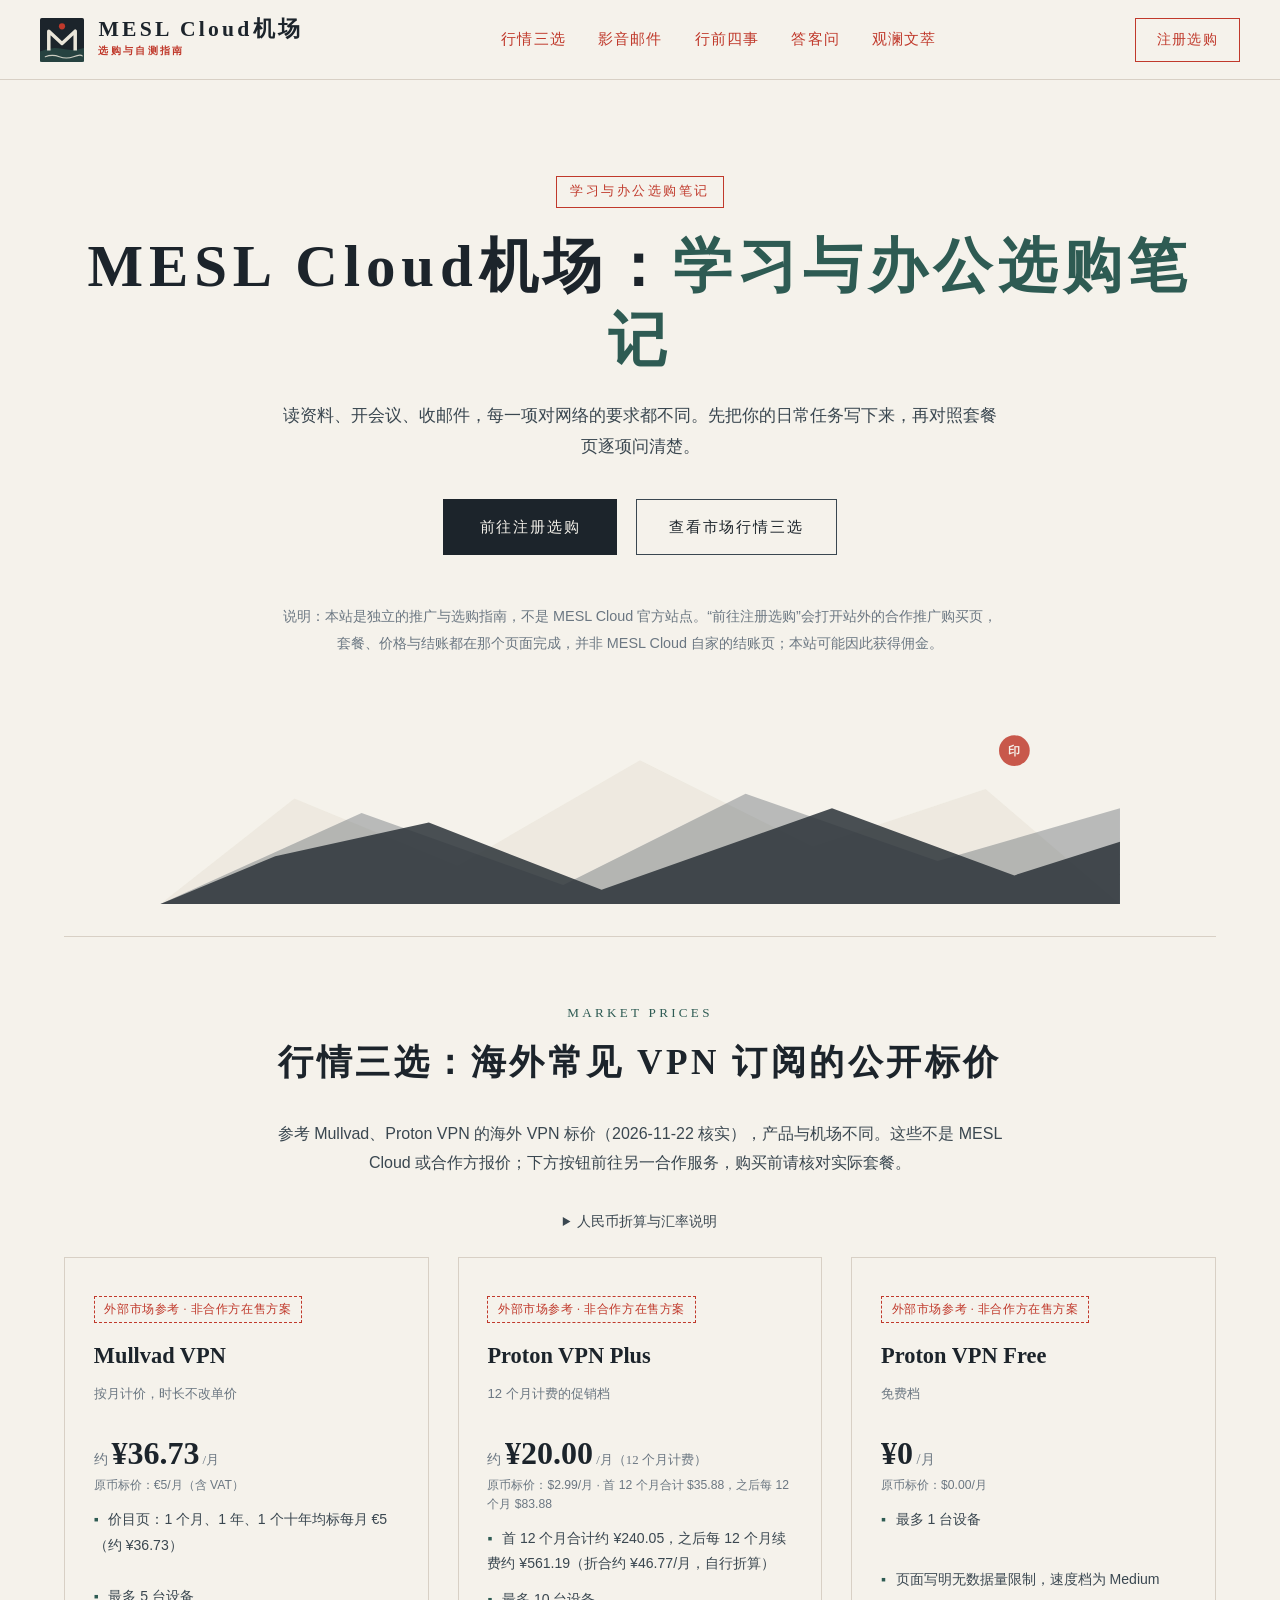
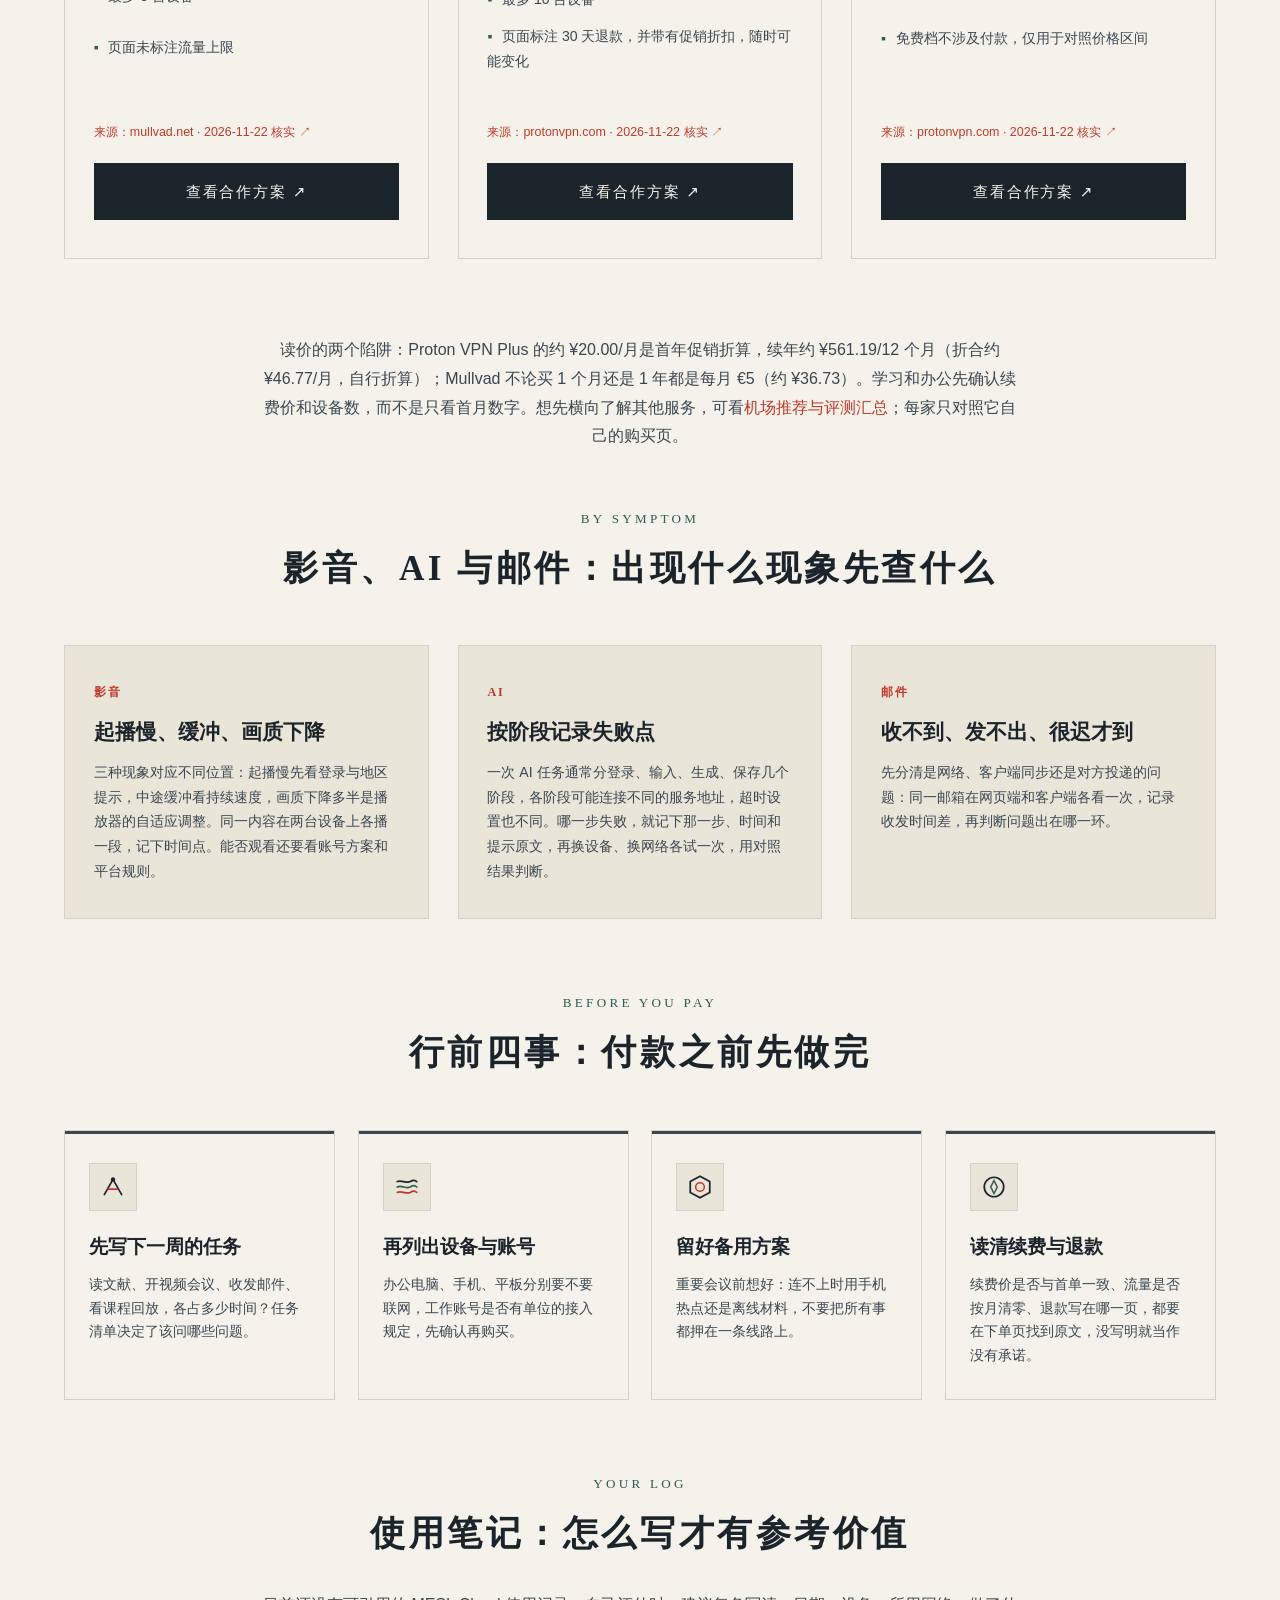
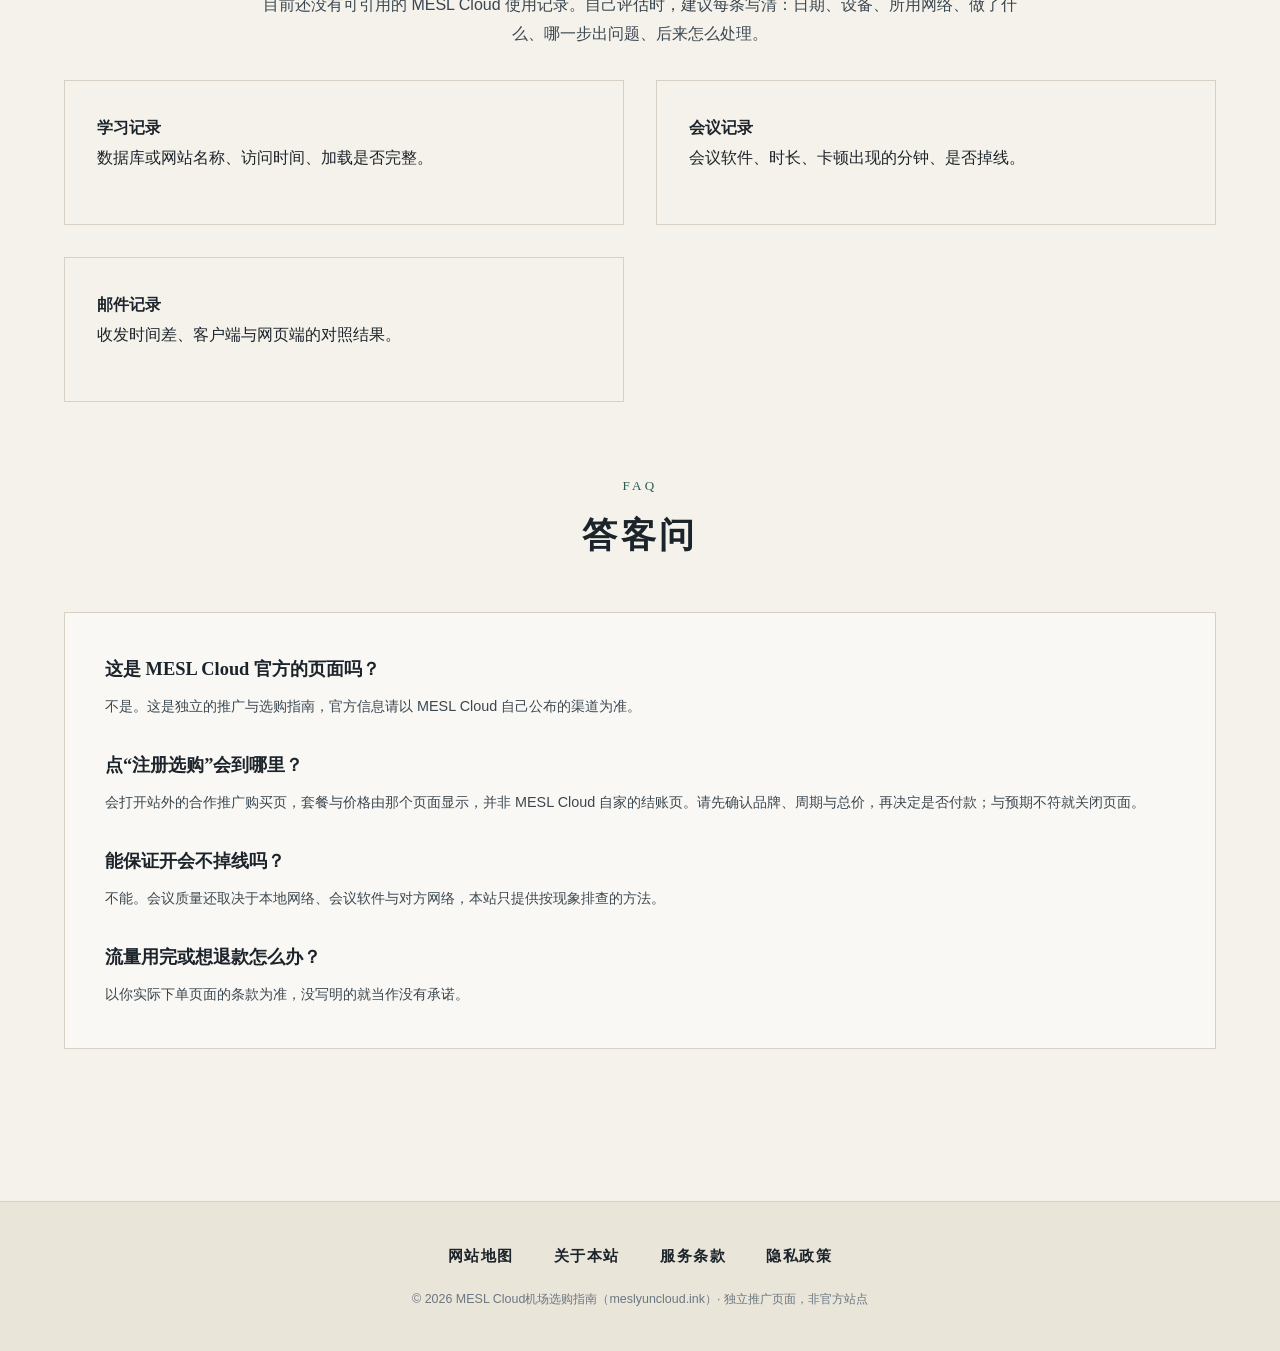
==== commit 059bdabc: "Improve brand layouts, transparent CNY plan comparisons and purchase navigation" ====
--- a/index.html
+++ b/index.html
@@ -525,7 +525,6 @@
       .ink-nav-frame { flex-wrap: wrap; gap: 0.75rem 0.5rem; }
       .ink-emblem-wrap { order: 1; }
       .ink-cta-seal { order: 2; padding: 0.3rem 0.7rem; font-size: 0.78rem; min-height: 34px; }
-      .ink-nav-toc { display: none !important; }
       .ink-hero { padding-top: 1.5rem; }
       .ink-nav-toc {
         order: 3;
@@ -554,19 +553,32 @@
       .ink-hero-actions { flex-direction: column; align-items: stretch; }
       .ink-btn-dark, .ink-btn-seo { width: 100%; text-align: center; }
     }
+  
+    /* conversion-revision-2026-11-22 */
+    .ink-price-card { display: flex; flex-direction: column; }
+    .ink-price-card .ink-tier-specs { flex: 1; }
+    .ink-card-btn { margin-top: 1.3rem; width: 100%; text-align: center; }
+    .ink-nav-toc a { white-space: nowrap; }
+  
+    /* market-price cards (2026-11-22) */
+    .ink-mk-chip { align-self: flex-start; display: inline-block; font-family: var(--ink-font); font-size: 0.74rem; color: var(--ink-vermilion); border: 1px dashed var(--ink-vermilion); padding: 0.1rem 0.6rem; margin-bottom: 0.8rem; letter-spacing: 0.05em; }
+    .ink-mk-price { font-family: var(--ink-font); font-size: 2rem; font-weight: 900; color: var(--ink-black); margin: 0.3rem 0 0.8rem; line-height: 1.15; }
+    .ink-mk-price small { font-size: 0.8rem; font-weight: 500; color: var(--ink-muted); }
+    .ink-mk-source { font-size: 0.78rem; margin-top: 0.8rem; line-height: 1.6; }
+      .ink-mk-orig { display: block; font-family: var(--ink-sans); font-size: 0.76rem; font-weight: 400; color: var(--ink-muted); margin-top: 0.3rem; line-height: 1.5; }
+    .ink-mk-price small:first-child { font-size: 0.9rem; }
   </style>
-</head>
+<style id="anchor-clearance">#plans{scroll-margin-top:120px;}@media(max-width:768px){#plans{scroll-margin-top:20px;}}</style></head>
 <body>
 <nav class="ink-masthead">
 <div class="ink-nav-frame">
 <a aria-label="MESL Cloud机场选购指南首页" class="ink-emblem-wrap" href="index.html">
-<svg class="ink-logo-svg" fill="none" viewbox="0 0 100 100" xmlns="http://www.w3.org/2000/svg">
+<svg aria-label="MESL Cloud机场徽标" class="ink-logo-svg" fill="none" role="img" viewbox="0 0 100 100" xmlns="http://www.w3.org/2000/svg">
 <rect fill="#1C242B" height="100" rx="4" width="100"></rect>
-<polygon fill="#2E5B53" opacity="0.85" points="10,82 35,42 55,75"></polygon>
-<polygon fill="#EAE5D9" points="32,82 60,30 88,82"></polygon>
-<polygon fill="#3A4750" opacity="0.9" points="52,82 72,50 92,82"></polygon>
-<rect fill="none" height="18" stroke="#C0392B" stroke-width="2" width="18" x="70" y="16"></rect>
-<text fill="#C0392B" font-family="serif" font-size="10" font-weight="900" text-anchor="middle" x="79" y="29">岳</text>
+<path d="M0 76Q25 64 50 70T100 68V100H0Z" fill="#2E5B53" opacity="0.55"></path>
+<polyline fill="none" points="20,74 20,30 50,58 80,30 80,74" stroke="#EAE5D9" stroke-linejoin="round" stroke-width="8"></polyline>
+<path d="M12 88Q28 82 44 88T76 88T96 86" opacity="0.85" stroke="#EAE5D9" stroke-linecap="round" stroke-width="2.5"></path>
+<circle cx="50" cy="19" fill="#C0392B" r="7"></circle>
 </svg>
 <div class="ink-title-block">
 <span class="ink-brand-zh">MESL Cloud机场</span>
@@ -574,27 +586,27 @@
 </div>
 </a>
 <div class="ink-nav-toc">
-<a href="#strength">选购判断</a>
-<a href="#media">影音与AI</a>
-<a href="#plans">方案选型</a>
-<a href="#faq">常见问题</a>
+<a href="index.html#plans">行情三选</a>
+<a href="index.html#media">影音邮件</a>
+<a href="index.html#strength">行前四事</a>
+<a href="index.html#faq">答客问</a>
 <a href="chronicles.html">观澜文萃</a>
 </div>
-<a class="ink-cta-seal" href="https://ww012.twilightaff.com/#/?code=A56DH1Af" rel="nofollow" target="_blank">
-<span>暮光推广页</span>
+<a class="ink-cta-seal" href="https://ww012.twilightaff.com/#/?code=A56DH1Af" rel="nofollow sponsored noopener" target="_blank">
+<span>注册选购</span>
 </a>
 </div>
 </nav>
 <article class="ink-manifesto">
 <section class="ink-hero">
 <span class="ink-seal-badge">学习与办公选购笔记</span>
-<h1 class="ink-hero-h1">MESL Cloud机场怎么选：<span>学习、办公、邮件与会议的核对笔记</span></h1>
+<h1 class="ink-hero-h1">MESL Cloud机场：<span>学习与办公选购笔记</span></h1>
 <p class="ink-hero-lead">读资料、开会议、收邮件，每一项对网络的要求都不同。先把你的日常任务写下来，再对照套餐页逐项问清楚。</p>
 <div class="ink-hero-actions">
-<a class="ink-btn-dark" href="#plans">先看套餐怎么核对</a>
-<a class="ink-btn-trial" href="#media">按现象排查影音与AI</a>
-</div>
-<p class="ink-hero-lead" style="font-size:0.9rem; margin-top:1rem; color:var(--ink-muted)">说明：本站是独立的推广与选购指南，不是 MESL Cloud 官方站点。购买按钮通向暮光加速的流程页面，属于推广合作，本站可能获得佣金；那里显示的套餐归暮光，不能直接当作 MESL Cloud 的报价。</p>
+<a class="ink-btn-dark" href="https://ww012.twilightaff.com/#/?code=A56DH1Af" rel="nofollow sponsored noopener" target="_blank">前往注册选购</a>
+<a class="ink-btn-trial" data-package-cta="" href="#plans">查看市场行情三选</a>
+</div>
+<p class="ink-hero-lead" style="font-size:0.9rem; margin-top:1rem; color:var(--ink-muted)">说明：本站是独立的推广与选购指南，不是 MESL Cloud 官方站点。“前往注册选购”会打开站外的合作推广购买页，套餐、价格与结账都在那个页面完成，并非 MESL Cloud 自家的结账页；本站可能因此获得佣金。</p>
 <figure class="ink-silhouette">
 <svg fill="none" viewbox="0 0 1000 220" xmlns="http://www.w3.org/2000/svg">
 <path d="M0 220L140 110L310 180L500 70L680 160L860 100L1000 220H0Z" fill="#EAE5D9" opacity="0.6"></path>
@@ -606,49 +618,40 @@
 </figure>
 </section>
 <div class="ink-sec-title-wrap" id="plans">
-<span class="ink-sec-tag">PLANS</span>
-<h2 class="ink-sec-title">套餐核对：学习、办公、共用三种情形</h2>
-</div>
-<p style="max-width:760px;margin:-1.2rem auto 2rem;color:var(--ink-slate);text-align:center">目前没有查到 MESL Cloud 自己的公开报价页，第三方页面上的数字新旧不一，所以这里不列价格。把下面三组问题带到你正在看的套餐页，逐条问清。</p>
+<span class="ink-sec-tag">MARKET PRICES</span>
+<h2 class="ink-sec-title">行情三选：海外常见 VPN 订阅的公开标价</h2>
+</div>
+<p style="max-width:760px;margin:-1.2rem auto 2rem;color:var(--ink-slate);text-align:center">参考 Mullvad、Proton VPN 的海外 VPN 标价（2026-11-22 核实），产品与机场不同。这些不是 MESL Cloud 或合作方报价；下方按钮前往另一合作服务，购买前请核对实际套餐。</p><details class="currency-note" style="max-width:760px;margin:0 auto 24px;font-size:.85rem;line-height:1.7;color:var(--ink-slate);text-align:center;"><summary style="cursor:pointer">人民币折算与汇率说明</summary><p>人民币金额是按中国银行 2026-11-22 10:30 现汇卖出价（USD/CNY 6.6904，EUR/CNY 7.3464）折算的参考值，不含支付手续费，不是在售人民币报价，实际支付币种与金额以结算页为准。 <a href="https://www.boc.cn/sourcedb/whpj/" rel="nofollow noopener" target="_blank">汇率来源：中国银行外汇牌价 · 2026-11-22 10:30 ↗</a></p></details>
 <section class="ink-price-grid">
-<article class="ink-price-card">
-<h3 class="ink-tier-name">学习与资料查阅</h3>
-<p class="ink-tier-sub">论文库、课程回放、海外文档。</p>
-<ul class="ink-tier-specs">
-<li>每月需要的流量大致多少</li>
-<li>学校或图书馆网络下能否使用</li>
-<li>是否支持你常用的客户端</li>
-<li>到期后续费与退款条款在哪一页</li>
-</ul>
+<article class="ink-price-card" data-plan-slot="1">
+<span class="ink-mk-chip">外部市场参考 · 非合作方在售方案</span>
+<h3 class="ink-tier-name">Mullvad VPN</h3>
+<p class="ink-tier-sub">按月计价，时长不改单价</p>
+<p class="ink-mk-price"><small>约 </small>¥36.73<small> /月</small><span class="ink-mk-orig">原币标价：€5/月（含 VAT）</span></p>
+<ul class="ink-tier-specs"><li>价目页：1 个月、1 年、1 个十年均标每月 €5（约 ¥36.73）</li><li>最多 5 台设备</li><li>页面未标注流量上限</li></ul>
+<p class="ink-mk-source"><a href="https://mullvad.net/en/pricing" rel="nofollow noopener" target="_blank">来源：mullvad.net · 2026-11-22 核实 ↗</a></p>
+<a class="ink-btn-dark ink-card-btn" href="https://ww012.twilightaff.com/#/?code=A56DH1Af" rel="nofollow sponsored noopener" target="_blank">查看合作方案 ↗</a>
 </article>
-<article class="ink-price-card featured">
-<span class="ink-featured-stamp">办公常问</span>
-<h3 class="ink-tier-name">远程办公与会议</h3>
-<p class="ink-tier-sub">邮件、网盘、视频会议。</p>
-<ul class="ink-tier-specs">
-<li>会议时段是否有限速说明</li>
-<li>能否同时在电脑和手机登录</li>
-<li>单位有无接入规定需要先确认</li>
-<li>出现故障时的联系渠道与回复方式</li>
-<li>家庭网络瓶颈见<a href="high-availability-mesh-topology-case.html">Mesh 回程检查清单</a></li>
-</ul>
+<article class="ink-price-card" data-plan-slot="2">
+<span class="ink-mk-chip">外部市场参考 · 非合作方在售方案</span>
+<h3 class="ink-tier-name">Proton VPN Plus</h3>
+<p class="ink-tier-sub">12 个月计费的促销档</p>
+<p class="ink-mk-price"><small>约 </small>¥20.00<small> /月（12 个月计费）</small><span class="ink-mk-orig">原币标价：$2.99/月 · 首 12 个月合计 $35.88，之后每 12 个月 $83.88</span></p>
+<ul class="ink-tier-specs"><li>首 12 个月合计约 ¥240.05，之后每 12 个月续费约 ¥561.19（折合约 ¥46.77/月，自行折算）</li><li>最多 10 台设备</li><li>页面标注 30 天退款，并带有促销折扣，随时可能变化</li></ul>
+<p class="ink-mk-source"><a href="https://protonvpn.com/pricing" rel="nofollow noopener" target="_blank">来源：protonvpn.com · 2026-11-22 核实 ↗</a></p>
+<a class="ink-btn-dark ink-card-btn" href="https://ww012.twilightaff.com/#/?code=A56DH1Af" rel="nofollow sponsored noopener" target="_blank">查看合作方案 ↗</a>
 </article>
-<article class="ink-price-card">
-<h3 class="ink-tier-name">家人或小团队共用</h3>
-<p class="ink-tier-sub">多台设备，多个使用者。</p>
-<ul class="ink-tier-specs">
-<li>设备数与同时在线数分开问</li>
-<li>账号共享是否有条款限制</li>
-<li>电视盒子、路由器要不要另外配置</li>
-<li>流量用尽后能否加购</li>
-</ul>
+<article class="ink-price-card" data-plan-slot="3">
+<span class="ink-mk-chip">外部市场参考 · 非合作方在售方案</span>
+<h3 class="ink-tier-name">Proton VPN Free</h3>
+<p class="ink-tier-sub">免费档</p>
+<p class="ink-mk-price">¥0<small> /月</small><span class="ink-mk-orig">原币标价：$0.00/月</span></p>
+<ul class="ink-tier-specs"><li>最多 1 台设备</li><li>页面写明无数据量限制，速度档为 Medium</li><li>免费档不涉及付款，仅用于对照价格区间</li></ul>
+<p class="ink-mk-source"><a href="https://protonvpn.com/pricing" rel="nofollow noopener" target="_blank">来源：protonvpn.com · 2026-11-22 核实 ↗</a></p>
+<a class="ink-btn-dark ink-card-btn" href="https://ww012.twilightaff.com/#/?code=A56DH1Af" rel="nofollow sponsored noopener" target="_blank">查看合作方案 ↗</a>
 </article>
 </section>
-<div class="ink-test-card" style="max-width:760px;margin:-1rem auto 1.2rem;text-align:center">
-<p class="ink-test-quote"><strong>暮光推广页：</strong>下面的按钮会经合作推广链接打开暮光加速的流程页面，套餐、金额与条款以该页面显示为准，它们不是 MESL Cloud 的报价。确认页面上的品牌名称、周期和总价后再决定是否付款。</p>
-<p style="margin-top:1rem"><a class="ink-btn-dark" href="https://ww012.twilightaff.com/#/?code=A56DH1Af" rel="nofollow" target="_blank">前往暮光页面查看</a></p>
-</div>
-<p style="max-width:760px;margin:0 auto 3.5rem;color:var(--ink-slate);text-align:center">想先横向了解其他服务，可看<a href="https://dajichang.mom/">机场推荐与评测汇总</a>；每家只对照它自己的购买页。测速数字为何不同，见<a href="bgp-anycast-routing-redundancy-study.html">Anycast 与测速差异</a>。</p>
+<p style="max-width:760px;margin:0 auto 3.5rem;color:var(--ink-slate);text-align:center">读价的两个陷阱：Proton VPN Plus 的约 ¥20.00/月是首年促销折算，续年约 ¥561.19/12 个月（折合约 ¥46.77/月，自行折算）；Mullvad 不论买 1 个月还是 1 年都是每月 €5（约 ¥36.73）。学习和办公先确认续费价和设备数，而不是只看首月数字。想先横向了解其他服务，可看<a href="https://dajichang.mom/">机场推荐与评测汇总</a>；每家只对照它自己的购买页。</p>
 <div class="ink-sec-title-wrap" id="media">
 <span class="ink-sec-tag">BY SYMPTOM</span>
 <h2 class="ink-sec-title">影音、AI 与邮件：出现什么现象先查什么</h2>
@@ -657,22 +660,22 @@
 <div class="ink-stream-box">
 <span class="ink-stream-tag">影音</span>
 <h4>起播慢、缓冲、画质下降</h4>
-<p>三种现象对应不同位置：起播慢先看登录与地区提示，中途缓冲看持续速度，画质下降多半是播放器的自适应调整。同一内容在两台设备上各播一段，记下时间点。出现错误提示时，按<a href="financial-grade-transmission-protocols.html">连接阶段读懂错误</a>分步看。</p>
+<p>三种现象对应不同位置：起播慢先看登录与地区提示，中途缓冲看持续速度，画质下降多半是播放器的自适应调整。同一内容在两台设备上各播一段，记下时间点。能否观看还要看账号方案和平台规则。</p>
 </div>
 <div class="ink-stream-box">
 <span class="ink-stream-tag">AI</span>
 <h4>按阶段记录失败点</h4>
-<p>一次 AI 任务通常分登录、输入、生成、保存几个阶段，各阶段可能连接不同的服务地址，超时设置也不同。哪一步失败，就记下那一步、时间和提示原文，再换设备、换网络各试一次，用对照结果判断。遇到证书警告请读<a href="hybrid-cloud-data-sovereignty-privacy.html">证书错误怎么处理</a>。</p>
+<p>一次 AI 任务通常分登录、输入、生成、保存几个阶段，各阶段可能连接不同的服务地址，超时设置也不同。哪一步失败，就记下那一步、时间和提示原文，再换设备、换网络各试一次，用对照结果判断。</p>
 </div>
 <div class="ink-stream-box">
 <span class="ink-stream-tag">邮件</span>
 <h4>收不到、发不出、很迟才到</h4>
-<p>先分清是网络、客户端同步还是对方投递的问题：同一邮箱在网页端和客户端各看一次。方法见<a href="overseas-digital-workplace-connectivity.html">邮件迟迟收不到</a>。</p>
+<p>先分清是网络、客户端同步还是对方投递的问题：同一邮箱在网页端和客户端各看一次，记录收发时间差，再判断问题出在哪一环。</p>
 </div>
 </section>
 <div class="ink-sec-title-wrap" id="strength">
 <span class="ink-sec-tag">BEFORE YOU PAY</span>
-<h2 class="ink-sec-title">付款之前，先做这四件事</h2>
+<h2 class="ink-sec-title">行前四事：付款之前先做完</h2>
 </div>
 <section class="ink-pillars">
 <div class="ink-tablet">
@@ -714,13 +717,13 @@
 <polygon fill="#EAE5D9" points="12,6 15,12 12,18 9,12" stroke="#2E5B53" stroke-width="1.4"></polygon>
 </svg>
 </div>
-<h3>读一读工作使用核对</h3>
-<p>团队使用要把交付边界、责任和费用问清，见<a href="mesl-cloud-enterprise-reliability-audit.html">工作使用核对文章</a>。</p>
+<h3>读清续费与退款</h3>
+<p>续费价是否与首单一致、流量是否按月清零、退款写在哪一页，都要在下单页找到原文，没写明就当作没有承诺。</p>
 </div>
 </section>
 <div class="ink-sec-title-wrap">
 <span class="ink-sec-tag">YOUR LOG</span>
-<h2 class="ink-sec-title">使用记录：怎么写才有参考价值</h2>
+<h2 class="ink-sec-title">使用笔记：怎么写才有参考价值</h2>
 </div>
 <p style="max-width:760px;margin:-1.2rem auto 2rem;color:var(--ink-slate);text-align:center">目前还没有可引用的 MESL Cloud 使用记录。自己评估时，建议每条写清：日期、设备、所用网络、做了什么、哪一步出问题、后来怎么处理。</p>
 <section class="ink-testimonials-grid">
@@ -730,7 +733,7 @@
 </section>
 <div class="ink-sec-title-wrap" id="faq">
 <span class="ink-sec-tag">FAQ</span>
-<h2 class="ink-sec-title">常见问题</h2>
+<h2 class="ink-sec-title">答客问</h2>
 </div>
 <section class="ink-faq-frame">
 <div class="ink-faq-item">
@@ -738,8 +741,8 @@
 <p>不是。这是独立的推广与选购指南，官方信息请以 MESL Cloud 自己公布的渠道为准。</p>
 </div>
 <div class="ink-faq-item">
-<h4>“前往暮光页面查看”会到哪里？</h4>
-<p>会经合作推广链接打开暮光加速的流程页面，套餐与价格属于暮光。请先确认品牌、周期与总价，再决定是否付款；与预期不符就关闭页面。</p>
+<h4>点“注册选购”会到哪里？</h4>
+<p>会打开站外的合作推广购买页，套餐与价格由那个页面显示，并非 MESL Cloud 自家的结账页。请先确认品牌、周期与总价，再决定是否付款；与预期不符就关闭页面。</p>
 </div>
 <div class="ink-faq-item">
 <h4>能保证开会不掉线吗？</h4>
